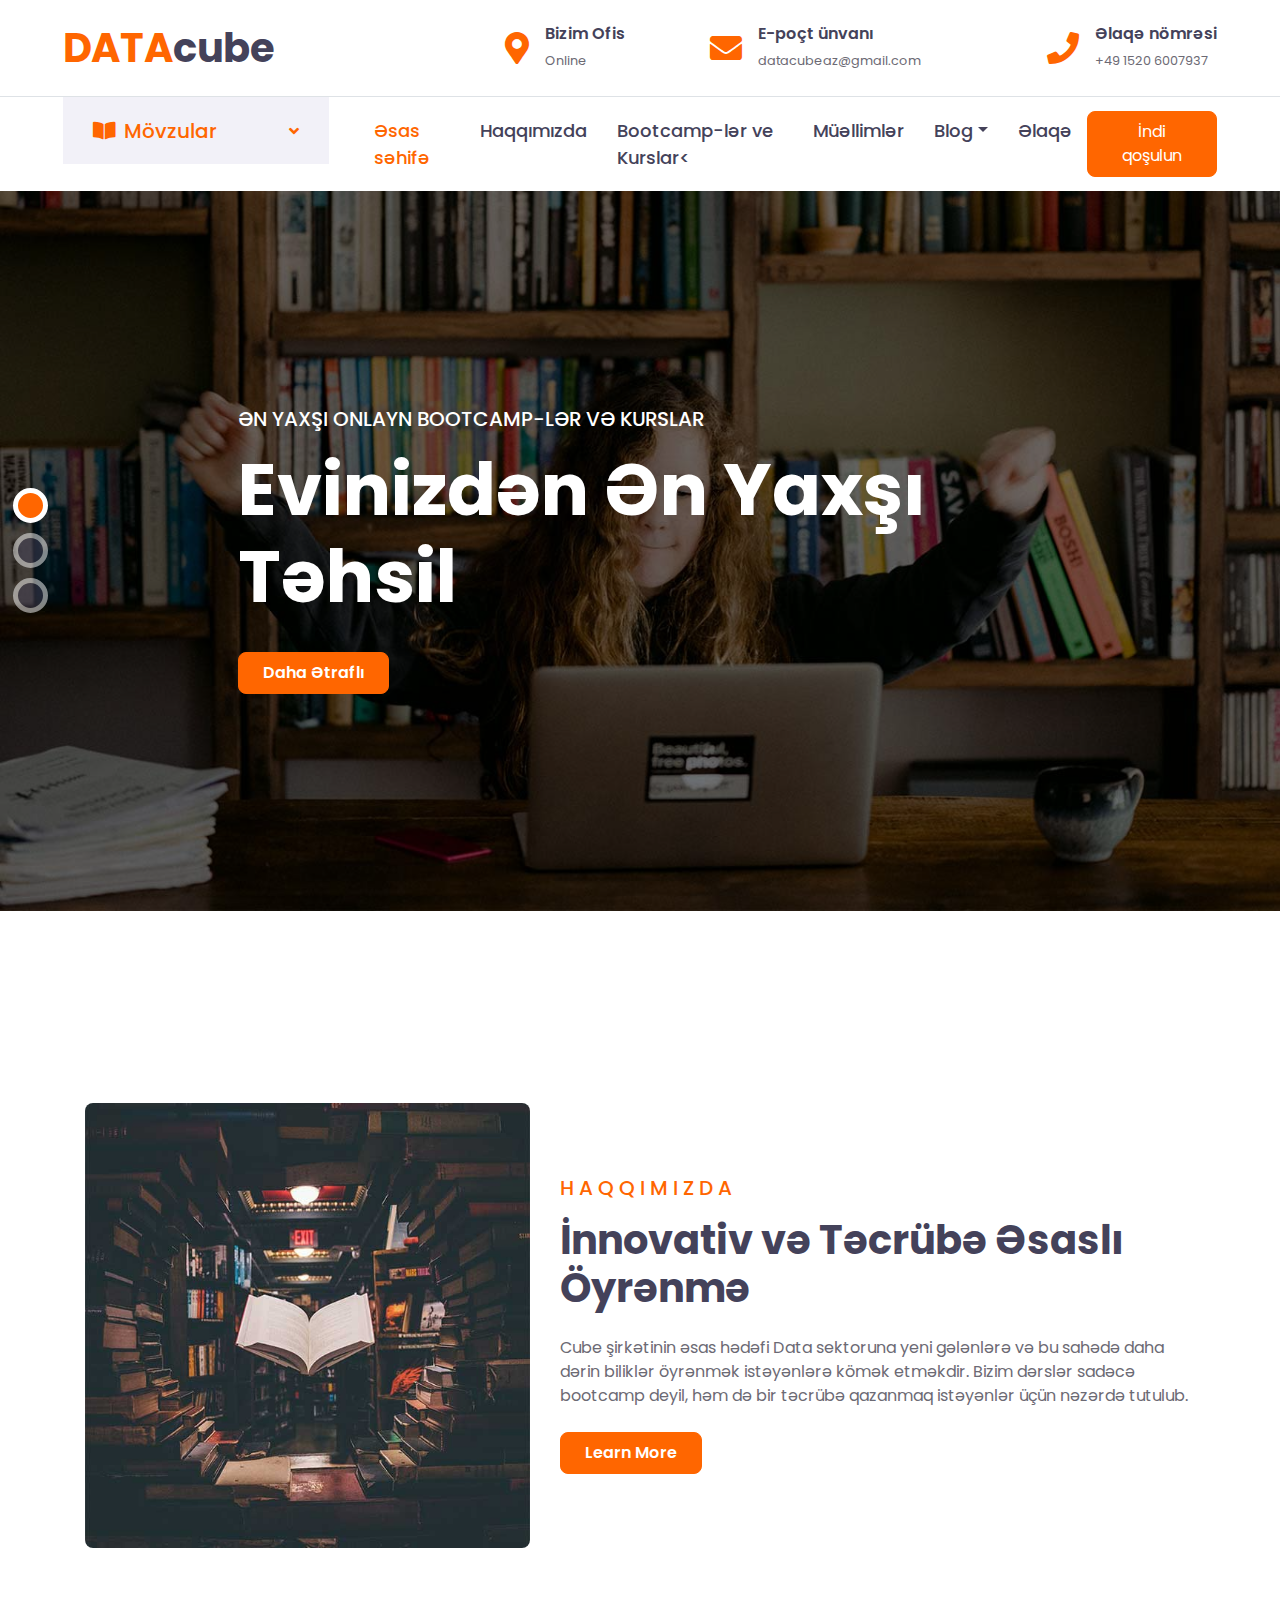
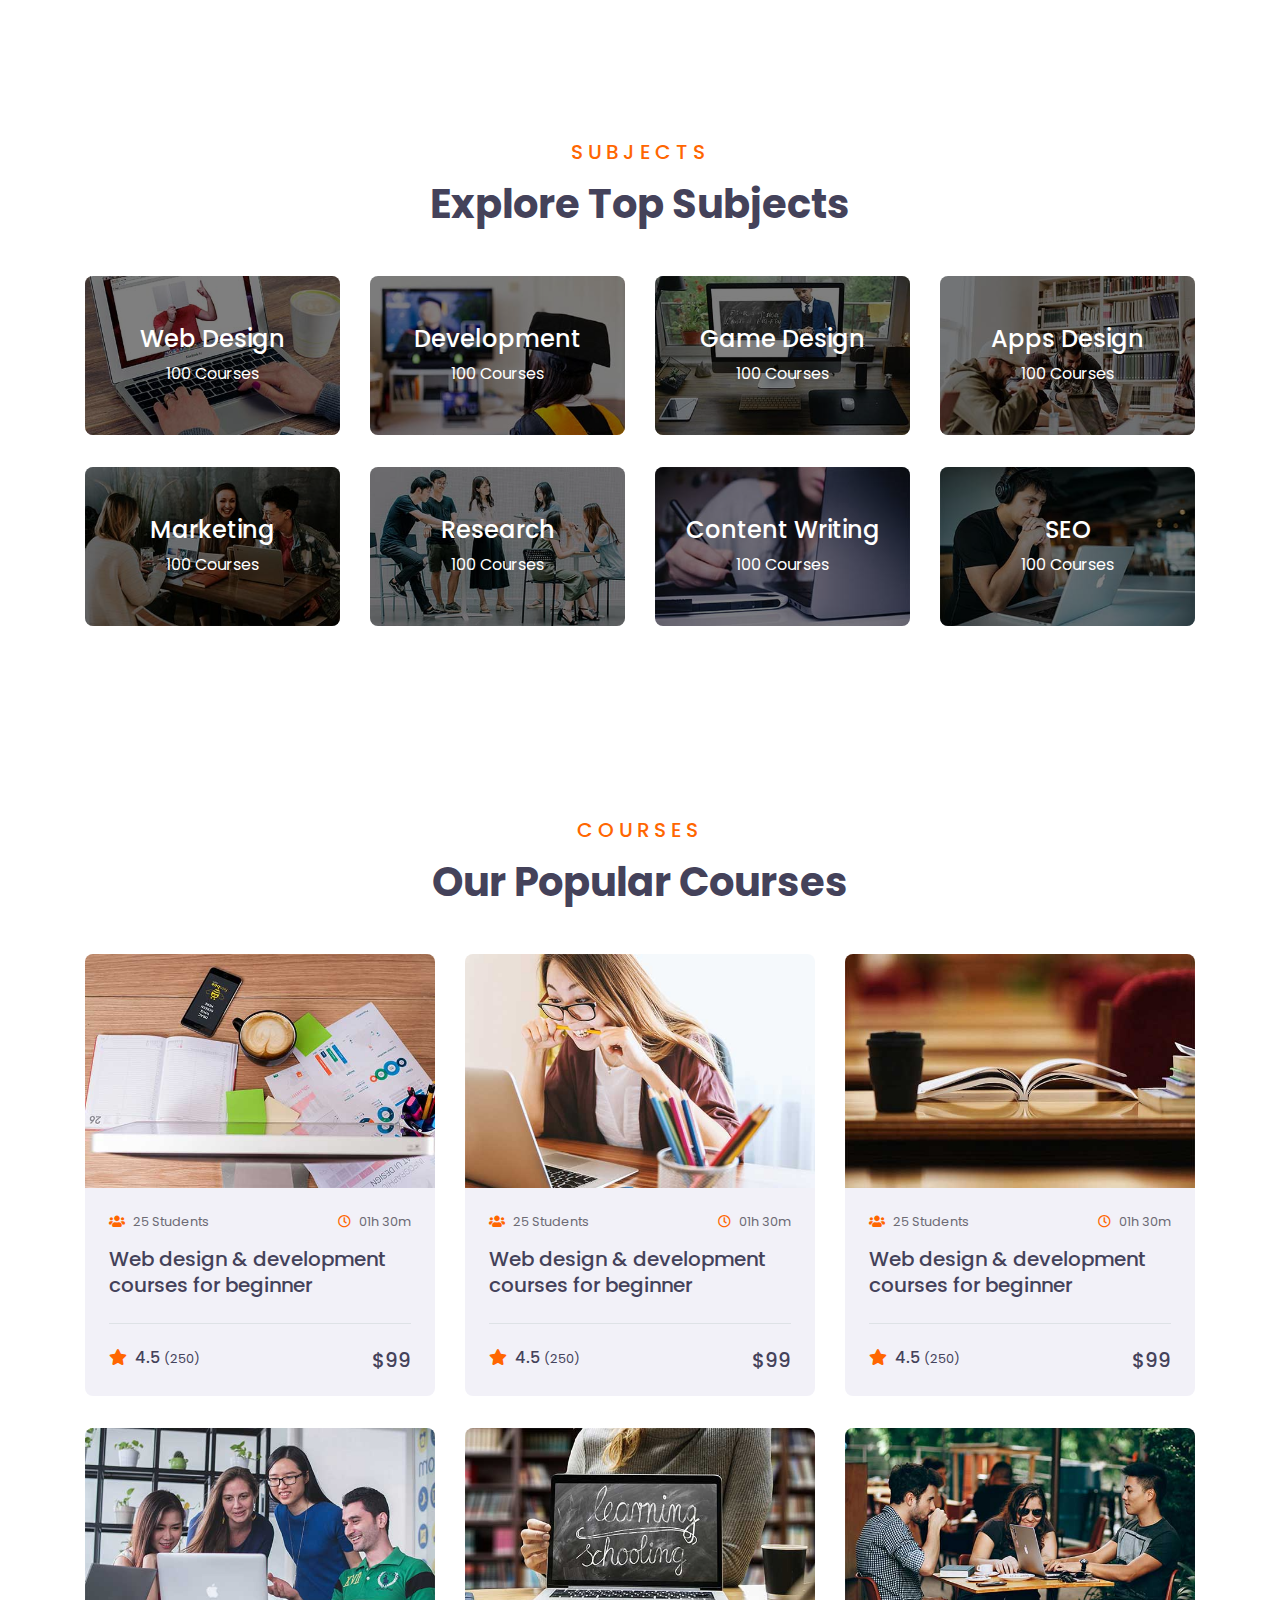
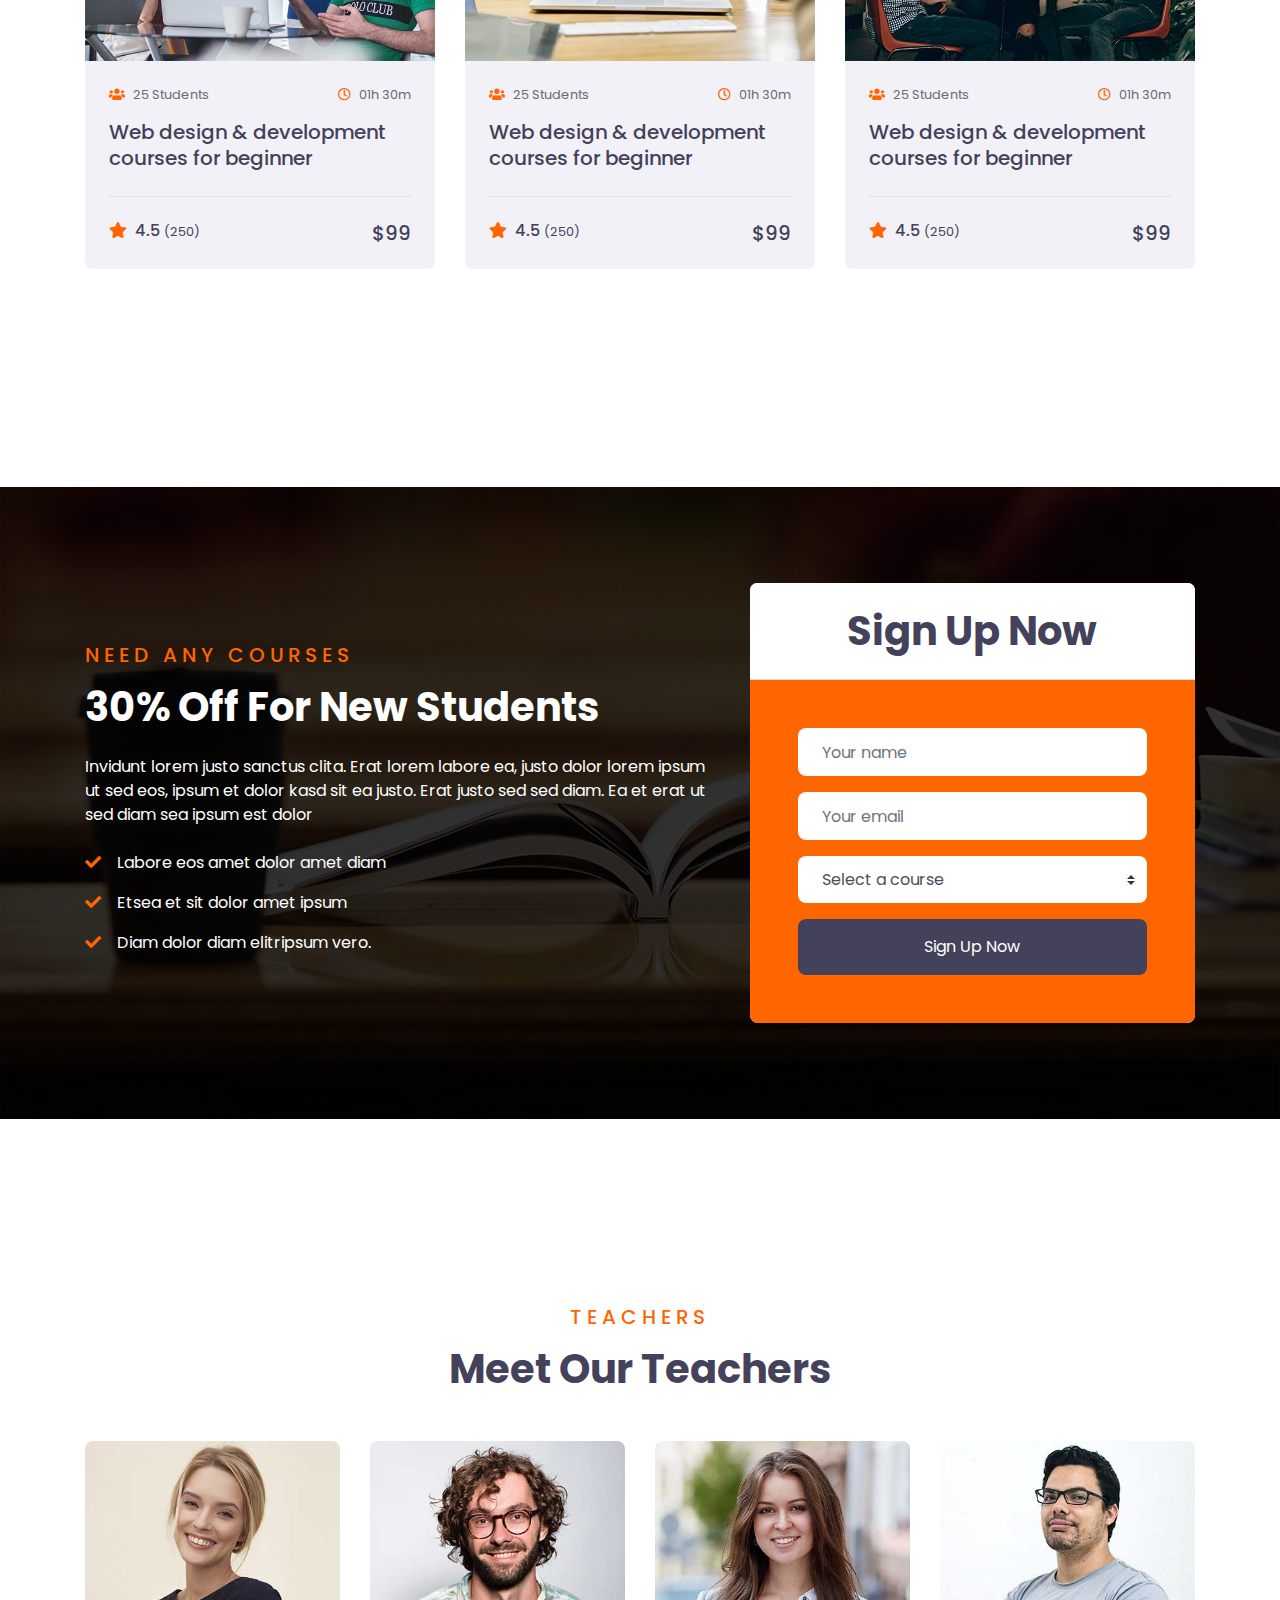
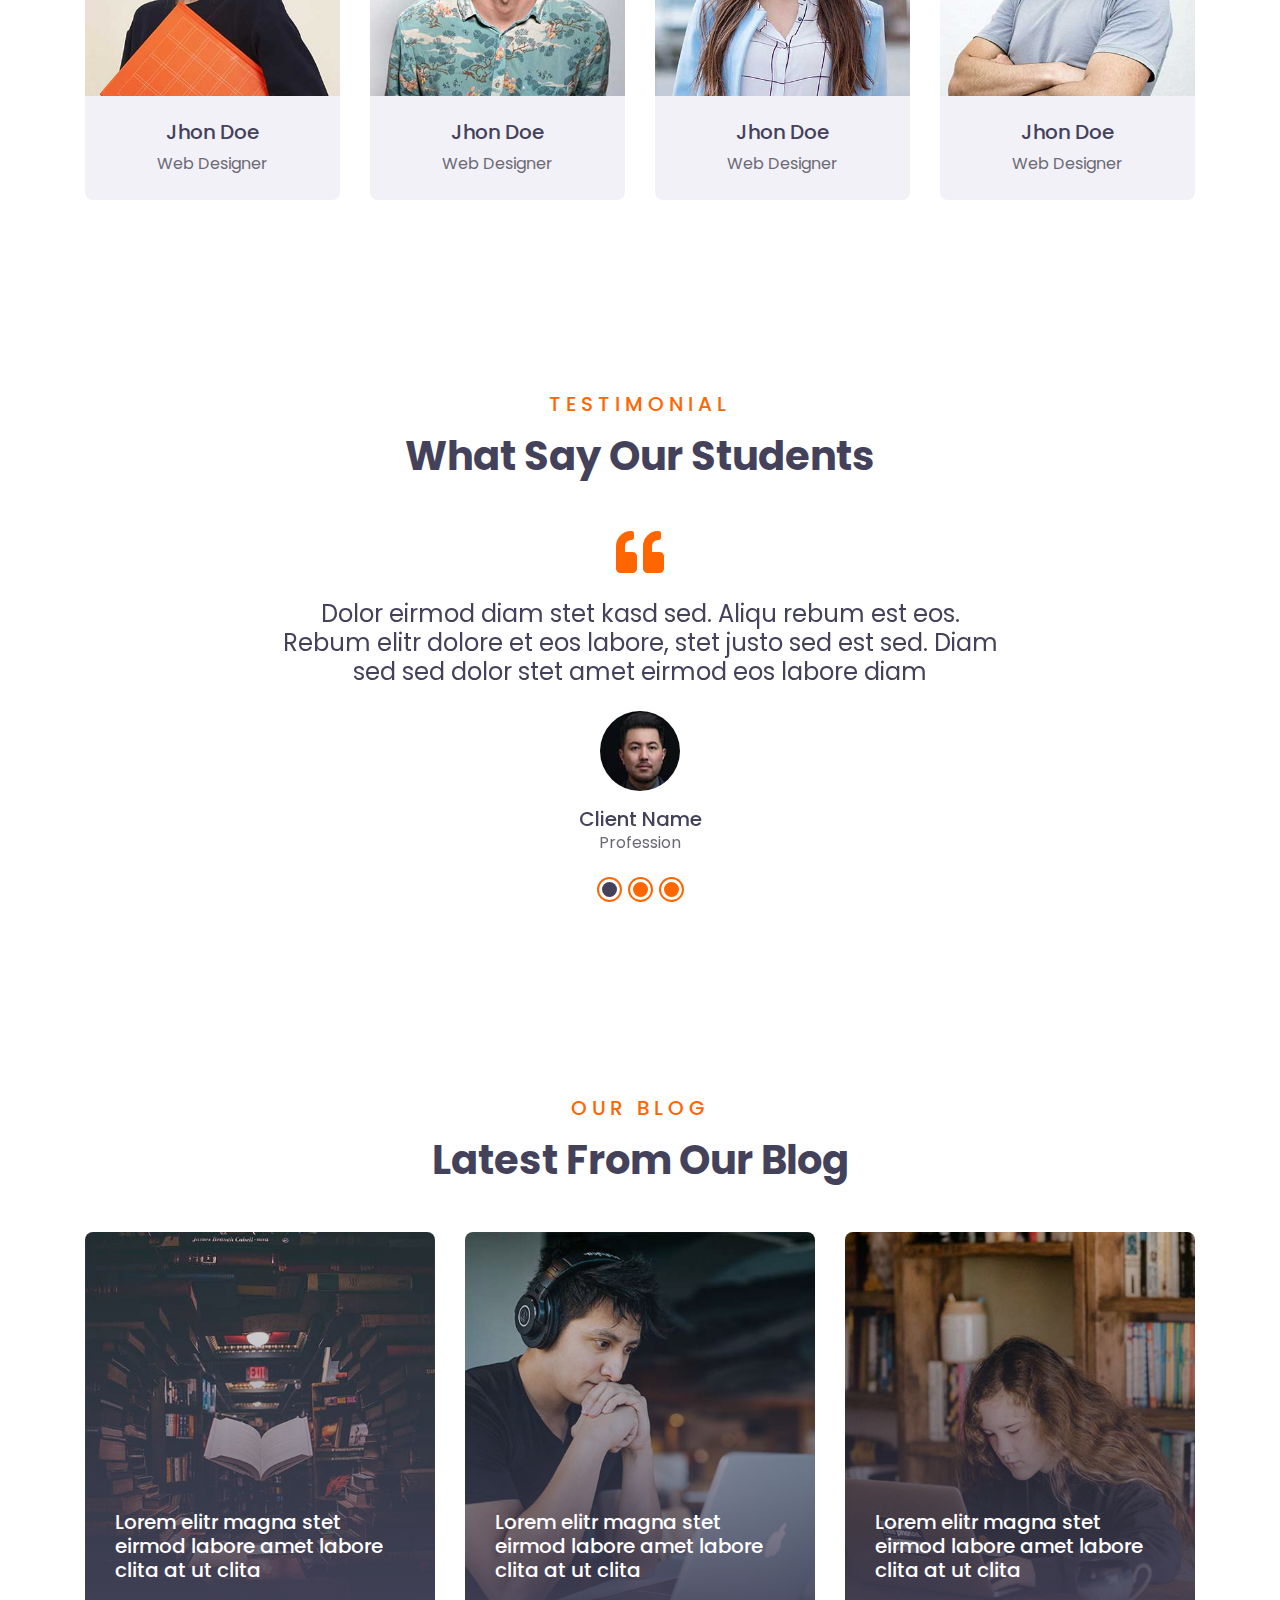
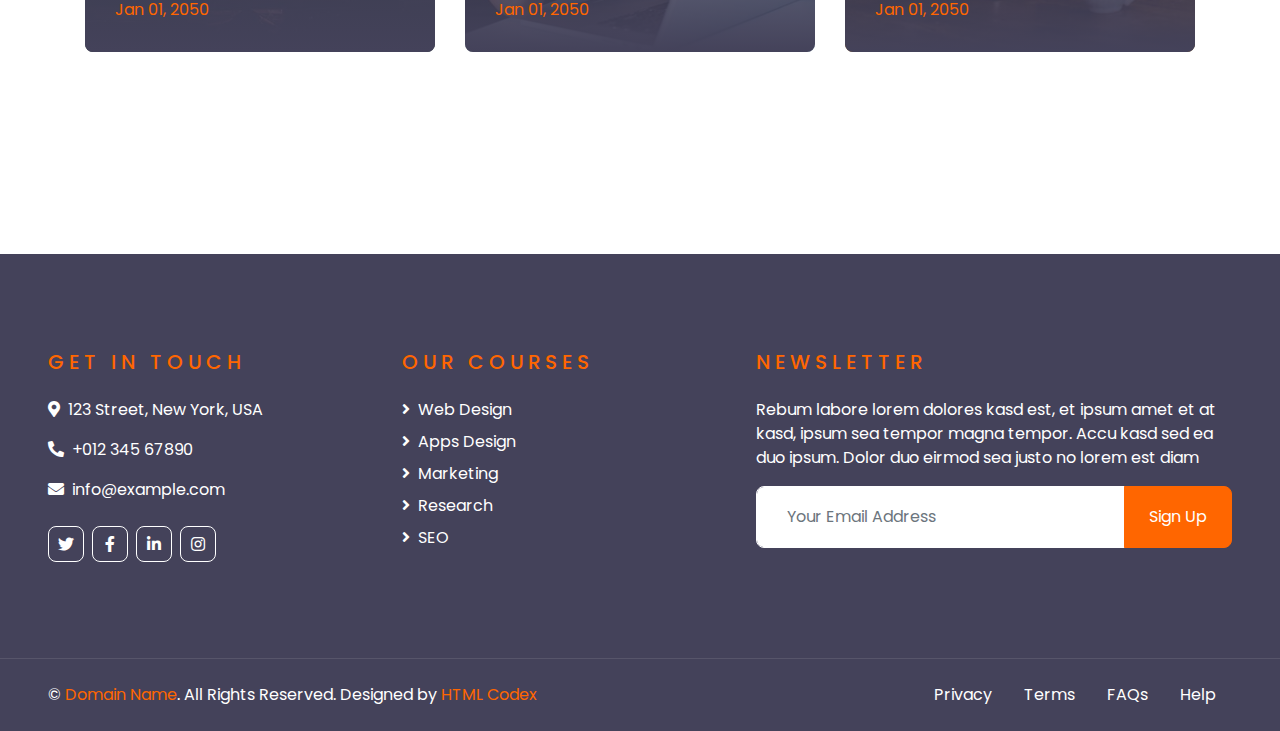
==== index.html @ 5a7bd1a6 "Updated" ====
<!DOCTYPE html>
<html lang="en">

<head>
    <meta charset="utf-8">
    <title>ECOURSES - Online Courses HTML Template</title>
    <meta content="width=device-width, initial-scale=1.0" name="viewport">
    <meta content="Free HTML Templates" name="keywords">
    <meta content="Free HTML Templates" name="description">

    <!-- Favicon -->
    <link href="img/favicon.ico" rel="icon">

    <!-- Google Web Fonts -->
    <link rel="preconnect" href="https://fonts.gstatic.com">
    <link href="https://fonts.googleapis.com/css2?family=Poppins:wght@400;500;600;700&display=swap" rel="stylesheet"> 

    <!-- Font Awesome -->
    <link href="https://cdnjs.cloudflare.com/ajax/libs/font-awesome/5.10.0/css/all.min.css" rel="stylesheet">

    <!-- Libraries Stylesheet -->
    <link href="lib/owlcarousel/assets/owl.carousel.min.css" rel="stylesheet">

    <!-- Customized Bootstrap Stylesheet -->
    <link href="css/style.css" rel="stylesheet">
</head>

<body>
    <!-- Topbar Start -->
    <div class="container-fluid d-none d-lg-block">
        <div class="row align-items-center py-4 px-xl-5">
            <div class="col-lg-3">
                <a href="" class="text-decoration-none">
                    <h1 class="m-0"><span class="text-primary">DATA</span>cube</h1>
                </a>
            </div>
            <div class="col-lg-3 text-right">
                <div class="d-inline-flex align-items-center">
                    <i class="fa fa-2x fa-map-marker-alt text-primary mr-3"></i>
                    <div class="text-left">
                        <h6 class="font-weight-semi-bold mb-1">Bizim Ofis</h6>
                        <small>Online</small>
                    </div>
                </div>
            </div>
            <div class="col-lg-3 text-right">
                <div class="d-inline-flex align-items-center">
                    <i class="fa fa-2x fa-envelope text-primary mr-3"></i>
                    <div class="text-left">
                        <h6 class="font-weight-semi-bold mb-1">E-poçt ünvanı</h6>
                        <small>datacubeaz@gmail.com  </small>
                    </div>
                </div>
            </div>
            <div class="col-lg-3 text-right">
                <div class="d-inline-flex align-items-center">
                    <i class="fa fa-2x fa-phone text-primary mr-3"></i>
                    <div class="text-left">
                        <h6 class="font-weight-semi-bold mb-1">Əlaqə nömrəsi</h6>
                        <small>+49 1520 6007937</small>
                    </div>
                </div>
            </div>
        </div>
    </div>
    <!-- Topbar End -->


    <!-- Navbar Start -->
    <div class="container-fluid">
        <div class="row border-top px-xl-5">
            <div class="col-lg-3 d-none d-lg-block">
                <a class="d-flex align-items-center justify-content-between bg-secondary w-100 text-decoration-none" data-toggle="collapse" href="#navbar-vertical" style="height: 67px; padding: 0 30px;">
                    <h5 class="text-primary m-0"><i class="fa fa-book-open mr-2"></i>Mövzular</h5>
                    <i class="fa fa-angle-down text-primary"></i>
                </a>
                <nav class="collapse position-absolute navbar navbar-vertical navbar-light align-items-start p-0 border border-top-0 border-bottom-0 bg-light" id="navbar-vertical" style="width: calc(100% - 30px); z-index: 9;">
                    <div class="navbar-nav w-100">
                        <div class="nav-item dropdown">
                            <a href="#" class="nav-link" data-toggle="dropdown">Data Analytics <i class="fa fa-angle-down float-right mt-1"></i></a>
                            <div class="dropdown-menu position-absolute bg-secondary border-0 rounded-0 w-100 m-0">
                                <a href="" class="dropdown-item">Excel</a>
                                <a href="" class="dropdown-item">Python</a>
                                <a href="" class="dropdown-item">SQL</a>
                            </div>
                        </div>
                        <a href="" class="nav-item nav-link">Data Science<</a>
                        <a href="" class="nav-item nav-link">Machine Learning</a>
                        <a href="" class="nav-item nav-link">MLOps Engineering<</a>
         
                    </div>
                </nav>
            </div>
            <div class="col-lg-9">
                <nav class="navbar navbar-expand-lg bg-light navbar-light py-3 py-lg-0 px-0">
                    <a href="" class="text-decoration-none d-block d-lg-none">
                        <h1 class="m-0"><span class="text-primary">DATA</span>cube</h1>
                    </a>
                    <button type="button" class="navbar-toggler" data-toggle="collapse" data-target="#navbarCollapse">
                        <span class="navbar-toggler-icon"></span>
                    </button>
                    <div class="collapse navbar-collapse justify-content-between" id="navbarCollapse">
                        <div class="navbar-nav py-0">
                            <a href="index.html" class="nav-item nav-link active">Əsas səhifə</a>
                            <a href="about.html" class="nav-item nav-link">Haqqımızda</a>
                            <a href="course.html" class="nav-item nav-link">Bootcamp-lər ve Kurslar<</a>
                            <a href="teacher.html" class="nav-item nav-link">Müəllimlər</a>
                            <div class="nav-item dropdown">
                                <a href="#" class="nav-link dropdown-toggle" data-toggle="dropdown">Blog</a>
                                <div class="dropdown-menu rounded-0 m-0">
                                    <a href="blog.html" class="dropdown-item">Bloq siyahısı</a>
                                    <a href="single.html" class="dropdown-item">Bloq detayı</a>
                                </div>
                            </div>
                            <a href="contact.html" class="nav-item nav-link">Əlaqə</a>
                        </div>
                        <a class="btn btn-primary py-2 px-4 ml-auto d-none d-lg-block" href="">İndi qoşulun</a>
                    </div>
                </nav>
            </div>
        </div>
    </div>
    <!-- Navbar End -->


    <!-- Carousel Start -->
    <div class="container-fluid p-0 pb-5 mb-5">
        <div id="header-carousel" class="carousel slide carousel-fade" data-ride="carousel">
            <ol class="carousel-indicators">
                <li data-target="#header-carousel" data-slide-to="0" class="active"></li>
                <li data-target="#header-carousel" data-slide-to="1"></li>
                <li data-target="#header-carousel" data-slide-to="2"></li>
            </ol>
            <div class="carousel-inner">
                <div class="carousel-item active" style="min-height: 300px;">
                    <img class="position-relative w-100" src="img/carousel-1.jpg" style="min-height: 300px; object-fit: cover;">
                    <div class="carousel-caption d-flex align-items-center justify-content-center">
                        <div class="p-5" style="width: 100%; max-width: 900px;">
                            <h5 class="text-white text-uppercase mb-md-3">Ən Yaxşı Onlayn Bootcamp-lər və Kurslar</h5>
                            <h1 class="display-3 text-white mb-md-4">Evinizdən Ən Yaxşı Təhsil</h1>
                            <a href="" class="btn btn-primary py-md-2 px-md-4 font-weight-semi-bold mt-2">Daha Ətraflı</a>
                        </div>
                    </div>
                </div>
                <div class="carousel-item" style="min-height: 300px;">
                    <img class="position-relative w-100" src="img/carousel-2.jpg" style="min-height: 300px; object-fit: cover;">
                    <div class="carousel-caption d-flex align-items-center justify-content-center">
                        <div class="p-5" style="width: 100%; max-width: 900px;">
                            <h5 class="text-white text-uppercase mb-md-3">Ən Yaxşı Onlayn Bootcamp-lər və Kurslar</h5>
                            <h1 class="display-3 text-white mb-md-4">Ən Yaxşı Onlayn Təhsil Platforması</h1>
                            <a href="" class="btn btn-primary py-md-2 px-md-4 font-weight-semi-bold mt-2">Daha Ətraflı</a>
                        </div>
                    </div>
                </div>
                <div class="carousel-item" style="min-height: 300px;">
                    <img class="position-relative w-100" src="img/carousel-3.jpg" style="min-height: 300px; object-fit: cover;">
                    <div class="carousel-caption d-flex align-items-center justify-content-center">
                        <div class="p-5" style="width: 100%; max-width: 900px;">
                            <h5 class="text-white text-uppercase mb-md-3">Ən Yaxşı Onlayn Bootcamp-lər və Kurslar</h5>
                            <h1 class="display-3 text-white mb-md-4">Evinizdən Yeni Təhsil Yolu/h1>
                            <a href="" class="btn btn-primary py-md-2 px-md-4 font-weight-semi-bold mt-2">Daha Ətraflı</a>
                        </div>
                    </div>
                </div>
            </div>
        </div>
    </div>
    <!-- Carousel End -->


    <!-- About Start -->
    <div class="container-fluid py-5">
        <div class="container py-5">
            <div class="row align-items-center">
                <div class="col-lg-5">
                    <img class="img-fluid rounded mb-4 mb-lg-0" src="img/about.jpg" alt="">
                </div>
                <div class="col-lg-7">
                    <div class="text-left mb-4">
                        <h5 class="text-primary text-uppercase mb-3" style="letter-spacing: 5px;">Haqqımızda</h5>
                        <h1>İnnovativ və Təcrübə Əsaslı Öyrənmə</h1>
                    </div>
                    <p>
                        Cube şirkətinin əsas hədəfi Data sektoruna yeni gələnlərə və bu sahədə daha dərin biliklər öyrənmək istəyənlərə kömək etməkdir.
                        Bizim dərslər sadəcə bootcamp deyil, həm də bir təcrübə qazanmaq istəyənlər üçün nəzərdə tutulub.


                    </p>
                    <a href="" class="btn btn-primary py-md-2 px-md-4 font-weight-semi-bold mt-2">Learn More</a>
                </div>
            </div>
        </div>
    </div>
    <!-- About End -->


    <!-- Category Start -->
    <div class="container-fluid py-5">
        <div class="container pt-5 pb-3">
            <div class="text-center mb-5">
                <h5 class="text-primary text-uppercase mb-3" style="letter-spacing: 5px;">Subjects</h5>
                <h1>Explore Top Subjects</h1>
            </div>
            <div class="row">
                <div class="col-lg-3 col-md-6 mb-4">
                    <div class="cat-item position-relative overflow-hidden rounded mb-2">
                        <img class="img-fluid" src="img/cat-1.jpg" alt="">
                        <a class="cat-overlay text-white text-decoration-none" href="">
                            <h4 class="text-white font-weight-medium">Web Design</h4>
                            <span>100 Courses</span>
                        </a>
                    </div>
                </div>
                <div class="col-lg-3 col-md-6 mb-4">
                    <div class="cat-item position-relative overflow-hidden rounded mb-2">
                        <img class="img-fluid" src="img/cat-2.jpg" alt="">
                        <a class="cat-overlay text-white text-decoration-none" href="">
                            <h4 class="text-white font-weight-medium">Development</h4>
                            <span>100 Courses</span>
                        </a>
                    </div>
                </div>
                <div class="col-lg-3 col-md-6 mb-4">
                    <div class="cat-item position-relative overflow-hidden rounded mb-2">
                        <img class="img-fluid" src="img/cat-3.jpg" alt="">
                        <a class="cat-overlay text-white text-decoration-none" href="">
                            <h4 class="text-white font-weight-medium">Game Design</h4>
                            <span>100 Courses</span>
                        </a>
                    </div>
                </div>
                <div class="col-lg-3 col-md-6 mb-4">
                    <div class="cat-item position-relative overflow-hidden rounded mb-2">
                        <img class="img-fluid" src="img/cat-4.jpg" alt="">
                        <a class="cat-overlay text-white text-decoration-none" href="">
                            <h4 class="text-white font-weight-medium">Apps Design</h4>
                            <span>100 Courses</span>
                        </a>
                    </div>
                </div>
                <div class="col-lg-3 col-md-6 mb-4">
                    <div class="cat-item position-relative overflow-hidden rounded mb-2">
                        <img class="img-fluid" src="img/cat-5.jpg" alt="">
                        <a class="cat-overlay text-white text-decoration-none" href="">
                            <h4 class="text-white font-weight-medium">Marketing</h4>
                            <span>100 Courses</span>
                        </a>
                    </div>
                </div>
                <div class="col-lg-3 col-md-6 mb-4">
                    <div class="cat-item position-relative overflow-hidden rounded mb-2">
                        <img class="img-fluid" src="img/cat-6.jpg" alt="">
                        <a class="cat-overlay text-white text-decoration-none" href="">
                            <h4 class="text-white font-weight-medium">Research</h4>
                            <span>100 Courses</span>
                        </a>
                    </div>
                </div>
                <div class="col-lg-3 col-md-6 mb-4">
                    <div class="cat-item position-relative overflow-hidden rounded mb-2">
                        <img class="img-fluid" src="img/cat-7.jpg" alt="">
                        <a class="cat-overlay text-white text-decoration-none" href="">
                            <h4 class="text-white font-weight-medium">Content Writing</h4>
                            <span>100 Courses</span>
                        </a>
                    </div>
                </div>
                <div class="col-lg-3 col-md-6 mb-4">
                    <div class="cat-item position-relative overflow-hidden rounded mb-2">
                        <img class="img-fluid" src="img/cat-8.jpg" alt="">
                        <a class="cat-overlay text-white text-decoration-none" href="">
                            <h4 class="text-white font-weight-medium">SEO</h4>
                            <span>100 Courses</span>
                        </a>
                    </div>
                </div>
            </div>
        </div>
    </div>
    <!-- Category Start -->


    <!-- Courses Start -->
    <div class="container-fluid py-5">
        <div class="container py-5">
            <div class="text-center mb-5">
                <h5 class="text-primary text-uppercase mb-3" style="letter-spacing: 5px;">Courses</h5>
                <h1>Our Popular Courses</h1>
            </div>
            <div class="row">
                <div class="col-lg-4 col-md-6 mb-4">
                    <div class="rounded overflow-hidden mb-2">
                        <img class="img-fluid" src="img/course-1.jpg" alt="">
                        <div class="bg-secondary p-4">
                            <div class="d-flex justify-content-between mb-3">
                                <small class="m-0"><i class="fa fa-users text-primary mr-2"></i>25 Students</small>
                                <small class="m-0"><i class="far fa-clock text-primary mr-2"></i>01h 30m</small>
                            </div>
                            <a class="h5" href="">Web design & development courses for beginner</a>
                            <div class="border-top mt-4 pt-4">
                                <div class="d-flex justify-content-between">
                                    <h6 class="m-0"><i class="fa fa-star text-primary mr-2"></i>4.5 <small>(250)</small></h6>
                                    <h5 class="m-0">$99</h5>
                                </div>
                            </div>
                        </div>
                    </div>
                </div>
                <div class="col-lg-4 col-md-6 mb-4">
                    <div class="rounded overflow-hidden mb-2">
                        <img class="img-fluid" src="img/course-2.jpg" alt="">
                        <div class="bg-secondary p-4">
                            <div class="d-flex justify-content-between mb-3">
                                <small class="m-0"><i class="fa fa-users text-primary mr-2"></i>25 Students</small>
                                <small class="m-0"><i class="far fa-clock text-primary mr-2"></i>01h 30m</small>
                            </div>
                            <a class="h5" href="">Web design & development courses for beginner</a>
                            <div class="border-top mt-4 pt-4">
                                <div class="d-flex justify-content-between">
                                    <h6 class="m-0"><i class="fa fa-star text-primary mr-2"></i>4.5 <small>(250)</small></h6>
                                    <h5 class="m-0">$99</h5>
                                </div>
                            </div>
                        </div>
                    </div>
                </div>
                <div class="col-lg-4 col-md-6 mb-4">
                    <div class="rounded overflow-hidden mb-2">
                        <img class="img-fluid" src="img/course-3.jpg" alt="">
                        <div class="bg-secondary p-4">
                            <div class="d-flex justify-content-between mb-3">
                                <small class="m-0"><i class="fa fa-users text-primary mr-2"></i>25 Students</small>
                                <small class="m-0"><i class="far fa-clock text-primary mr-2"></i>01h 30m</small>
                            </div>
                            <a class="h5" href="">Web design & development courses for beginner</a>
                            <div class="border-top mt-4 pt-4">
                                <div class="d-flex justify-content-between">
                                    <h6 class="m-0"><i class="fa fa-star text-primary mr-2"></i>4.5 <small>(250)</small></h6>
                                    <h5 class="m-0">$99</h5>
                                </div>
                            </div>
                        </div>
                    </div>
                </div>
                <div class="col-lg-4 col-md-6 mb-4">
                    <div class="rounded overflow-hidden mb-2">
                        <img class="img-fluid" src="img/course-4.jpg" alt="">
                        <div class="bg-secondary p-4">
                            <div class="d-flex justify-content-between mb-3">
                                <small class="m-0"><i class="fa fa-users text-primary mr-2"></i>25 Students</small>
                                <small class="m-0"><i class="far fa-clock text-primary mr-2"></i>01h 30m</small>
                            </div>
                            <a class="h5" href="">Web design & development courses for beginner</a>
                            <div class="border-top mt-4 pt-4">
                                <div class="d-flex justify-content-between">
                                    <h6 class="m-0"><i class="fa fa-star text-primary mr-2"></i>4.5 <small>(250)</small></h6>
                                    <h5 class="m-0">$99</h5>
                                </div>
                            </div>
                        </div>
                    </div>
                </div>
                <div class="col-lg-4 col-md-6 mb-4">
                    <div class="rounded overflow-hidden mb-2">
                        <img class="img-fluid" src="img/course-5.jpg" alt="">
                        <div class="bg-secondary p-4">
                            <div class="d-flex justify-content-between mb-3">
                                <small class="m-0"><i class="fa fa-users text-primary mr-2"></i>25 Students</small>
                                <small class="m-0"><i class="far fa-clock text-primary mr-2"></i>01h 30m</small>
                            </div>
                            <a class="h5" href="">Web design & development courses for beginner</a>
                            <div class="border-top mt-4 pt-4">
                                <div class="d-flex justify-content-between">
                                    <h6 class="m-0"><i class="fa fa-star text-primary mr-2"></i>4.5 <small>(250)</small></h6>
                                    <h5 class="m-0">$99</h5>
                                </div>
                            </div>
                        </div>
                    </div>
                </div>
                <div class="col-lg-4 col-md-6 mb-4">
                    <div class="rounded overflow-hidden mb-2">
                        <img class="img-fluid" src="img/course-6.jpg" alt="">
                        <div class="bg-secondary p-4">
                            <div class="d-flex justify-content-between mb-3">
                                <small class="m-0"><i class="fa fa-users text-primary mr-2"></i>25 Students</small>
                                <small class="m-0"><i class="far fa-clock text-primary mr-2"></i>01h 30m</small>
                            </div>
                            <a class="h5" href="">Web design & development courses for beginner</a>
                            <div class="border-top mt-4 pt-4">
                                <div class="d-flex justify-content-between">
                                    <h6 class="m-0"><i class="fa fa-star text-primary mr-2"></i>4.5 <small>(250)</small></h6>
                                    <h5 class="m-0">$99</h5>
                                </div>
                            </div>
                        </div>
                    </div>
                </div>
            </div>
        </div>
    </div>
    <!-- Courses End -->


    <!-- Registration Start -->
    <div class="container-fluid bg-registration py-5" style="margin: 90px 0;">
        <div class="container py-5">
            <div class="row align-items-center">
                <div class="col-lg-7 mb-5 mb-lg-0">
                    <div class="mb-4">
                        <h5 class="text-primary text-uppercase mb-3" style="letter-spacing: 5px;">Need Any Courses</h5>
                        <h1 class="text-white">30% Off For New Students</h1>
                    </div>
                    <p class="text-white">Invidunt lorem justo sanctus clita. Erat lorem labore ea, justo dolor lorem ipsum ut sed eos,
                        ipsum et dolor kasd sit ea justo. Erat justo sed sed diam. Ea et erat ut sed diam sea ipsum est
                        dolor</p>
                    <ul class="list-inline text-white m-0">
                        <li class="py-2"><i class="fa fa-check text-primary mr-3"></i>Labore eos amet dolor amet diam</li>
                        <li class="py-2"><i class="fa fa-check text-primary mr-3"></i>Etsea et sit dolor amet ipsum</li>
                        <li class="py-2"><i class="fa fa-check text-primary mr-3"></i>Diam dolor diam elitripsum vero.</li>
                    </ul>
                </div>
                <div class="col-lg-5">
                    <div class="card border-0">
                        <div class="card-header bg-light text-center p-4">
                            <h1 class="m-0">Sign Up Now</h1>
                        </div>
                        <div class="card-body rounded-bottom bg-primary p-5">
                            <form>
                                <div class="form-group">
                                    <input type="text" class="form-control border-0 p-4" placeholder="Your name" required="required" />
                                </div>
                                <div class="form-group">
                                    <input type="email" class="form-control border-0 p-4" placeholder="Your email" required="required" />
                                </div>
                                <div class="form-group">
                                    <select class="custom-select border-0 px-4" style="height: 47px;">
                                        <option selected>Select a course</option>
                                        <option value="1">Course 1</option>
                                        <option value="2">Course 1</option>
                                        <option value="3">Course 1</option>
                                    </select>
                                </div>
                                <div>
                                    <button class="btn btn-dark btn-block border-0 py-3" type="submit">Sign Up Now</button>
                                </div>
                            </form>
                        </div>
                    </div>
                </div>
            </div>
        </div>
    </div>
    <!-- Registration End -->


    <!-- Team Start -->
    <div class="container-fluid py-5">
        <div class="container pt-5 pb-3">
            <div class="text-center mb-5">
                <h5 class="text-primary text-uppercase mb-3" style="letter-spacing: 5px;">Teachers</h5>
                <h1>Meet Our Teachers</h1>
            </div>
            <div class="row">
                <div class="col-md-6 col-lg-3 text-center team mb-4">
                    <div class="team-item rounded overflow-hidden mb-2">
                        <div class="team-img position-relative">
                            <img class="img-fluid" src="img/team-1.jpg" alt="">
                            <div class="team-social">
                                <a class="btn btn-outline-light btn-square mx-1" href="#"><i class="fab fa-twitter"></i></a>
                                <a class="btn btn-outline-light btn-square mx-1" href="#"><i class="fab fa-facebook-f"></i></a>
                                <a class="btn btn-outline-light btn-square mx-1" href="#"><i class="fab fa-linkedin-in"></i></a>
                            </div>
                        </div>
                        <div class="bg-secondary p-4">
                            <h5>Jhon Doe</h5>
                            <p class="m-0">Web Designer</p>
                        </div>
                    </div>
                </div>
                <div class="col-md-6 col-lg-3 text-center team mb-4">
                    <div class="team-item rounded overflow-hidden mb-2">
                        <div class="team-img position-relative">
                            <img class="img-fluid" src="img/team-2.jpg" alt="">
                            <div class="team-social">
                                <a class="btn btn-outline-light btn-square mx-1" href="#"><i class="fab fa-twitter"></i></a>
                                <a class="btn btn-outline-light btn-square mx-1" href="#"><i class="fab fa-facebook-f"></i></a>
                                <a class="btn btn-outline-light btn-square mx-1" href="#"><i class="fab fa-linkedin-in"></i></a>
                            </div>
                        </div>
                        <div class="bg-secondary p-4">
                            <h5>Jhon Doe</h5>
                            <p class="m-0">Web Designer</p>
                        </div>
                    </div>
                </div>
                <div class="col-md-6 col-lg-3 text-center team mb-4">
                    <div class="team-item rounded overflow-hidden mb-2">
                        <div class="team-img position-relative">
                            <img class="img-fluid" src="img/team-3.jpg" alt="">
                            <div class="team-social">
                                <a class="btn btn-outline-light btn-square mx-1" href="#"><i class="fab fa-twitter"></i></a>
                                <a class="btn btn-outline-light btn-square mx-1" href="#"><i class="fab fa-facebook-f"></i></a>
                                <a class="btn btn-outline-light btn-square mx-1" href="#"><i class="fab fa-linkedin-in"></i></a>
                            </div>
                        </div>
                        <div class="bg-secondary p-4">
                            <h5>Jhon Doe</h5>
                            <p class="m-0">Web Designer</p>
                        </div>
                    </div>
                </div>
                <div class="col-md-6 col-lg-3 text-center team mb-4">
                    <div class="team-item rounded overflow-hidden mb-2">
                        <div class="team-img position-relative">
                            <img class="img-fluid" src="img/team-4.jpg" alt="">
                            <div class="team-social">
                                <a class="btn btn-outline-light btn-square mx-1" href="#"><i class="fab fa-twitter"></i></a>
                                <a class="btn btn-outline-light btn-square mx-1" href="#"><i class="fab fa-facebook-f"></i></a>
                                <a class="btn btn-outline-light btn-square mx-1" href="#"><i class="fab fa-linkedin-in"></i></a>
                            </div>
                        </div>
                        <div class="bg-secondary p-4">
                            <h5>Jhon Doe</h5>
                            <p class="m-0">Web Designer</p>
                        </div>
                    </div>
                </div>
            </div>
        </div>
    </div>
    <!-- Team End -->


    <!-- Testimonial Start -->
    <div class="container-fluid py-5">
        <div class="container py-5">
            <div class="text-center mb-5">
                <h5 class="text-primary text-uppercase mb-3" style="letter-spacing: 5px;">Testimonial</h5>
                <h1>What Say Our Students</h1>
            </div>
            <div class="row justify-content-center">
                <div class="col-lg-8">
                    <div class="owl-carousel testimonial-carousel">
                        <div class="text-center">
                            <i class="fa fa-3x fa-quote-left text-primary mb-4"></i>
                            <h4 class="font-weight-normal mb-4">Dolor eirmod diam stet kasd sed. Aliqu rebum est eos. Rebum elitr dolore et eos labore, stet justo sed est sed. Diam sed sed dolor stet amet eirmod eos labore diam</h4>
                            <img class="img-fluid mx-auto mb-3" src="img/testimonial-1.jpg" alt="">
                            <h5 class="m-0">Client Name</h5>
                            <span>Profession</span>
                        </div>
                        <div class="text-center">
                            <i class="fa fa-3x fa-quote-left text-primary mb-4"></i>
                            <h4 class="font-weight-normal mb-4">Dolor eirmod diam stet kasd sed. Aliqu rebum est eos. Rebum elitr dolore et eos labore, stet justo sed est sed. Diam sed sed dolor stet amet eirmod eos labore diam</h4>
                            <img class="img-fluid mx-auto mb-3" src="img/testimonial-2.jpg" alt="">
                            <h5 class="m-0">Client Name</h5>
                            <span>Profession</span>
                        </div>
                        <div class="text-center">
                            <i class="fa fa-3x fa-quote-left text-primary mb-4"></i>
                            <h4 class="font-weight-normal mb-4">Dolor eirmod diam stet kasd sed. Aliqu rebum est eos. Rebum elitr dolore et eos labore, stet justo sed est sed. Diam sed sed dolor stet amet eirmod eos labore diam</h4>
                            <img class="img-fluid mx-auto mb-3" src="img/testimonial-3.jpg" alt="">
                            <h5 class="m-0">Client Name</h5>
                            <span>Profession</span>
                        </div>
                    </div>
                </div>
            </div>
        </div>
    </div>
    <!-- Testimonial End -->


    <!-- Blog Start -->
    <div class="container-fluid py-5">
        <div class="container pt-5 pb-3">
            <div class="text-center mb-5">
                <h5 class="text-primary text-uppercase mb-3" style="letter-spacing: 5px;">Our Blog</h5>
                <h1>Latest From Our Blog</h1>
            </div>
            <div class="row pb-3">
                <div class="col-lg-4 mb-4">
                    <div class="blog-item position-relative overflow-hidden rounded mb-2">
                        <img class="img-fluid" src="img/blog-1.jpg" alt="">
                        <a class="blog-overlay text-decoration-none" href="">
                            <h5 class="text-white mb-3">Lorem elitr magna stet eirmod labore amet labore clita at ut clita</h5>
                            <p class="text-primary m-0">Jan 01, 2050</p>
                        </a>
                    </div>
                </div>
                <div class="col-lg-4 mb-4">
                    <div class="blog-item position-relative overflow-hidden rounded mb-2">
                        <img class="img-fluid" src="img/blog-2.jpg" alt="">
                        <a class="blog-overlay text-decoration-none" href="">
                            <h5 class="text-white mb-3">Lorem elitr magna stet eirmod labore amet labore clita at ut clita</h5>
                            <p class="text-primary m-0">Jan 01, 2050</p>
                        </a>
                    </div>
                </div>
                <div class="col-lg-4 mb-4">
                    <div class="blog-item position-relative overflow-hidden rounded mb-2">
                        <img class="img-fluid" src="img/blog-3.jpg" alt="">
                        <a class="blog-overlay text-decoration-none" href="">
                            <h5 class="text-white mb-3">Lorem elitr magna stet eirmod labore amet labore clita at ut clita</h5>
                            <p class="text-primary m-0">Jan 01, 2050</p>
                        </a>
                    </div>
                </div>
            </div>
        </div>
    </div>
    <!-- Blog End -->


    <!-- Footer Start -->
    <div class="container-fluid bg-dark text-white py-5 px-sm-3 px-lg-5" style="margin-top: 90px;">
        <div class="row pt-5">
            <div class="col-lg-7 col-md-12">
                <div class="row">
                    <div class="col-md-6 mb-5">
                        <h5 class="text-primary text-uppercase mb-4" style="letter-spacing: 5px;">Get In Touch</h5>
                        <p><i class="fa fa-map-marker-alt mr-2"></i>123 Street, New York, USA</p>
                        <p><i class="fa fa-phone-alt mr-2"></i>+012 345 67890</p>
                        <p><i class="fa fa-envelope mr-2"></i>info@example.com</p>
                        <div class="d-flex justify-content-start mt-4">
                            <a class="btn btn-outline-light btn-square mr-2" href="#"><i class="fab fa-twitter"></i></a>
                            <a class="btn btn-outline-light btn-square mr-2" href="#"><i class="fab fa-facebook-f"></i></a>
                            <a class="btn btn-outline-light btn-square mr-2" href="#"><i class="fab fa-linkedin-in"></i></a>
                            <a class="btn btn-outline-light btn-square" href="#"><i class="fab fa-instagram"></i></a>
                        </div>
                    </div>
                    <div class="col-md-6 mb-5">
                        <h5 class="text-primary text-uppercase mb-4" style="letter-spacing: 5px;">Our Courses</h5>
                        <div class="d-flex flex-column justify-content-start">
                            <a class="text-white mb-2" href="#"><i class="fa fa-angle-right mr-2"></i>Web Design</a>
                            <a class="text-white mb-2" href="#"><i class="fa fa-angle-right mr-2"></i>Apps Design</a>
                            <a class="text-white mb-2" href="#"><i class="fa fa-angle-right mr-2"></i>Marketing</a>
                            <a class="text-white mb-2" href="#"><i class="fa fa-angle-right mr-2"></i>Research</a>
                            <a class="text-white" href="#"><i class="fa fa-angle-right mr-2"></i>SEO</a>
                        </div>
                    </div>
                </div>
            </div>
            <div class="col-lg-5 col-md-12 mb-5">
                <h5 class="text-primary text-uppercase mb-4" style="letter-spacing: 5px;">Newsletter</h5>
                <p>Rebum labore lorem dolores kasd est, et ipsum amet et at kasd, ipsum sea tempor magna tempor. Accu kasd sed ea duo ipsum. Dolor duo eirmod sea justo no lorem est diam</p>
                <div class="w-100">
                    <div class="input-group">
                        <input type="text" class="form-control border-light" style="padding: 30px;" placeholder="Your Email Address">
                        <div class="input-group-append">
                            <button class="btn btn-primary px-4">Sign Up</button>
                        </div>
                    </div>
                </div>
            </div>
        </div>
    </div>
    <div class="container-fluid bg-dark text-white border-top py-4 px-sm-3 px-md-5" style="border-color: rgba(256, 256, 256, .1) !important;">
        <div class="row">
            <div class="col-lg-6 text-center text-md-left mb-3 mb-md-0">
                <p class="m-0 text-white">&copy; <a href="#">Domain Name</a>. All Rights Reserved. Designed by <a href="https://htmlcodex.com">HTML Codex</a>
                </p>
            </div>
            <div class="col-lg-6 text-center text-md-right">
                <ul class="nav d-inline-flex">
                    <li class="nav-item">
                        <a class="nav-link text-white py-0" href="#">Privacy</a>
                    </li>
                    <li class="nav-item">
                        <a class="nav-link text-white py-0" href="#">Terms</a>
                    </li>
                    <li class="nav-item">
                        <a class="nav-link text-white py-0" href="#">FAQs</a>
                    </li>
                    <li class="nav-item">
                        <a class="nav-link text-white py-0" href="#">Help</a>
                    </li>
                </ul>
            </div>
        </div>
    </div>
    <!-- Footer End -->


    <!-- Back to Top -->
    <a href="#" class="btn btn-lg btn-primary btn-lg-square back-to-top"><i class="fa fa-angle-double-up"></i></a>


    <!-- JavaScript Libraries -->
    <script src="https://code.jquery.com/jquery-3.4.1.min.js"></script>
    <script src="https://stackpath.bootstrapcdn.com/bootstrap/4.4.1/js/bootstrap.bundle.min.js"></script>
    <script src="lib/easing/easing.min.js"></script>
    <script src="lib/owlcarousel/owl.carousel.min.js"></script>

    <!-- Contact Javascript File -->
    <script src="mail/jqBootstrapValidation.min.js"></script>
    <script src="mail/contact.js"></script>

    <!-- Template Javascript -->
    <script src="js/main.js"></script>
</body>

</html>
---- css/style.css ----
/******* Bootstrap Theming ********/
/*!
 * Bootstrap v4.5.3 (https://getbootstrap.com/)
 * Copyright 2011-2020 The Bootstrap Authors
 * Copyright 2011-2020 Twitter, Inc.
 * Licensed under MIT (https://github.com/twbs/bootstrap/blob/main/LICENSE)
 */
:root {
  --blue: #007bff;
  --indigo: #6610f2;
  --purple: #6f42c1;
  --pink: #e83e8c;
  --red: #dc3545;
  --orange: #fd7e14;
  --yellow: #ffc107;
  --green: #28a745;
  --teal: #20c997;
  --cyan: #17a2b8;
  --white: #fff;
  --gray: #6c757d;
  --gray-dark: #343a40;
  --primary: #FF6600;
  --secondary: #F2F1F8;
  --success: #28a745;
  --info: #17a2b8;
  --warning: #ffc107;
  --danger: #dc3545;
  --light: #FFFFFF;
  --dark: #44425A;
  --breakpoint-xs: 0;
  --breakpoint-sm: 576px;
  --breakpoint-md: 768px;
  --breakpoint-lg: 992px;
  --breakpoint-xl: 1200px;
  --font-family-sans-serif: "Poppins", sans-serif;
  --font-family-monospace: SFMono-Regular, Menlo, Monaco, Consolas, "Liberation Mono", "Courier New", monospace;
}

*,
*::before,
*::after {
  box-sizing: border-box;
}

html {
  font-family: sans-serif;
  line-height: 1.15;
  -webkit-text-size-adjust: 100%;
  -webkit-tap-highlight-color: rgba(0, 0, 0, 0);
}

article, aside, figcaption, figure, footer, header, hgroup, main, nav, section {
  display: block;
}

body {
  margin: 0;
  font-family: "Poppins", sans-serif;
  font-size: 1rem;
  font-weight: 400;
  line-height: 1.5;
  color: #6C6A74;
  text-align: left;
  background-color: #fff;
}

[tabindex="-1"]:focus:not(:focus-visible) {
  outline: 0 !important;
}

hr {
  box-sizing: content-box;
  height: 0;
  overflow: visible;
}

h1, h2, h3, h4, h5, h6 {
  margin-top: 0;
  margin-bottom: 0.5rem;
}

p {
  margin-top: 0;
  margin-bottom: 1rem;
}

abbr[title],
abbr[data-original-title] {
  text-decoration: underline;
  text-decoration: underline dotted;
  cursor: help;
  border-bottom: 0;
  text-decoration-skip-ink: none;
}

address {
  margin-bottom: 1rem;
  font-style: normal;
  line-height: inherit;
}

ol,
ul,
dl {
  margin-top: 0;
  margin-bottom: 1rem;
}

ol ol,
ul ul,
ol ul,
ul ol {
  margin-bottom: 0;
}

dt {
  font-weight: 700;
}

dd {
  margin-bottom: .5rem;
  margin-left: 0;
}

blockquote {
  margin: 0 0 1rem;
}

b,
strong {
  font-weight: bolder;
}

small {
  font-size: 80%;
}

sub,
sup {
  position: relative;
  font-size: 75%;
  line-height: 0;
  vertical-align: baseline;
}

sub {
  bottom: -.25em;
}

sup {
  top: -.5em;
}

a {
  color: #FF6600;
  text-decoration: none;
  background-color: transparent;
}

a:hover {
  color: #b34700;
  text-decoration: underline;
}

a:not([href]):not([class]) {
  color: inherit;
  text-decoration: none;
}

a:not([href]):not([class]):hover {
  color: inherit;
  text-decoration: none;
}

pre,
code,
kbd,
samp {
  font-family: SFMono-Regular, Menlo, Monaco, Consolas, "Liberation Mono", "Courier New", monospace;
  font-size: 1em;
}

pre {
  margin-top: 0;
  margin-bottom: 1rem;
  overflow: auto;
  -ms-overflow-style: scrollbar;
}

figure {
  margin: 0 0 1rem;
}

img {
  vertical-align: middle;
  border-style: none;
}

svg {
  overflow: hidden;
  vertical-align: middle;
}

table {
  border-collapse: collapse;
}

caption {
  padding-top: 0.75rem;
  padding-bottom: 0.75rem;
  color: #6c757d;
  text-align: left;
  caption-side: bottom;
}

th {
  text-align: inherit;
  text-align: -webkit-match-parent;
}

label {
  display: inline-block;
  margin-bottom: 0.5rem;
}

button {
  border-radius: 0;
}

button:focus {
  outline: 1px dotted;
  outline: 5px auto -webkit-focus-ring-color;
}

input,
button,
select,
optgroup,
textarea {
  margin: 0;
  font-family: inherit;
  font-size: inherit;
  line-height: inherit;
}

button,
input {
  overflow: visible;
}

button,
select {
  text-transform: none;
}

[role="button"] {
  cursor: pointer;
}

select {
  word-wrap: normal;
}

button,
[type="button"],
[type="reset"],
[type="submit"] {
  -webkit-appearance: button;
}

button:not(:disabled),
[type="button"]:not(:disabled),
[type="reset"]:not(:disabled),
[type="submit"]:not(:disabled) {
  cursor: pointer;
}

button::-moz-focus-inner,
[type="button"]::-moz-focus-inner,
[type="reset"]::-moz-focus-inner,
[type="submit"]::-moz-focus-inner {
  padding: 0;
  border-style: none;
}

input[type="radio"],
input[type="checkbox"] {
  box-sizing: border-box;
  padding: 0;
}

textarea {
  overflow: auto;
  resize: vertical;
}

fieldset {
  min-width: 0;
  padding: 0;
  margin: 0;
  border: 0;
}

legend {
  display: block;
  width: 100%;
  max-width: 100%;
  padding: 0;
  margin-bottom: .5rem;
  font-size: 1.5rem;
  line-height: inherit;
  color: inherit;
  white-space: normal;
}

@media (max-width: 1200px) {
  legend {
    font-size: calc(1.275rem + 0.3vw) ;
  }
}

progress {
  vertical-align: baseline;
}

[type="number"]::-webkit-inner-spin-button,
[type="number"]::-webkit-outer-spin-button {
  height: auto;
}

[type="search"] {
  outline-offset: -2px;
  -webkit-appearance: none;
}

[type="search"]::-webkit-search-decoration {
  -webkit-appearance: none;
}

::-webkit-file-upload-button {
  font: inherit;
  -webkit-appearance: button;
}

output {
  display: inline-block;
}

summary {
  display: list-item;
  cursor: pointer;
}

template {
  display: none;
}

[hidden] {
  display: none !important;
}

h1, h2, h3, h4, h5, h6,
.h1, .h2, .h3, .h4, .h5, .h6 {
  margin-bottom: 0.5rem;
  font-weight: 500;
  line-height: 1.2;
  color: #44425A;
}

h1, .h1 {
  font-size: 2.5rem;
}

@media (max-width: 1200px) {
  h1, .h1 {
    font-size: calc(1.375rem + 1.5vw) ;
  }
}

h2, .h2 {
  font-size: 2rem;
}

@media (max-width: 1200px) {
  h2, .h2 {
    font-size: calc(1.325rem + 0.9vw) ;
  }
}

h3, .h3 {
  font-size: 1.75rem;
}

@media (max-width: 1200px) {
  h3, .h3 {
    font-size: calc(1.3rem + 0.6vw) ;
  }
}

h4, .h4 {
  font-size: 1.5rem;
}

@media (max-width: 1200px) {
  h4, .h4 {
    font-size: calc(1.275rem + 0.3vw) ;
  }
}

h5, .h5 {
  font-size: 1.25rem;
}

h6, .h6 {
  font-size: 1rem;
}

.lead {
  font-size: 1.25rem;
  font-weight: 300;
}

.display-1 {
  font-size: 6rem;
  font-weight: 300;
  line-height: 1.2;
}

@media (max-width: 1200px) {
  .display-1 {
    font-size: calc(1.725rem + 5.7vw) ;
  }
}

.display-2 {
  font-size: 5.5rem;
  font-weight: 300;
  line-height: 1.2;
}

@media (max-width: 1200px) {
  .display-2 {
    font-size: calc(1.675rem + 5.1vw) ;
  }
}

.display-3 {
  font-size: 4.5rem;
  font-weight: 300;
  line-height: 1.2;
}

@media (max-width: 1200px) {
  .display-3 {
    font-size: calc(1.575rem + 3.9vw) ;
  }
}

.display-4 {
  font-size: 3.5rem;
  font-weight: 300;
  line-height: 1.2;
}

@media (max-width: 1200px) {
  .display-4 {
    font-size: calc(1.475rem + 2.7vw) ;
  }
}

hr {
  margin-top: 1rem;
  margin-bottom: 1rem;
  border: 0;
  border-top: 1px solid rgba(0, 0, 0, 0.1);
}

small,
.small {
  font-size: 80%;
  font-weight: 400;
}

mark,
.mark {
  padding: 0.2em;
  background-color: #fcf8e3;
}

.list-unstyled {
  padding-left: 0;
  list-style: none;
}

.list-inline {
  padding-left: 0;
  list-style: none;
}

.list-inline-item {
  display: inline-block;
}

.list-inline-item:not(:last-child) {
  margin-right: 0.5rem;
}

.initialism {
  font-size: 90%;
  text-transform: uppercase;
}

.blockquote {
  margin-bottom: 1rem;
  font-size: 1.25rem;
}

.blockquote-footer {
  display: block;
  font-size: 80%;
  color: #6c757d;
}

.blockquote-footer::before {
  content: "\2014\00A0";
}

.img-fluid {
  max-width: 100%;
  height: auto;
}

.img-thumbnail {
  padding: 0.25rem;
  background-color: #fff;
  border: 1px solid #dee2e6;
  border-radius: 8px;
  max-width: 100%;
  height: auto;
}

.figure {
  display: inline-block;
}

.figure-img {
  margin-bottom: 0.5rem;
  line-height: 1;
}

.figure-caption {
  font-size: 90%;
  color: #6c757d;
}

code {
  font-size: 87.5%;
  color: #e83e8c;
  word-wrap: break-word;
}

a > code {
  color: inherit;
}

kbd {
  padding: 0.2rem 0.4rem;
  font-size: 87.5%;
  color: #fff;
  background-color: #212529;
  border-radius: 0.2rem;
}

kbd kbd {
  padding: 0;
  font-size: 100%;
  font-weight: 700;
}

pre {
  display: block;
  font-size: 87.5%;
  color: #212529;
}

pre code {
  font-size: inherit;
  color: inherit;
  word-break: normal;
}

.pre-scrollable {
  max-height: 340px;
  overflow-y: scroll;
}

.container,
.container-fluid,
.container-sm,
.container-md,
.container-lg,
.container-xl {
  width: 100%;
  padding-right: 15px;
  padding-left: 15px;
  margin-right: auto;
  margin-left: auto;
}

@media (min-width: 576px) {
  .container, .container-sm {
    max-width: 540px;
  }
}

@media (min-width: 768px) {
  .container, .container-sm, .container-md {
    max-width: 720px;
  }
}

@media (min-width: 992px) {
  .container, .container-sm, .container-md, .container-lg {
    max-width: 960px;
  }
}

@media (min-width: 1200px) {
  .container, .container-sm, .container-md, .container-lg, .container-xl {
    max-width: 1140px;
  }
}

.row {
  display: flex;
  flex-wrap: wrap;
  margin-right: -15px;
  margin-left: -15px;
}

.no-gutters {
  margin-right: 0;
  margin-left: 0;
}

.no-gutters > .col,
.no-gutters > [class*="col-"] {
  padding-right: 0;
  padding-left: 0;
}

.col-1, .col-2, .col-3, .col-4, .col-5, .col-6, .col-7, .col-8, .col-9, .col-10, .col-11, .col-12, .col,
.col-auto, .col-sm-1, .col-sm-2, .col-sm-3, .col-sm-4, .col-sm-5, .col-sm-6, .col-sm-7, .col-sm-8, .col-sm-9, .col-sm-10, .col-sm-11, .col-sm-12, .col-sm,
.col-sm-auto, .col-md-1, .col-md-2, .col-md-3, .col-md-4, .col-md-5, .col-md-6, .col-md-7, .col-md-8, .col-md-9, .col-md-10, .col-md-11, .col-md-12, .col-md,
.col-md-auto, .col-lg-1, .col-lg-2, .col-lg-3, .col-lg-4, .col-lg-5, .col-lg-6, .col-lg-7, .col-lg-8, .col-lg-9, .col-lg-10, .col-lg-11, .col-lg-12, .col-lg,
.col-lg-auto, .col-xl-1, .col-xl-2, .col-xl-3, .col-xl-4, .col-xl-5, .col-xl-6, .col-xl-7, .col-xl-8, .col-xl-9, .col-xl-10, .col-xl-11, .col-xl-12, .col-xl,
.col-xl-auto {
  position: relative;
  width: 100%;
  padding-right: 15px;
  padding-left: 15px;
}

.col {
  flex-basis: 0;
  flex-grow: 1;
  max-width: 100%;
}

.row-cols-1 > * {
  flex: 0 0 100%;
  max-width: 100%;
}

.row-cols-2 > * {
  flex: 0 0 50%;
  max-width: 50%;
}

.row-cols-3 > * {
  flex: 0 0 33.33333%;
  max-width: 33.33333%;
}

.row-cols-4 > * {
  flex: 0 0 25%;
  max-width: 25%;
}

.row-cols-5 > * {
  flex: 0 0 20%;
  max-width: 20%;
}

.row-cols-6 > * {
  flex: 0 0 16.66667%;
  max-width: 16.66667%;
}

.col-auto {
  flex: 0 0 auto;
  width: auto;
  max-width: 100%;
}

.col-1 {
  flex: 0 0 8.33333%;
  max-width: 8.33333%;
}

.col-2 {
  flex: 0 0 16.66667%;
  max-width: 16.66667%;
}

.col-3 {
  flex: 0 0 25%;
  max-width: 25%;
}

.col-4 {
  flex: 0 0 33.33333%;
  max-width: 33.33333%;
}

.col-5 {
  flex: 0 0 41.66667%;
  max-width: 41.66667%;
}

.col-6 {
  flex: 0 0 50%;
  max-width: 50%;
}

.col-7 {
  flex: 0 0 58.33333%;
  max-width: 58.33333%;
}

.col-8 {
  flex: 0 0 66.66667%;
  max-width: 66.66667%;
}

.col-9 {
  flex: 0 0 75%;
  max-width: 75%;
}

.col-10 {
  flex: 0 0 83.33333%;
  max-width: 83.33333%;
}

.col-11 {
  flex: 0 0 91.66667%;
  max-width: 91.66667%;
}

.col-12 {
  flex: 0 0 100%;
  max-width: 100%;
}

.order-first {
  order: -1;
}

.order-last {
  order: 13;
}

.order-0 {
  order: 0;
}

.order-1 {
  order: 1;
}

.order-2 {
  order: 2;
}

.order-3 {
  order: 3;
}

.order-4 {
  order: 4;
}

.order-5 {
  order: 5;
}

.order-6 {
  order: 6;
}

.order-7 {
  order: 7;
}

.order-8 {
  order: 8;
}

.order-9 {
  order: 9;
}

.order-10 {
  order: 10;
}

.order-11 {
  order: 11;
}

.order-12 {
  order: 12;
}

.offset-1 {
  margin-left: 8.33333%;
}

.offset-2 {
  margin-left: 16.66667%;
}

.offset-3 {
  margin-left: 25%;
}

.offset-4 {
  margin-left: 33.33333%;
}

.offset-5 {
  margin-left: 41.66667%;
}

.offset-6 {
  margin-left: 50%;
}

.offset-7 {
  margin-left: 58.33333%;
}

.offset-8 {
  margin-left: 66.66667%;
}

.offset-9 {
  margin-left: 75%;
}

.offset-10 {
  margin-left: 83.33333%;
}

.offset-11 {
  margin-left: 91.66667%;
}

@media (min-width: 576px) {
  .col-sm {
    flex-basis: 0;
    flex-grow: 1;
    max-width: 100%;
  }
  .row-cols-sm-1 > * {
    flex: 0 0 100%;
    max-width: 100%;
  }
  .row-cols-sm-2 > * {
    flex: 0 0 50%;
    max-width: 50%;
  }
  .row-cols-sm-3 > * {
    flex: 0 0 33.33333%;
    max-width: 33.33333%;
  }
  .row-cols-sm-4 > * {
    flex: 0 0 25%;
    max-width: 25%;
  }
  .row-cols-sm-5 > * {
    flex: 0 0 20%;
    max-width: 20%;
  }
  .row-cols-sm-6 > * {
    flex: 0 0 16.66667%;
    max-width: 16.66667%;
  }
  .col-sm-auto {
    flex: 0 0 auto;
    width: auto;
    max-width: 100%;
  }
  .col-sm-1 {
    flex: 0 0 8.33333%;
    max-width: 8.33333%;
  }
  .col-sm-2 {
    flex: 0 0 16.66667%;
    max-width: 16.66667%;
  }
  .col-sm-3 {
    flex: 0 0 25%;
    max-width: 25%;
  }
  .col-sm-4 {
    flex: 0 0 33.33333%;
    max-width: 33.33333%;
  }
  .col-sm-5 {
    flex: 0 0 41.66667%;
    max-width: 41.66667%;
  }
  .col-sm-6 {
    flex: 0 0 50%;
    max-width: 50%;
  }
  .col-sm-7 {
    flex: 0 0 58.33333%;
    max-width: 58.33333%;
  }
  .col-sm-8 {
    flex: 0 0 66.66667%;
    max-width: 66.66667%;
  }
  .col-sm-9 {
    flex: 0 0 75%;
    max-width: 75%;
  }
  .col-sm-10 {
    flex: 0 0 83.33333%;
    max-width: 83.33333%;
  }
  .col-sm-11 {
    flex: 0 0 91.66667%;
    max-width: 91.66667%;
  }
  .col-sm-12 {
    flex: 0 0 100%;
    max-width: 100%;
  }
  .order-sm-first {
    order: -1;
  }
  .order-sm-last {
    order: 13;
  }
  .order-sm-0 {
    order: 0;
  }
  .order-sm-1 {
    order: 1;
  }
  .order-sm-2 {
    order: 2;
  }
  .order-sm-3 {
    order: 3;
  }
  .order-sm-4 {
    order: 4;
  }
  .order-sm-5 {
    order: 5;
  }
  .order-sm-6 {
    order: 6;
  }
  .order-sm-7 {
    order: 7;
  }
  .order-sm-8 {
    order: 8;
  }
  .order-sm-9 {
    order: 9;
  }
  .order-sm-10 {
    order: 10;
  }
  .order-sm-11 {
    order: 11;
  }
  .order-sm-12 {
    order: 12;
  }
  .offset-sm-0 {
    margin-left: 0;
  }
  .offset-sm-1 {
    margin-left: 8.33333%;
  }
  .offset-sm-2 {
    margin-left: 16.66667%;
  }
  .offset-sm-3 {
    margin-left: 25%;
  }
  .offset-sm-4 {
    margin-left: 33.33333%;
  }
  .offset-sm-5 {
    margin-left: 41.66667%;
  }
  .offset-sm-6 {
    margin-left: 50%;
  }
  .offset-sm-7 {
    margin-left: 58.33333%;
  }
  .offset-sm-8 {
    margin-left: 66.66667%;
  }
  .offset-sm-9 {
    margin-left: 75%;
  }
  .offset-sm-10 {
    margin-left: 83.33333%;
  }
  .offset-sm-11 {
    margin-left: 91.66667%;
  }
}

@media (min-width: 768px) {
  .col-md {
    flex-basis: 0;
    flex-grow: 1;
    max-width: 100%;
  }
  .row-cols-md-1 > * {
    flex: 0 0 100%;
    max-width: 100%;
  }
  .row-cols-md-2 > * {
    flex: 0 0 50%;
    max-width: 50%;
  }
  .row-cols-md-3 > * {
    flex: 0 0 33.33333%;
    max-width: 33.33333%;
  }
  .row-cols-md-4 > * {
    flex: 0 0 25%;
    max-width: 25%;
  }
  .row-cols-md-5 > * {
    flex: 0 0 20%;
    max-width: 20%;
  }
  .row-cols-md-6 > * {
    flex: 0 0 16.66667%;
    max-width: 16.66667%;
  }
  .col-md-auto {
    flex: 0 0 auto;
    width: auto;
    max-width: 100%;
  }
  .col-md-1 {
    flex: 0 0 8.33333%;
    max-width: 8.33333%;
  }
  .col-md-2 {
    flex: 0 0 16.66667%;
    max-width: 16.66667%;
  }
  .col-md-3 {
    flex: 0 0 25%;
    max-width: 25%;
  }
  .col-md-4 {
    flex: 0 0 33.33333%;
    max-width: 33.33333%;
  }
  .col-md-5 {
    flex: 0 0 41.66667%;
    max-width: 41.66667%;
  }
  .col-md-6 {
    flex: 0 0 50%;
    max-width: 50%;
  }
  .col-md-7 {
    flex: 0 0 58.33333%;
    max-width: 58.33333%;
  }
  .col-md-8 {
    flex: 0 0 66.66667%;
    max-width: 66.66667%;
  }
  .col-md-9 {
    flex: 0 0 75%;
    max-width: 75%;
  }
  .col-md-10 {
    flex: 0 0 83.33333%;
    max-width: 83.33333%;
  }
  .col-md-11 {
    flex: 0 0 91.66667%;
    max-width: 91.66667%;
  }
  .col-md-12 {
    flex: 0 0 100%;
    max-width: 100%;
  }
  .order-md-first {
    order: -1;
  }
  .order-md-last {
    order: 13;
  }
  .order-md-0 {
    order: 0;
  }
  .order-md-1 {
    order: 1;
  }
  .order-md-2 {
    order: 2;
  }
  .order-md-3 {
    order: 3;
  }
  .order-md-4 {
    order: 4;
  }
  .order-md-5 {
    order: 5;
  }
  .order-md-6 {
    order: 6;
  }
  .order-md-7 {
    order: 7;
  }
  .order-md-8 {
    order: 8;
  }
  .order-md-9 {
    order: 9;
  }
  .order-md-10 {
    order: 10;
  }
  .order-md-11 {
    order: 11;
  }
  .order-md-12 {
    order: 12;
  }
  .offset-md-0 {
    margin-left: 0;
  }
  .offset-md-1 {
    margin-left: 8.33333%;
  }
  .offset-md-2 {
    margin-left: 16.66667%;
  }
  .offset-md-3 {
    margin-left: 25%;
  }
  .offset-md-4 {
    margin-left: 33.33333%;
  }
  .offset-md-5 {
    margin-left: 41.66667%;
  }
  .offset-md-6 {
    margin-left: 50%;
  }
  .offset-md-7 {
    margin-left: 58.33333%;
  }
  .offset-md-8 {
    margin-left: 66.66667%;
  }
  .offset-md-9 {
    margin-left: 75%;
  }
  .offset-md-10 {
    margin-left: 83.33333%;
  }
  .offset-md-11 {
    margin-left: 91.66667%;
  }
}

@media (min-width: 992px) {
  .col-lg {
    flex-basis: 0;
    flex-grow: 1;
    max-width: 100%;
  }
  .row-cols-lg-1 > * {
    flex: 0 0 100%;
    max-width: 100%;
  }
  .row-cols-lg-2 > * {
    flex: 0 0 50%;
    max-width: 50%;
  }
  .row-cols-lg-3 > * {
    flex: 0 0 33.33333%;
    max-width: 33.33333%;
  }
  .row-cols-lg-4 > * {
    flex: 0 0 25%;
    max-width: 25%;
  }
  .row-cols-lg-5 > * {
    flex: 0 0 20%;
    max-width: 20%;
  }
  .row-cols-lg-6 > * {
    flex: 0 0 16.66667%;
    max-width: 16.66667%;
  }
  .col-lg-auto {
    flex: 0 0 auto;
    width: auto;
    max-width: 100%;
  }
  .col-lg-1 {
    flex: 0 0 8.33333%;
    max-width: 8.33333%;
  }
  .col-lg-2 {
    flex: 0 0 16.66667%;
    max-width: 16.66667%;
  }
  .col-lg-3 {
    flex: 0 0 25%;
    max-width: 25%;
  }
  .col-lg-4 {
    flex: 0 0 33.33333%;
    max-width: 33.33333%;
  }
  .col-lg-5 {
    flex: 0 0 41.66667%;
    max-width: 41.66667%;
  }
  .col-lg-6 {
    flex: 0 0 50%;
    max-width: 50%;
  }
  .col-lg-7 {
    flex: 0 0 58.33333%;
    max-width: 58.33333%;
  }
  .col-lg-8 {
    flex: 0 0 66.66667%;
    max-width: 66.66667%;
  }
  .col-lg-9 {
    flex: 0 0 75%;
    max-width: 75%;
  }
  .col-lg-10 {
    flex: 0 0 83.33333%;
    max-width: 83.33333%;
  }
  .col-lg-11 {
    flex: 0 0 91.66667%;
    max-width: 91.66667%;
  }
  .col-lg-12 {
    flex: 0 0 100%;
    max-width: 100%;
  }
  .order-lg-first {
    order: -1;
  }
  .order-lg-last {
    order: 13;
  }
  .order-lg-0 {
    order: 0;
  }
  .order-lg-1 {
    order: 1;
  }
  .order-lg-2 {
    order: 2;
  }
  .order-lg-3 {
    order: 3;
  }
  .order-lg-4 {
    order: 4;
  }
  .order-lg-5 {
    order: 5;
  }
  .order-lg-6 {
    order: 6;
  }
  .order-lg-7 {
    order: 7;
  }
  .order-lg-8 {
    order: 8;
  }
  .order-lg-9 {
    order: 9;
  }
  .order-lg-10 {
    order: 10;
  }
  .order-lg-11 {
    order: 11;
  }
  .order-lg-12 {
    order: 12;
  }
  .offset-lg-0 {
    margin-left: 0;
  }
  .offset-lg-1 {
    margin-left: 8.33333%;
  }
  .offset-lg-2 {
    margin-left: 16.66667%;
  }
  .offset-lg-3 {
    margin-left: 25%;
  }
  .offset-lg-4 {
    margin-left: 33.33333%;
  }
  .offset-lg-5 {
    margin-left: 41.66667%;
  }
  .offset-lg-6 {
    margin-left: 50%;
  }
  .offset-lg-7 {
    margin-left: 58.33333%;
  }
  .offset-lg-8 {
    margin-left: 66.66667%;
  }
  .offset-lg-9 {
    margin-left: 75%;
  }
  .offset-lg-10 {
    margin-left: 83.33333%;
  }
  .offset-lg-11 {
    margin-left: 91.66667%;
  }
}

@media (min-width: 1200px) {
  .col-xl {
    flex-basis: 0;
    flex-grow: 1;
    max-width: 100%;
  }
  .row-cols-xl-1 > * {
    flex: 0 0 100%;
    max-width: 100%;
  }
  .row-cols-xl-2 > * {
    flex: 0 0 50%;
    max-width: 50%;
  }
  .row-cols-xl-3 > * {
    flex: 0 0 33.33333%;
    max-width: 33.33333%;
  }
  .row-cols-xl-4 > * {
    flex: 0 0 25%;
    max-width: 25%;
  }
  .row-cols-xl-5 > * {
    flex: 0 0 20%;
    max-width: 20%;
  }
  .row-cols-xl-6 > * {
    flex: 0 0 16.66667%;
    max-width: 16.66667%;
  }
  .col-xl-auto {
    flex: 0 0 auto;
    width: auto;
    max-width: 100%;
  }
  .col-xl-1 {
    flex: 0 0 8.33333%;
    max-width: 8.33333%;
  }
  .col-xl-2 {
    flex: 0 0 16.66667%;
    max-width: 16.66667%;
  }
  .col-xl-3 {
    flex: 0 0 25%;
    max-width: 25%;
  }
  .col-xl-4 {
    flex: 0 0 33.33333%;
    max-width: 33.33333%;
  }
  .col-xl-5 {
    flex: 0 0 41.66667%;
    max-width: 41.66667%;
  }
  .col-xl-6 {
    flex: 0 0 50%;
    max-width: 50%;
  }
  .col-xl-7 {
    flex: 0 0 58.33333%;
    max-width: 58.33333%;
  }
  .col-xl-8 {
    flex: 0 0 66.66667%;
    max-width: 66.66667%;
  }
  .col-xl-9 {
    flex: 0 0 75%;
    max-width: 75%;
  }
  .col-xl-10 {
    flex: 0 0 83.33333%;
    max-width: 83.33333%;
  }
  .col-xl-11 {
    flex: 0 0 91.66667%;
    max-width: 91.66667%;
  }
  .col-xl-12 {
    flex: 0 0 100%;
    max-width: 100%;
  }
  .order-xl-first {
    order: -1;
  }
  .order-xl-last {
    order: 13;
  }
  .order-xl-0 {
    order: 0;
  }
  .order-xl-1 {
    order: 1;
  }
  .order-xl-2 {
    order: 2;
  }
  .order-xl-3 {
    order: 3;
  }
  .order-xl-4 {
    order: 4;
  }
  .order-xl-5 {
    order: 5;
  }
  .order-xl-6 {
    order: 6;
  }
  .order-xl-7 {
    order: 7;
  }
  .order-xl-8 {
    order: 8;
  }
  .order-xl-9 {
    order: 9;
  }
  .order-xl-10 {
    order: 10;
  }
  .order-xl-11 {
    order: 11;
  }
  .order-xl-12 {
    order: 12;
  }
  .offset-xl-0 {
    margin-left: 0;
  }
  .offset-xl-1 {
    margin-left: 8.33333%;
  }
  .offset-xl-2 {
    margin-left: 16.66667%;
  }
  .offset-xl-3 {
    margin-left: 25%;
  }
  .offset-xl-4 {
    margin-left: 33.33333%;
  }
  .offset-xl-5 {
    margin-left: 41.66667%;
  }
  .offset-xl-6 {
    margin-left: 50%;
  }
  .offset-xl-7 {
    margin-left: 58.33333%;
  }
  .offset-xl-8 {
    margin-left: 66.66667%;
  }
  .offset-xl-9 {
    margin-left: 75%;
  }
  .offset-xl-10 {
    margin-left: 83.33333%;
  }
  .offset-xl-11 {
    margin-left: 91.66667%;
  }
}

.table {
  width: 100%;
  margin-bottom: 1rem;
  color: #6C6A74;
}

.table th,
.table td {
  padding: 0.75rem;
  vertical-align: top;
  border-top: 1px solid #dee2e6;
}

.table thead th {
  vertical-align: bottom;
  border-bottom: 2px solid #dee2e6;
}

.table tbody + tbody {
  border-top: 2px solid #dee2e6;
}

.table-sm th,
.table-sm td {
  padding: 0.3rem;
}

.table-bordered {
  border: 1px solid #dee2e6;
}

.table-bordered th,
.table-bordered td {
  border: 1px solid #dee2e6;
}

.table-bordered thead th,
.table-bordered thead td {
  border-bottom-width: 2px;
}

.table-borderless th,
.table-borderless td,
.table-borderless thead th,
.table-borderless tbody + tbody {
  border: 0;
}

.table-striped tbody tr:nth-of-type(odd) {
  background-color: rgba(0, 0, 0, 0.05);
}

.table-hover tbody tr:hover {
  color: #6C6A74;
  background-color: rgba(0, 0, 0, 0.075);
}

.table-primary,
.table-primary > th,
.table-primary > td {
  background-color: #ffd4b8;
}

.table-primary th,
.table-primary td,
.table-primary thead th,
.table-primary tbody + tbody {
  border-color: #ffaf7a;
}

.table-hover .table-primary:hover {
  background-color: #ffc59f;
}

.table-hover .table-primary:hover > td,
.table-hover .table-primary:hover > th {
  background-color: #ffc59f;
}

.table-secondary,
.table-secondary > th,
.table-secondary > td {
  background-color: #fbfbfd;
}

.table-secondary th,
.table-secondary td,
.table-secondary thead th,
.table-secondary tbody + tbody {
  border-color: #f8f8fb;
}

.table-hover .table-secondary:hover {
  background-color: #eaeaf5;
}

.table-hover .table-secondary:hover > td,
.table-hover .table-secondary:hover > th {
  background-color: #eaeaf5;
}

.table-success,
.table-success > th,
.table-success > td {
  background-color: #c3e6cb;
}

.table-success th,
.table-success td,
.table-success thead th,
.table-success tbody + tbody {
  border-color: #8fd19e;
}

.table-hover .table-success:hover {
  background-color: #b1dfbb;
}

.table-hover .table-success:hover > td,
.table-hover .table-success:hover > th {
  background-color: #b1dfbb;
}

.table-info,
.table-info > th,
.table-info > td {
  background-color: #bee5eb;
}

.table-info th,
.table-info td,
.table-info thead th,
.table-info tbody + tbody {
  border-color: #86cfda;
}

.table-hover .table-info:hover {
  background-color: #abdde5;
}

.table-hover .table-info:hover > td,
.table-hover .table-info:hover > th {
  background-color: #abdde5;
}

.table-warning,
.table-warning > th,
.table-warning > td {
  background-color: #ffeeba;
}

.table-warning th,
.table-warning td,
.table-warning thead th,
.table-warning tbody + tbody {
  border-color: #ffdf7e;
}

.table-hover .table-warning:hover {
  background-color: #ffe8a1;
}

.table-hover .table-warning:hover > td,
.table-hover .table-warning:hover > th {
  background-color: #ffe8a1;
}

.table-danger,
.table-danger > th,
.table-danger > td {
  background-color: #f5c6cb;
}

.table-danger th,
.table-danger td,
.table-danger thead th,
.table-danger tbody + tbody {
  border-color: #ed969e;
}

.table-hover .table-danger:hover {
  background-color: #f1b0b7;
}

.table-hover .table-danger:hover > td,
.table-hover .table-danger:hover > th {
  background-color: #f1b0b7;
}

.table-light,
.table-light > th,
.table-light > td {
  background-color: white;
}

.table-light th,
.table-light td,
.table-light thead th,
.table-light tbody + tbody {
  border-color: white;
}

.table-hover .table-light:hover {
  background-color: #f2f2f2;
}

.table-hover .table-light:hover > td,
.table-hover .table-light:hover > th {
  background-color: #f2f2f2;
}

.table-dark,
.table-dark > th,
.table-dark > td {
  background-color: #cbcad1;
}

.table-dark th,
.table-dark td,
.table-dark thead th,
.table-dark tbody + tbody {
  border-color: #9e9da9;
}

.table-hover .table-dark:hover {
  background-color: #bebcc5;
}

.table-hover .table-dark:hover > td,
.table-hover .table-dark:hover > th {
  background-color: #bebcc5;
}

.table-active,
.table-active > th,
.table-active > td {
  background-color: rgba(0, 0, 0, 0.075);
}

.table-hover .table-active:hover {
  background-color: rgba(0, 0, 0, 0.075);
}

.table-hover .table-active:hover > td,
.table-hover .table-active:hover > th {
  background-color: rgba(0, 0, 0, 0.075);
}

.table .thead-dark th {
  color: #fff;
  background-color: #343a40;
  border-color: #454d55;
}

.table .thead-light th {
  color: #495057;
  background-color: #e9ecef;
  border-color: #dee2e6;
}

.table-dark {
  color: #fff;
  background-color: #343a40;
}

.table-dark th,
.table-dark td,
.table-dark thead th {
  border-color: #454d55;
}

.table-dark.table-bordered {
  border: 0;
}

.table-dark.table-striped tbody tr:nth-of-type(odd) {
  background-color: rgba(255, 255, 255, 0.05);
}

.table-dark.table-hover tbody tr:hover {
  color: #fff;
  background-color: rgba(255, 255, 255, 0.075);
}

@media (max-width: 575.98px) {
  .table-responsive-sm {
    display: block;
    width: 100%;
    overflow-x: auto;
    -webkit-overflow-scrolling: touch;
  }
  .table-responsive-sm > .table-bordered {
    border: 0;
  }
}

@media (max-width: 767.98px) {
  .table-responsive-md {
    display: block;
    width: 100%;
    overflow-x: auto;
    -webkit-overflow-scrolling: touch;
  }
  .table-responsive-md > .table-bordered {
    border: 0;
  }
}

@media (max-width: 991.98px) {
  .table-responsive-lg {
    display: block;
    width: 100%;
    overflow-x: auto;
    -webkit-overflow-scrolling: touch;
  }
  .table-responsive-lg > .table-bordered {
    border: 0;
  }
}

@media (max-width: 1199.98px) {
  .table-responsive-xl {
    display: block;
    width: 100%;
    overflow-x: auto;
    -webkit-overflow-scrolling: touch;
  }
  .table-responsive-xl > .table-bordered {
    border: 0;
  }
}

.table-responsive {
  display: block;
  width: 100%;
  overflow-x: auto;
  -webkit-overflow-scrolling: touch;
}

.table-responsive > .table-bordered {
  border: 0;
}

.form-control {
  display: block;
  width: 100%;
  height: calc(1.5em + 0.75rem + 2px);
  padding: 0.375rem 0.75rem;
  font-size: 1rem;
  font-weight: 400;
  line-height: 1.5;
  color: #495057;
  background-color: #fff;
  background-clip: padding-box;
  border: 1px solid #ced4da;
  border-radius: 8px;
  transition: border-color 0.15s ease-in-out, box-shadow 0.15s ease-in-out;
}

@media (prefers-reduced-motion: reduce) {
  .form-control {
    transition: none;
  }
}

.form-control::-ms-expand {
  background-color: transparent;
  border: 0;
}

.form-control:-moz-focusring {
  color: transparent;
  text-shadow: 0 0 0 #495057;
}

.form-control:focus {
  color: #495057;
  background-color: #fff;
  border-color: #ffb380;
  outline: 0;
  box-shadow: 0 0 0 0.2rem rgba(255, 102, 0, 0.25);
}

.form-control::placeholder {
  color: #6c757d;
  opacity: 1;
}

.form-control:disabled, .form-control[readonly] {
  background-color: #e9ecef;
  opacity: 1;
}

input[type="date"].form-control,
input[type="time"].form-control,
input[type="datetime-local"].form-control,
input[type="month"].form-control {
  appearance: none;
}

select.form-control:focus::-ms-value {
  color: #495057;
  background-color: #fff;
}

.form-control-file,
.form-control-range {
  display: block;
  width: 100%;
}

.col-form-label {
  padding-top: calc(0.375rem + 1px);
  padding-bottom: calc(0.375rem + 1px);
  margin-bottom: 0;
  font-size: inherit;
  line-height: 1.5;
}

.col-form-label-lg {
  padding-top: calc(0.5rem + 1px);
  padding-bottom: calc(0.5rem + 1px);
  font-size: 1.25rem;
  line-height: 1.5;
}

.col-form-label-sm {
  padding-top: calc(0.25rem + 1px);
  padding-bottom: calc(0.25rem + 1px);
  font-size: 0.875rem;
  line-height: 1.5;
}

.form-control-plaintext {
  display: block;
  width: 100%;
  padding: 0.375rem 0;
  margin-bottom: 0;
  font-size: 1rem;
  line-height: 1.5;
  color: #6C6A74;
  background-color: transparent;
  border: solid transparent;
  border-width: 1px 0;
}

.form-control-plaintext.form-control-sm, .form-control-plaintext.form-control-lg {
  padding-right: 0;
  padding-left: 0;
}

.form-control-sm {
  height: calc(1.5em + 0.5rem + 2px);
  padding: 0.25rem 0.5rem;
  font-size: 0.875rem;
  line-height: 1.5;
  border-radius: 0.2rem;
}

.form-control-lg {
  height: calc(1.5em + 1rem + 2px);
  padding: 0.5rem 1rem;
  font-size: 1.25rem;
  line-height: 1.5;
  border-radius: 0.3rem;
}

select.form-control[size], select.form-control[multiple] {
  height: auto;
}

textarea.form-control {
  height: auto;
}

.form-group {
  margin-bottom: 1rem;
}

.form-text {
  display: block;
  margin-top: 0.25rem;
}

.form-row {
  display: flex;
  flex-wrap: wrap;
  margin-right: -5px;
  margin-left: -5px;
}

.form-row > .col,
.form-row > [class*="col-"] {
  padding-right: 5px;
  padding-left: 5px;
}

.form-check {
  position: relative;
  display: block;
  padding-left: 1.25rem;
}

.form-check-input {
  position: absolute;
  margin-top: 0.3rem;
  margin-left: -1.25rem;
}

.form-check-input[disabled] ~ .form-check-label,
.form-check-input:disabled ~ .form-check-label {
  color: #6c757d;
}

.form-check-label {
  margin-bottom: 0;
}

.form-check-inline {
  display: inline-flex;
  align-items: center;
  padding-left: 0;
  margin-right: 0.75rem;
}

.form-check-inline .form-check-input {
  position: static;
  margin-top: 0;
  margin-right: 0.3125rem;
  margin-left: 0;
}

.valid-feedback {
  display: none;
  width: 100%;
  margin-top: 0.25rem;
  font-size: 80%;
  color: #28a745;
}

.valid-tooltip {
  position: absolute;
  top: 100%;
  left: 0;
  z-index: 5;
  display: none;
  max-width: 100%;
  padding: 0.25rem 0.5rem;
  margin-top: .1rem;
  font-size: 0.875rem;
  line-height: 1.5;
  color: #fff;
  background-color: rgba(40, 167, 69, 0.9);
  border-radius: 8px;
}

.was-validated :valid ~ .valid-feedback,
.was-validated :valid ~ .valid-tooltip,
.is-valid ~ .valid-feedback,
.is-valid ~ .valid-tooltip {
  display: block;
}

.was-validated .form-control:valid, .form-control.is-valid {
  border-color: #28a745;
  padding-right: calc(1.5em + 0.75rem);
  background-image: url("data:image/svg+xml,%3csvg xmlns='http://www.w3.org/2000/svg' width='8' height='8' viewBox='0 0 8 8'%3e%3cpath fill='%2328a745' d='M2.3 6.73L.6 4.53c-.4-1.04.46-1.4 1.1-.8l1.1 1.4 3.4-3.8c.6-.63 1.6-.27 1.2.7l-4 4.6c-.43.5-.8.4-1.1.1z'/%3e%3c/svg%3e");
  background-repeat: no-repeat;
  background-position: right calc(0.375em + 0.1875rem) center;
  background-size: calc(0.75em + 0.375rem) calc(0.75em + 0.375rem);
}

.was-validated .form-control:valid:focus, .form-control.is-valid:focus {
  border-color: #28a745;
  box-shadow: 0 0 0 0.2rem rgba(40, 167, 69, 0.25);
}

.was-validated textarea.form-control:valid, textarea.form-control.is-valid {
  padding-right: calc(1.5em + 0.75rem);
  background-position: top calc(0.375em + 0.1875rem) right calc(0.375em + 0.1875rem);
}

.was-validated .custom-select:valid, .custom-select.is-valid {
  border-color: #28a745;
  padding-right: calc(0.75em + 2.3125rem);
  background: url("data:image/svg+xml,%3csvg xmlns='http://www.w3.org/2000/svg' width='4' height='5' viewBox='0 0 4 5'%3e%3cpath fill='%23343a40' d='M2 0L0 2h4zm0 5L0 3h4z'/%3e%3c/svg%3e") no-repeat right 0.75rem center/8px 10px, url("data:image/svg+xml,%3csvg xmlns='http://www.w3.org/2000/svg' width='8' height='8' viewBox='0 0 8 8'%3e%3cpath fill='%2328a745' d='M2.3 6.73L.6 4.53c-.4-1.04.46-1.4 1.1-.8l1.1 1.4 3.4-3.8c.6-.63 1.6-.27 1.2.7l-4 4.6c-.43.5-.8.4-1.1.1z'/%3e%3c/svg%3e") #fff no-repeat center right 1.75rem/calc(0.75em + 0.375rem) calc(0.75em + 0.375rem);
}

.was-validated .custom-select:valid:focus, .custom-select.is-valid:focus {
  border-color: #28a745;
  box-shadow: 0 0 0 0.2rem rgba(40, 167, 69, 0.25);
}

.was-validated .form-check-input:valid ~ .form-check-label, .form-check-input.is-valid ~ .form-check-label {
  color: #28a745;
}

.was-validated .form-check-input:valid ~ .valid-feedback,
.was-validated .form-check-input:valid ~ .valid-tooltip, .form-check-input.is-valid ~ .valid-feedback,
.form-check-input.is-valid ~ .valid-tooltip {
  display: block;
}

.was-validated .custom-control-input:valid ~ .custom-control-label, .custom-control-input.is-valid ~ .custom-control-label {
  color: #28a745;
}

.was-validated .custom-control-input:valid ~ .custom-control-label::before, .custom-control-input.is-valid ~ .custom-control-label::before {
  border-color: #28a745;
}

.was-validated .custom-control-input:valid:checked ~ .custom-control-label::before, .custom-control-input.is-valid:checked ~ .custom-control-label::before {
  border-color: #34ce57;
  background-color: #34ce57;
}

.was-validated .custom-control-input:valid:focus ~ .custom-control-label::before, .custom-control-input.is-valid:focus ~ .custom-control-label::before {
  box-shadow: 0 0 0 0.2rem rgba(40, 167, 69, 0.25);
}

.was-validated .custom-control-input:valid:focus:not(:checked) ~ .custom-control-label::before, .custom-control-input.is-valid:focus:not(:checked) ~ .custom-control-label::before {
  border-color: #28a745;
}

.was-validated .custom-file-input:valid ~ .custom-file-label, .custom-file-input.is-valid ~ .custom-file-label {
  border-color: #28a745;
}

.was-validated .custom-file-input:valid:focus ~ .custom-file-label, .custom-file-input.is-valid:focus ~ .custom-file-label {
  border-color: #28a745;
  box-shadow: 0 0 0 0.2rem rgba(40, 167, 69, 0.25);
}

.invalid-feedback {
  display: none;
  width: 100%;
  margin-top: 0.25rem;
  font-size: 80%;
  color: #dc3545;
}

.invalid-tooltip {
  position: absolute;
  top: 100%;
  left: 0;
  z-index: 5;
  display: none;
  max-width: 100%;
  padding: 0.25rem 0.5rem;
  margin-top: .1rem;
  font-size: 0.875rem;
  line-height: 1.5;
  color: #fff;
  background-color: rgba(220, 53, 69, 0.9);
  border-radius: 8px;
}

.was-validated :invalid ~ .invalid-feedback,
.was-validated :invalid ~ .invalid-tooltip,
.is-invalid ~ .invalid-feedback,
.is-invalid ~ .invalid-tooltip {
  display: block;
}

.was-validated .form-control:invalid, .form-control.is-invalid {
  border-color: #dc3545;
  padding-right: calc(1.5em + 0.75rem);
  background-image: url("data:image/svg+xml,%3csvg xmlns='http://www.w3.org/2000/svg' width='12' height='12' fill='none' stroke='%23dc3545' viewBox='0 0 12 12'%3e%3ccircle cx='6' cy='6' r='4.5'/%3e%3cpath stroke-linejoin='round' d='M5.8 3.6h.4L6 6.5z'/%3e%3ccircle cx='6' cy='8.2' r='.6' fill='%23dc3545' stroke='none'/%3e%3c/svg%3e");
  background-repeat: no-repeat;
  background-position: right calc(0.375em + 0.1875rem) center;
  background-size: calc(0.75em + 0.375rem) calc(0.75em + 0.375rem);
}

.was-validated .form-control:invalid:focus, .form-control.is-invalid:focus {
  border-color: #dc3545;
  box-shadow: 0 0 0 0.2rem rgba(220, 53, 69, 0.25);
}

.was-validated textarea.form-control:invalid, textarea.form-control.is-invalid {
  padding-right: calc(1.5em + 0.75rem);
  background-position: top calc(0.375em + 0.1875rem) right calc(0.375em + 0.1875rem);
}

.was-validated .custom-select:invalid, .custom-select.is-invalid {
  border-color: #dc3545;
  padding-right: calc(0.75em + 2.3125rem);
  background: url("data:image/svg+xml,%3csvg xmlns='http://www.w3.org/2000/svg' width='4' height='5' viewBox='0 0 4 5'%3e%3cpath fill='%23343a40' d='M2 0L0 2h4zm0 5L0 3h4z'/%3e%3c/svg%3e") no-repeat right 0.75rem center/8px 10px, url("data:image/svg+xml,%3csvg xmlns='http://www.w3.org/2000/svg' width='12' height='12' fill='none' stroke='%23dc3545' viewBox='0 0 12 12'%3e%3ccircle cx='6' cy='6' r='4.5'/%3e%3cpath stroke-linejoin='round' d='M5.8 3.6h.4L6 6.5z'/%3e%3ccircle cx='6' cy='8.2' r='.6' fill='%23dc3545' stroke='none'/%3e%3c/svg%3e") #fff no-repeat center right 1.75rem/calc(0.75em + 0.375rem) calc(0.75em + 0.375rem);
}

.was-validated .custom-select:invalid:focus, .custom-select.is-invalid:focus {
  border-color: #dc3545;
  box-shadow: 0 0 0 0.2rem rgba(220, 53, 69, 0.25);
}

.was-validated .form-check-input:invalid ~ .form-check-label, .form-check-input.is-invalid ~ .form-check-label {
  color: #dc3545;
}

.was-validated .form-check-input:invalid ~ .invalid-feedback,
.was-validated .form-check-input:invalid ~ .invalid-tooltip, .form-check-input.is-invalid ~ .invalid-feedback,
.form-check-input.is-invalid ~ .invalid-tooltip {
  display: block;
}

.was-validated .custom-control-input:invalid ~ .custom-control-label, .custom-control-input.is-invalid ~ .custom-control-label {
  color: #dc3545;
}

.was-validated .custom-control-input:invalid ~ .custom-control-label::before, .custom-control-input.is-invalid ~ .custom-control-label::before {
  border-color: #dc3545;
}

.was-validated .custom-control-input:invalid:checked ~ .custom-control-label::before, .custom-control-input.is-invalid:checked ~ .custom-control-label::before {
  border-color: #e4606d;
  background-color: #e4606d;
}

.was-validated .custom-control-input:invalid:focus ~ .custom-control-label::before, .custom-control-input.is-invalid:focus ~ .custom-control-label::before {
  box-shadow: 0 0 0 0.2rem rgba(220, 53, 69, 0.25);
}

.was-validated .custom-control-input:invalid:focus:not(:checked) ~ .custom-control-label::before, .custom-control-input.is-invalid:focus:not(:checked) ~ .custom-control-label::before {
  border-color: #dc3545;
}

.was-validated .custom-file-input:invalid ~ .custom-file-label, .custom-file-input.is-invalid ~ .custom-file-label {
  border-color: #dc3545;
}

.was-validated .custom-file-input:invalid:focus ~ .custom-file-label, .custom-file-input.is-invalid:focus ~ .custom-file-label {
  border-color: #dc3545;
  box-shadow: 0 0 0 0.2rem rgba(220, 53, 69, 0.25);
}

.form-inline {
  display: flex;
  flex-flow: row wrap;
  align-items: center;
}

.form-inline .form-check {
  width: 100%;
}

@media (min-width: 576px) {
  .form-inline label {
    display: flex;
    align-items: center;
    justify-content: center;
    margin-bottom: 0;
  }
  .form-inline .form-group {
    display: flex;
    flex: 0 0 auto;
    flex-flow: row wrap;
    align-items: center;
    margin-bottom: 0;
  }
  .form-inline .form-control {
    display: inline-block;
    width: auto;
    vertical-align: middle;
  }
  .form-inline .form-control-plaintext {
    display: inline-block;
  }
  .form-inline .input-group,
  .form-inline .custom-select {
    width: auto;
  }
  .form-inline .form-check {
    display: flex;
    align-items: center;
    justify-content: center;
    width: auto;
    padding-left: 0;
  }
  .form-inline .form-check-input {
    position: relative;
    flex-shrink: 0;
    margin-top: 0;
    margin-right: 0.25rem;
    margin-left: 0;
  }
  .form-inline .custom-control {
    align-items: center;
    justify-content: center;
  }
  .form-inline .custom-control-label {
    margin-bottom: 0;
  }
}

.btn {
  display: inline-block;
  font-weight: 400;
  color: #6C6A74;
  text-align: center;
  vertical-align: middle;
  user-select: none;
  background-color: transparent;
  border: 1px solid transparent;
  padding: 0.375rem 0.75rem;
  font-size: 1rem;
  line-height: 1.5;
  border-radius: 8px;
  transition: color 0.15s ease-in-out, background-color 0.15s ease-in-out, border-color 0.15s ease-in-out, box-shadow 0.15s ease-in-out;
}

@media (prefers-reduced-motion: reduce) {
  .btn {
    transition: none;
  }
}

.btn:hover {
  color: #6C6A74;
  text-decoration: none;
}

.btn:focus, .btn.focus {
  outline: 0;
  box-shadow: 0 0 0 0.2rem rgba(255, 102, 0, 0.25);
}

.btn.disabled, .btn:disabled {
  opacity: 0.65;
}

.btn:not(:disabled):not(.disabled) {
  cursor: pointer;
}

a.btn.disabled,
fieldset:disabled a.btn {
  pointer-events: none;
}

.btn-primary {
  color: #fff;
  background-color: #FF6600;
  border-color: #FF6600;
}

.btn-primary:hover {
  color: #fff;
  background-color: #d95700;
  border-color: #cc5200;
}

.btn-primary:focus, .btn-primary.focus {
  color: #fff;
  background-color: #d95700;
  border-color: #cc5200;
  box-shadow: 0 0 0 0.2rem rgba(255, 125, 38, 0.5);
}

.btn-primary.disabled, .btn-primary:disabled {
  color: #fff;
  background-color: #FF6600;
  border-color: #FF6600;
}

.btn-primary:not(:disabled):not(.disabled):active, .btn-primary:not(:disabled):not(.disabled).active,
.show > .btn-primary.dropdown-toggle {
  color: #fff;
  background-color: #cc5200;
  border-color: #bf4d00;
}

.btn-primary:not(:disabled):not(.disabled):active:focus, .btn-primary:not(:disabled):not(.disabled).active:focus,
.show > .btn-primary.dropdown-toggle:focus {
  box-shadow: 0 0 0 0.2rem rgba(255, 125, 38, 0.5);
}

.btn-secondary {
  color: #212529;
  background-color: #F2F1F8;
  border-color: #F2F1F8;
}

.btn-secondary:hover {
  color: #212529;
  background-color: #dad8eb;
  border-color: #d2cfe7;
}

.btn-secondary:focus, .btn-secondary.focus {
  color: #212529;
  background-color: #dad8eb;
  border-color: #d2cfe7;
  box-shadow: 0 0 0 0.2rem rgba(211, 210, 217, 0.5);
}

.btn-secondary.disabled, .btn-secondary:disabled {
  color: #212529;
  background-color: #F2F1F8;
  border-color: #F2F1F8;
}

.btn-secondary:not(:disabled):not(.disabled):active, .btn-secondary:not(:disabled):not(.disabled).active,
.show > .btn-secondary.dropdown-toggle {
  color: #212529;
  background-color: #d2cfe7;
  border-color: #cbc7e3;
}

.btn-secondary:not(:disabled):not(.disabled):active:focus, .btn-secondary:not(:disabled):not(.disabled).active:focus,
.show > .btn-secondary.dropdown-toggle:focus {
  box-shadow: 0 0 0 0.2rem rgba(211, 210, 217, 0.5);
}

.btn-success {
  color: #fff;
  background-color: #28a745;
  border-color: #28a745;
}

.btn-success:hover {
  color: #fff;
  background-color: #218838;
  border-color: #1e7e34;
}

.btn-success:focus, .btn-success.focus {
  color: #fff;
  background-color: #218838;
  border-color: #1e7e34;
  box-shadow: 0 0 0 0.2rem rgba(72, 180, 97, 0.5);
}

.btn-success.disabled, .btn-success:disabled {
  color: #fff;
  background-color: #28a745;
  border-color: #28a745;
}

.btn-success:not(:disabled):not(.disabled):active, .btn-success:not(:disabled):not(.disabled).active,
.show > .btn-success.dropdown-toggle {
  color: #fff;
  background-color: #1e7e34;
  border-color: #1c7430;
}

.btn-success:not(:disabled):not(.disabled):active:focus, .btn-success:not(:disabled):not(.disabled).active:focus,
.show > .btn-success.dropdown-toggle:focus {
  box-shadow: 0 0 0 0.2rem rgba(72, 180, 97, 0.5);
}

.btn-info {
  color: #fff;
  background-color: #17a2b8;
  border-color: #17a2b8;
}

.btn-info:hover {
  color: #fff;
  background-color: #138496;
  border-color: #117a8b;
}

.btn-info:focus, .btn-info.focus {
  color: #fff;
  background-color: #138496;
  border-color: #117a8b;
  box-shadow: 0 0 0 0.2rem rgba(58, 176, 195, 0.5);
}

.btn-info.disabled, .btn-info:disabled {
  color: #fff;
  background-color: #17a2b8;
  border-color: #17a2b8;
}

.btn-info:not(:disabled):not(.disabled):active, .btn-info:not(:disabled):not(.disabled).active,
.show > .btn-info.dropdown-toggle {
  color: #fff;
  background-color: #117a8b;
  border-color: #10707f;
}

.btn-info:not(:disabled):not(.disabled):active:focus, .btn-info:not(:disabled):not(.disabled).active:focus,
.show > .btn-info.dropdown-toggle:focus {
  box-shadow: 0 0 0 0.2rem rgba(58, 176, 195, 0.5);
}

.btn-warning {
  color: #212529;
  background-color: #ffc107;
  border-color: #ffc107;
}

.btn-warning:hover {
  color: #212529;
  background-color: #e0a800;
  border-color: #d39e00;
}

.btn-warning:focus, .btn-warning.focus {
  color: #212529;
  background-color: #e0a800;
  border-color: #d39e00;
  box-shadow: 0 0 0 0.2rem rgba(222, 170, 12, 0.5);
}

.btn-warning.disabled, .btn-warning:disabled {
  color: #212529;
  background-color: #ffc107;
  border-color: #ffc107;
}

.btn-warning:not(:disabled):not(.disabled):active, .btn-warning:not(:disabled):not(.disabled).active,
.show > .btn-warning.dropdown-toggle {
  color: #212529;
  background-color: #d39e00;
  border-color: #c69500;
}

.btn-warning:not(:disabled):not(.disabled):active:focus, .btn-warning:not(:disabled):not(.disabled).active:focus,
.show > .btn-warning.dropdown-toggle:focus {
  box-shadow: 0 0 0 0.2rem rgba(222, 170, 12, 0.5);
}

.btn-danger {
  color: #fff;
  background-color: #dc3545;
  border-color: #dc3545;
}

.btn-danger:hover {
  color: #fff;
  background-color: #c82333;
  border-color: #bd2130;
}

.btn-danger:focus, .btn-danger.focus {
  color: #fff;
  background-color: #c82333;
  border-color: #bd2130;
  box-shadow: 0 0 0 0.2rem rgba(225, 83, 97, 0.5);
}

.btn-danger.disabled, .btn-danger:disabled {
  color: #fff;
  background-color: #dc3545;
  border-color: #dc3545;
}

.btn-danger:not(:disabled):not(.disabled):active, .btn-danger:not(:disabled):not(.disabled).active,
.show > .btn-danger.dropdown-toggle {
  color: #fff;
  background-color: #bd2130;
  border-color: #b21f2d;
}

.btn-danger:not(:disabled):not(.disabled):active:focus, .btn-danger:not(:disabled):not(.disabled).active:focus,
.show > .btn-danger.dropdown-toggle:focus {
  box-shadow: 0 0 0 0.2rem rgba(225, 83, 97, 0.5);
}

.btn-light {
  color: #212529;
  background-color: #FFFFFF;
  border-color: #FFFFFF;
}

.btn-light:hover {
  color: #212529;
  background-color: #ececec;
  border-color: #e6e6e6;
}

.btn-light:focus, .btn-light.focus {
  color: #212529;
  background-color: #ececec;
  border-color: #e6e6e6;
  box-shadow: 0 0 0 0.2rem rgba(222, 222, 223, 0.5);
}

.btn-light.disabled, .btn-light:disabled {
  color: #212529;
  background-color: #FFFFFF;
  border-color: #FFFFFF;
}

.btn-light:not(:disabled):not(.disabled):active, .btn-light:not(:disabled):not(.disabled).active,
.show > .btn-light.dropdown-toggle {
  color: #212529;
  background-color: #e6e6e6;
  border-color: #dfdfdf;
}

.btn-light:not(:disabled):not(.disabled):active:focus, .btn-light:not(:disabled):not(.disabled).active:focus,
.show > .btn-light.dropdown-toggle:focus {
  box-shadow: 0 0 0 0.2rem rgba(222, 222, 223, 0.5);
}

.btn-dark {
  color: #fff;
  background-color: #44425A;
  border-color: #44425A;
}

.btn-dark:hover {
  color: #fff;
  background-color: #333244;
  border-color: #2e2c3d;
}

.btn-dark:focus, .btn-dark.focus {
  color: #fff;
  background-color: #333244;
  border-color: #2e2c3d;
  box-shadow: 0 0 0 0.2rem rgba(96, 94, 115, 0.5);
}

.btn-dark.disabled, .btn-dark:disabled {
  color: #fff;
  background-color: #44425A;
  border-color: #44425A;
}

.btn-dark:not(:disabled):not(.disabled):active, .btn-dark:not(:disabled):not(.disabled).active,
.show > .btn-dark.dropdown-toggle {
  color: #fff;
  background-color: #2e2c3d;
  border-color: #282735;
}

.btn-dark:not(:disabled):not(.disabled):active:focus, .btn-dark:not(:disabled):not(.disabled).active:focus,
.show > .btn-dark.dropdown-toggle:focus {
  box-shadow: 0 0 0 0.2rem rgba(96, 94, 115, 0.5);
}

.btn-outline-primary {
  color: #FF6600;
  border-color: #FF6600;
}

.btn-outline-primary:hover {
  color: #fff;
  background-color: #FF6600;
  border-color: #FF6600;
}

.btn-outline-primary:focus, .btn-outline-primary.focus {
  box-shadow: 0 0 0 0.2rem rgba(255, 102, 0, 0.5);
}

.btn-outline-primary.disabled, .btn-outline-primary:disabled {
  color: #FF6600;
  background-color: transparent;
}

.btn-outline-primary:not(:disabled):not(.disabled):active, .btn-outline-primary:not(:disabled):not(.disabled).active,
.show > .btn-outline-primary.dropdown-toggle {
  color: #fff;
  background-color: #FF6600;
  border-color: #FF6600;
}

.btn-outline-primary:not(:disabled):not(.disabled):active:focus, .btn-outline-primary:not(:disabled):not(.disabled).active:focus,
.show > .btn-outline-primary.dropdown-toggle:focus {
  box-shadow: 0 0 0 0.2rem rgba(255, 102, 0, 0.5);
}

.btn-outline-secondary {
  color: #F2F1F8;
  border-color: #F2F1F8;
}

.btn-outline-secondary:hover {
  color: #212529;
  background-color: #F2F1F8;
  border-color: #F2F1F8;
}

.btn-outline-secondary:focus, .btn-outline-secondary.focus {
  box-shadow: 0 0 0 0.2rem rgba(242, 241, 248, 0.5);
}

.btn-outline-secondary.disabled, .btn-outline-secondary:disabled {
  color: #F2F1F8;
  background-color: transparent;
}

.btn-outline-secondary:not(:disabled):not(.disabled):active, .btn-outline-secondary:not(:disabled):not(.disabled).active,
.show > .btn-outline-secondary.dropdown-toggle {
  color: #212529;
  background-color: #F2F1F8;
  border-color: #F2F1F8;
}

.btn-outline-secondary:not(:disabled):not(.disabled):active:focus, .btn-outline-secondary:not(:disabled):not(.disabled).active:focus,
.show > .btn-outline-secondary.dropdown-toggle:focus {
  box-shadow: 0 0 0 0.2rem rgba(242, 241, 248, 0.5);
}

.btn-outline-success {
  color: #28a745;
  border-color: #28a745;
}

.btn-outline-success:hover {
  color: #fff;
  background-color: #28a745;
  border-color: #28a745;
}

.btn-outline-success:focus, .btn-outline-success.focus {
  box-shadow: 0 0 0 0.2rem rgba(40, 167, 69, 0.5);
}

.btn-outline-success.disabled, .btn-outline-success:disabled {
  color: #28a745;
  background-color: transparent;
}

.btn-outline-success:not(:disabled):not(.disabled):active, .btn-outline-success:not(:disabled):not(.disabled).active,
.show > .btn-outline-success.dropdown-toggle {
  color: #fff;
  background-color: #28a745;
  border-color: #28a745;
}

.btn-outline-success:not(:disabled):not(.disabled):active:focus, .btn-outline-success:not(:disabled):not(.disabled).active:focus,
.show > .btn-outline-success.dropdown-toggle:focus {
  box-shadow: 0 0 0 0.2rem rgba(40, 167, 69, 0.5);
}

.btn-outline-info {
  color: #17a2b8;
  border-color: #17a2b8;
}

.btn-outline-info:hover {
  color: #fff;
  background-color: #17a2b8;
  border-color: #17a2b8;
}

.btn-outline-info:focus, .btn-outline-info.focus {
  box-shadow: 0 0 0 0.2rem rgba(23, 162, 184, 0.5);
}

.btn-outline-info.disabled, .btn-outline-info:disabled {
  color: #17a2b8;
  background-color: transparent;
}

.btn-outline-info:not(:disabled):not(.disabled):active, .btn-outline-info:not(:disabled):not(.disabled).active,
.show > .btn-outline-info.dropdown-toggle {
  color: #fff;
  background-color: #17a2b8;
  border-color: #17a2b8;
}

.btn-outline-info:not(:disabled):not(.disabled):active:focus, .btn-outline-info:not(:disabled):not(.disabled).active:focus,
.show > .btn-outline-info.dropdown-toggle:focus {
  box-shadow: 0 0 0 0.2rem rgba(23, 162, 184, 0.5);
}

.btn-outline-warning {
  color: #ffc107;
  border-color: #ffc107;
}

.btn-outline-warning:hover {
  color: #212529;
  background-color: #ffc107;
  border-color: #ffc107;
}

.btn-outline-warning:focus, .btn-outline-warning.focus {
  box-shadow: 0 0 0 0.2rem rgba(255, 193, 7, 0.5);
}

.btn-outline-warning.disabled, .btn-outline-warning:disabled {
  color: #ffc107;
  background-color: transparent;
}

.btn-outline-warning:not(:disabled):not(.disabled):active, .btn-outline-warning:not(:disabled):not(.disabled).active,
.show > .btn-outline-warning.dropdown-toggle {
  color: #212529;
  background-color: #ffc107;
  border-color: #ffc107;
}

.btn-outline-warning:not(:disabled):not(.disabled):active:focus, .btn-outline-warning:not(:disabled):not(.disabled).active:focus,
.show > .btn-outline-warning.dropdown-toggle:focus {
  box-shadow: 0 0 0 0.2rem rgba(255, 193, 7, 0.5);
}

.btn-outline-danger {
  color: #dc3545;
  border-color: #dc3545;
}

.btn-outline-danger:hover {
  color: #fff;
  background-color: #dc3545;
  border-color: #dc3545;
}

.btn-outline-danger:focus, .btn-outline-danger.focus {
  box-shadow: 0 0 0 0.2rem rgba(220, 53, 69, 0.5);
}

.btn-outline-danger.disabled, .btn-outline-danger:disabled {
  color: #dc3545;
  background-color: transparent;
}

.btn-outline-danger:not(:disabled):not(.disabled):active, .btn-outline-danger:not(:disabled):not(.disabled).active,
.show > .btn-outline-danger.dropdown-toggle {
  color: #fff;
  background-color: #dc3545;
  border-color: #dc3545;
}

.btn-outline-danger:not(:disabled):not(.disabled):active:focus, .btn-outline-danger:not(:disabled):not(.disabled).active:focus,
.show > .btn-outline-danger.dropdown-toggle:focus {
  box-shadow: 0 0 0 0.2rem rgba(220, 53, 69, 0.5);
}

.btn-outline-light {
  color: #FFFFFF;
  border-color: #FFFFFF;
}

.btn-outline-light:hover {
  color: #212529;
  background-color: #FFFFFF;
  border-color: #FFFFFF;
}

.btn-outline-light:focus, .btn-outline-light.focus {
  box-shadow: 0 0 0 0.2rem rgba(255, 255, 255, 0.5);
}

.btn-outline-light.disabled, .btn-outline-light:disabled {
  color: #FFFFFF;
  background-color: transparent;
}

.btn-outline-light:not(:disabled):not(.disabled):active, .btn-outline-light:not(:disabled):not(.disabled).active,
.show > .btn-outline-light.dropdown-toggle {
  color: #212529;
  background-color: #FFFFFF;
  border-color: #FFFFFF;
}

.btn-outline-light:not(:disabled):not(.disabled):active:focus, .btn-outline-light:not(:disabled):not(.disabled).active:focus,
.show > .btn-outline-light.dropdown-toggle:focus {
  box-shadow: 0 0 0 0.2rem rgba(255, 255, 255, 0.5);
}

.btn-outline-dark {
  color: #44425A;
  border-color: #44425A;
}

.btn-outline-dark:hover {
  color: #fff;
  background-color: #44425A;
  border-color: #44425A;
}

.btn-outline-dark:focus, .btn-outline-dark.focus {
  box-shadow: 0 0 0 0.2rem rgba(68, 66, 90, 0.5);
}

.btn-outline-dark.disabled, .btn-outline-dark:disabled {
  color: #44425A;
  background-color: transparent;
}

.btn-outline-dark:not(:disabled):not(.disabled):active, .btn-outline-dark:not(:disabled):not(.disabled).active,
.show > .btn-outline-dark.dropdown-toggle {
  color: #fff;
  background-color: #44425A;
  border-color: #44425A;
}

.btn-outline-dark:not(:disabled):not(.disabled):active:focus, .btn-outline-dark:not(:disabled):not(.disabled).active:focus,
.show > .btn-outline-dark.dropdown-toggle:focus {
  box-shadow: 0 0 0 0.2rem rgba(68, 66, 90, 0.5);
}

.btn-link {
  font-weight: 400;
  color: #FF6600;
  text-decoration: none;
}

.btn-link:hover {
  color: #b34700;
  text-decoration: underline;
}

.btn-link:focus, .btn-link.focus {
  text-decoration: underline;
}

.btn-link:disabled, .btn-link.disabled {
  color: #6c757d;
  pointer-events: none;
}

.btn-lg, .btn-group-lg > .btn {
  padding: 0.5rem 1rem;
  font-size: 1.25rem;
  line-height: 1.5;
  border-radius: 0.3rem;
}

.btn-sm, .btn-group-sm > .btn {
  padding: 0.25rem 0.5rem;
  font-size: 0.875rem;
  line-height: 1.5;
  border-radius: 0.2rem;
}

.btn-block {
  display: block;
  width: 100%;
}

.btn-block + .btn-block {
  margin-top: 0.5rem;
}

input[type="submit"].btn-block,
input[type="reset"].btn-block,
input[type="button"].btn-block {
  width: 100%;
}

.fade {
  transition: opacity 0.15s linear;
}

@media (prefers-reduced-motion: reduce) {
  .fade {
    transition: none;
  }
}

.fade:not(.show) {
  opacity: 0;
}

.collapse:not(.show) {
  display: none;
}

.collapsing {
  position: relative;
  height: 0;
  overflow: hidden;
  transition: height 0.35s ease;
}

@media (prefers-reduced-motion: reduce) {
  .collapsing {
    transition: none;
  }
}

.dropup,
.dropright,
.dropdown,
.dropleft {
  position: relative;
}

.dropdown-toggle {
  white-space: nowrap;
}

.dropdown-toggle::after {
  display: inline-block;
  margin-left: 0.255em;
  vertical-align: 0.255em;
  content: "";
  border-top: 0.3em solid;
  border-right: 0.3em solid transparent;
  border-bottom: 0;
  border-left: 0.3em solid transparent;
}

.dropdown-toggle:empty::after {
  margin-left: 0;
}

.dropdown-menu {
  position: absolute;
  top: 100%;
  left: 0;
  z-index: 1000;
  display: none;
  float: left;
  min-width: 10rem;
  padding: 0.5rem 0;
  margin: 0.125rem 0 0;
  font-size: 1rem;
  color: #6C6A74;
  text-align: left;
  list-style: none;
  background-color: #fff;
  background-clip: padding-box;
  border: 1px solid rgba(0, 0, 0, 0.15);
  border-radius: 8px;
}

.dropdown-menu-left {
  right: auto;
  left: 0;
}

.dropdown-menu-right {
  right: 0;
  left: auto;
}

@media (min-width: 576px) {
  .dropdown-menu-sm-left {
    right: auto;
    left: 0;
  }
  .dropdown-menu-sm-right {
    right: 0;
    left: auto;
  }
}

@media (min-width: 768px) {
  .dropdown-menu-md-left {
    right: auto;
    left: 0;
  }
  .dropdown-menu-md-right {
    right: 0;
    left: auto;
  }
}

@media (min-width: 992px) {
  .dropdown-menu-lg-left {
    right: auto;
    left: 0;
  }
  .dropdown-menu-lg-right {
    right: 0;
    left: auto;
  }
}

@media (min-width: 1200px) {
  .dropdown-menu-xl-left {
    right: auto;
    left: 0;
  }
  .dropdown-menu-xl-right {
    right: 0;
    left: auto;
  }
}

.dropup .dropdown-menu {
  top: auto;
  bottom: 100%;
  margin-top: 0;
  margin-bottom: 0.125rem;
}

.dropup .dropdown-toggle::after {
  display: inline-block;
  margin-left: 0.255em;
  vertical-align: 0.255em;
  content: "";
  border-top: 0;
  border-right: 0.3em solid transparent;
  border-bottom: 0.3em solid;
  border-left: 0.3em solid transparent;
}

.dropup .dropdown-toggle:empty::after {
  margin-left: 0;
}

.dropright .dropdown-menu {
  top: 0;
  right: auto;
  left: 100%;
  margin-top: 0;
  margin-left: 0.125rem;
}

.dropright .dropdown-toggle::after {
  display: inline-block;
  margin-left: 0.255em;
  vertical-align: 0.255em;
  content: "";
  border-top: 0.3em solid transparent;
  border-right: 0;
  border-bottom: 0.3em solid transparent;
  border-left: 0.3em solid;
}

.dropright .dropdown-toggle:empty::after {
  margin-left: 0;
}

.dropright .dropdown-toggle::after {
  vertical-align: 0;
}

.dropleft .dropdown-menu {
  top: 0;
  right: 100%;
  left: auto;
  margin-top: 0;
  margin-right: 0.125rem;
}

.dropleft .dropdown-toggle::after {
  display: inline-block;
  margin-left: 0.255em;
  vertical-align: 0.255em;
  content: "";
}

.dropleft .dropdown-toggle::after {
  display: none;
}

.dropleft .dropdown-toggle::before {
  display: inline-block;
  margin-right: 0.255em;
  vertical-align: 0.255em;
  content: "";
  border-top: 0.3em solid transparent;
  border-right: 0.3em solid;
  border-bottom: 0.3em solid transparent;
}

.dropleft .dropdown-toggle:empty::after {
  margin-left: 0;
}

.dropleft .dropdown-toggle::before {
  vertical-align: 0;
}

.dropdown-menu[x-placement^="top"], .dropdown-menu[x-placement^="right"], .dropdown-menu[x-placement^="bottom"], .dropdown-menu[x-placement^="left"] {
  right: auto;
  bottom: auto;
}

.dropdown-divider {
  height: 0;
  margin: 0.5rem 0;
  overflow: hidden;
  border-top: 1px solid #e9ecef;
}

.dropdown-item {
  display: block;
  width: 100%;
  padding: 0.25rem 1.5rem;
  clear: both;
  font-weight: 400;
  color: #212529;
  text-align: inherit;
  white-space: nowrap;
  background-color: transparent;
  border: 0;
}

.dropdown-item:hover, .dropdown-item:focus {
  color: #16181b;
  text-decoration: none;
  background-color: #f8f9fa;
}

.dropdown-item.active, .dropdown-item:active {
  color: #fff;
  text-decoration: none;
  background-color: #FF6600;
}

.dropdown-item.disabled, .dropdown-item:disabled {
  color: #6c757d;
  pointer-events: none;
  background-color: transparent;
}

.dropdown-menu.show {
  display: block;
}

.dropdown-header {
  display: block;
  padding: 0.5rem 1.5rem;
  margin-bottom: 0;
  font-size: 0.875rem;
  color: #6c757d;
  white-space: nowrap;
}

.dropdown-item-text {
  display: block;
  padding: 0.25rem 1.5rem;
  color: #212529;
}

.btn-group,
.btn-group-vertical {
  position: relative;
  display: inline-flex;
  vertical-align: middle;
}

.btn-group > .btn,
.btn-group-vertical > .btn {
  position: relative;
  flex: 1 1 auto;
}

.btn-group > .btn:hover,
.btn-group-vertical > .btn:hover {
  z-index: 1;
}

.btn-group > .btn:focus, .btn-group > .btn:active, .btn-group > .btn.active,
.btn-group-vertical > .btn:focus,
.btn-group-vertical > .btn:active,
.btn-group-vertical > .btn.active {
  z-index: 1;
}

.btn-toolbar {
  display: flex;
  flex-wrap: wrap;
  justify-content: flex-start;
}

.btn-toolbar .input-group {
  width: auto;
}

.btn-group > .btn:not(:first-child),
.btn-group > .btn-group:not(:first-child) {
  margin-left: -1px;
}

.btn-group > .btn:not(:last-child):not(.dropdown-toggle),
.btn-group > .btn-group:not(:last-child) > .btn {
  border-top-right-radius: 0;
  border-bottom-right-radius: 0;
}

.btn-group > .btn:not(:first-child),
.btn-group > .btn-group:not(:first-child) > .btn {
  border-top-left-radius: 0;
  border-bottom-left-radius: 0;
}

.dropdown-toggle-split {
  padding-right: 0.5625rem;
  padding-left: 0.5625rem;
}

.dropdown-toggle-split::after,
.dropup .dropdown-toggle-split::after,
.dropright .dropdown-toggle-split::after {
  margin-left: 0;
}

.dropleft .dropdown-toggle-split::before {
  margin-right: 0;
}

.btn-sm + .dropdown-toggle-split, .btn-group-sm > .btn + .dropdown-toggle-split {
  padding-right: 0.375rem;
  padding-left: 0.375rem;
}

.btn-lg + .dropdown-toggle-split, .btn-group-lg > .btn + .dropdown-toggle-split {
  padding-right: 0.75rem;
  padding-left: 0.75rem;
}

.btn-group-vertical {
  flex-direction: column;
  align-items: flex-start;
  justify-content: center;
}

.btn-group-vertical > .btn,
.btn-group-vertical > .btn-group {
  width: 100%;
}

.btn-group-vertical > .btn:not(:first-child),
.btn-group-vertical > .btn-group:not(:first-child) {
  margin-top: -1px;
}

.btn-group-vertical > .btn:not(:last-child):not(.dropdown-toggle),
.btn-group-vertical > .btn-group:not(:last-child) > .btn {
  border-bottom-right-radius: 0;
  border-bottom-left-radius: 0;
}

.btn-group-vertical > .btn:not(:first-child),
.btn-group-vertical > .btn-group:not(:first-child) > .btn {
  border-top-left-radius: 0;
  border-top-right-radius: 0;
}

.btn-group-toggle > .btn,
.btn-group-toggle > .btn-group > .btn {
  margin-bottom: 0;
}

.btn-group-toggle > .btn input[type="radio"],
.btn-group-toggle > .btn input[type="checkbox"],
.btn-group-toggle > .btn-group > .btn input[type="radio"],
.btn-group-toggle > .btn-group > .btn input[type="checkbox"] {
  position: absolute;
  clip: rect(0, 0, 0, 0);
  pointer-events: none;
}

.input-group {
  position: relative;
  display: flex;
  flex-wrap: wrap;
  align-items: stretch;
  width: 100%;
}

.input-group > .form-control,
.input-group > .form-control-plaintext,
.input-group > .custom-select,
.input-group > .custom-file {
  position: relative;
  flex: 1 1 auto;
  width: 1%;
  min-width: 0;
  margin-bottom: 0;
}

.input-group > .form-control + .form-control,
.input-group > .form-control + .custom-select,
.input-group > .form-control + .custom-file,
.input-group > .form-control-plaintext + .form-control,
.input-group > .form-control-plaintext + .custom-select,
.input-group > .form-control-plaintext + .custom-file,
.input-group > .custom-select + .form-control,
.input-group > .custom-select + .custom-select,
.input-group > .custom-select + .custom-file,
.input-group > .custom-file + .form-control,
.input-group > .custom-file + .custom-select,
.input-group > .custom-file + .custom-file {
  margin-left: -1px;
}

.input-group > .form-control:focus,
.input-group > .custom-select:focus,
.input-group > .custom-file .custom-file-input:focus ~ .custom-file-label {
  z-index: 3;
}

.input-group > .custom-file .custom-file-input:focus {
  z-index: 4;
}

.input-group > .form-control:not(:last-child),
.input-group > .custom-select:not(:last-child) {
  border-top-right-radius: 0;
  border-bottom-right-radius: 0;
}

.input-group > .form-control:not(:first-child),
.input-group > .custom-select:not(:first-child) {
  border-top-left-radius: 0;
  border-bottom-left-radius: 0;
}

.input-group > .custom-file {
  display: flex;
  align-items: center;
}

.input-group > .custom-file:not(:last-child) .custom-file-label,
.input-group > .custom-file:not(:last-child) .custom-file-label::after {
  border-top-right-radius: 0;
  border-bottom-right-radius: 0;
}

.input-group > .custom-file:not(:first-child) .custom-file-label {
  border-top-left-radius: 0;
  border-bottom-left-radius: 0;
}

.input-group-prepend,
.input-group-append {
  display: flex;
}

.input-group-prepend .btn,
.input-group-append .btn {
  position: relative;
  z-index: 2;
}

.input-group-prepend .btn:focus,
.input-group-append .btn:focus {
  z-index: 3;
}

.input-group-prepend .btn + .btn,
.input-group-prepend .btn + .input-group-text,
.input-group-prepend .input-group-text + .input-group-text,
.input-group-prepend .input-group-text + .btn,
.input-group-append .btn + .btn,
.input-group-append .btn + .input-group-text,
.input-group-append .input-group-text + .input-group-text,
.input-group-append .input-group-text + .btn {
  margin-left: -1px;
}

.input-group-prepend {
  margin-right: -1px;
}

.input-group-append {
  margin-left: -1px;
}

.input-group-text {
  display: flex;
  align-items: center;
  padding: 0.375rem 0.75rem;
  margin-bottom: 0;
  font-size: 1rem;
  font-weight: 400;
  line-height: 1.5;
  color: #495057;
  text-align: center;
  white-space: nowrap;
  background-color: #e9ecef;
  border: 1px solid #ced4da;
  border-radius: 8px;
}

.input-group-text input[type="radio"],
.input-group-text input[type="checkbox"] {
  margin-top: 0;
}

.input-group-lg > .form-control:not(textarea),
.input-group-lg > .custom-select {
  height: calc(1.5em + 1rem + 2px);
}

.input-group-lg > .form-control,
.input-group-lg > .custom-select,
.input-group-lg > .input-group-prepend > .input-group-text,
.input-group-lg > .input-group-append > .input-group-text,
.input-group-lg > .input-group-prepend > .btn,
.input-group-lg > .input-group-append > .btn {
  padding: 0.5rem 1rem;
  font-size: 1.25rem;
  line-height: 1.5;
  border-radius: 0.3rem;
}

.input-group-sm > .form-control:not(textarea),
.input-group-sm > .custom-select {
  height: calc(1.5em + 0.5rem + 2px);
}

.input-group-sm > .form-control,
.input-group-sm > .custom-select,
.input-group-sm > .input-group-prepend > .input-group-text,
.input-group-sm > .input-group-append > .input-group-text,
.input-group-sm > .input-group-prepend > .btn,
.input-group-sm > .input-group-append > .btn {
  padding: 0.25rem 0.5rem;
  font-size: 0.875rem;
  line-height: 1.5;
  border-radius: 0.2rem;
}

.input-group-lg > .custom-select,
.input-group-sm > .custom-select {
  padding-right: 1.75rem;
}

.input-group > .input-group-prepend > .btn,
.input-group > .input-group-prepend > .input-group-text,
.input-group > .input-group-append:not(:last-child) > .btn,
.input-group > .input-group-append:not(:last-child) > .input-group-text,
.input-group > .input-group-append:last-child > .btn:not(:last-child):not(.dropdown-toggle),
.input-group > .input-group-append:last-child > .input-group-text:not(:last-child) {
  border-top-right-radius: 0;
  border-bottom-right-radius: 0;
}

.input-group > .input-group-append > .btn,
.input-group > .input-group-append > .input-group-text,
.input-group > .input-group-prepend:not(:first-child) > .btn,
.input-group > .input-group-prepend:not(:first-child) > .input-group-text,
.input-group > .input-group-prepend:first-child > .btn:not(:first-child),
.input-group > .input-group-prepend:first-child > .input-group-text:not(:first-child) {
  border-top-left-radius: 0;
  border-bottom-left-radius: 0;
}

.custom-control {
  position: relative;
  z-index: 1;
  display: block;
  min-height: 1.5rem;
  padding-left: 1.5rem;
  color-adjust: exact;
}

.custom-control-inline {
  display: inline-flex;
  margin-right: 1rem;
}

.custom-control-input {
  position: absolute;
  left: 0;
  z-index: -1;
  width: 1rem;
  height: 1.25rem;
  opacity: 0;
}

.custom-control-input:checked ~ .custom-control-label::before {
  color: #fff;
  border-color: #FF6600;
  background-color: #FF6600;
}

.custom-control-input:focus ~ .custom-control-label::before {
  box-shadow: 0 0 0 0.2rem rgba(255, 102, 0, 0.25);
}

.custom-control-input:focus:not(:checked) ~ .custom-control-label::before {
  border-color: #ffb380;
}

.custom-control-input:not(:disabled):active ~ .custom-control-label::before {
  color: #fff;
  background-color: #ffd1b3;
  border-color: #ffd1b3;
}

.custom-control-input[disabled] ~ .custom-control-label, .custom-control-input:disabled ~ .custom-control-label {
  color: #6c757d;
}

.custom-control-input[disabled] ~ .custom-control-label::before, .custom-control-input:disabled ~ .custom-control-label::before {
  background-color: #e9ecef;
}

.custom-control-label {
  position: relative;
  margin-bottom: 0;
  vertical-align: top;
}

.custom-control-label::before {
  position: absolute;
  top: 0.25rem;
  left: -1.5rem;
  display: block;
  width: 1rem;
  height: 1rem;
  pointer-events: none;
  content: "";
  background-color: #fff;
  border: #adb5bd solid 1px;
}

.custom-control-label::after {
  position: absolute;
  top: 0.25rem;
  left: -1.5rem;
  display: block;
  width: 1rem;
  height: 1rem;
  content: "";
  background: no-repeat 50% / 50% 50%;
}

.custom-checkbox .custom-control-label::before {
  border-radius: 8px;
}

.custom-checkbox .custom-control-input:checked ~ .custom-control-label::after {
  background-image: url("data:image/svg+xml,%3csvg xmlns='http://www.w3.org/2000/svg' width='8' height='8' viewBox='0 0 8 8'%3e%3cpath fill='%23fff' d='M6.564.75l-3.59 3.612-1.538-1.55L0 4.26l2.974 2.99L8 2.193z'/%3e%3c/svg%3e");
}

.custom-checkbox .custom-control-input:indeterminate ~ .custom-control-label::before {
  border-color: #FF6600;
  background-color: #FF6600;
}

.custom-checkbox .custom-control-input:indeterminate ~ .custom-control-label::after {
  background-image: url("data:image/svg+xml,%3csvg xmlns='http://www.w3.org/2000/svg' width='4' height='4' viewBox='0 0 4 4'%3e%3cpath stroke='%23fff' d='M0 2h4'/%3e%3c/svg%3e");
}

.custom-checkbox .custom-control-input:disabled:checked ~ .custom-control-label::before {
  background-color: rgba(255, 102, 0, 0.5);
}

.custom-checkbox .custom-control-input:disabled:indeterminate ~ .custom-control-label::before {
  background-color: rgba(255, 102, 0, 0.5);
}

.custom-radio .custom-control-label::before {
  border-radius: 50%;
}

.custom-radio .custom-control-input:checked ~ .custom-control-label::after {
  background-image: url("data:image/svg+xml,%3csvg xmlns='http://www.w3.org/2000/svg' width='12' height='12' viewBox='-4 -4 8 8'%3e%3ccircle r='3' fill='%23fff'/%3e%3c/svg%3e");
}

.custom-radio .custom-control-input:disabled:checked ~ .custom-control-label::before {
  background-color: rgba(255, 102, 0, 0.5);
}

.custom-switch {
  padding-left: 2.25rem;
}

.custom-switch .custom-control-label::before {
  left: -2.25rem;
  width: 1.75rem;
  pointer-events: all;
  border-radius: 0.5rem;
}

.custom-switch .custom-control-label::after {
  top: calc(0.25rem + 2px);
  left: calc(-2.25rem + 2px);
  width: calc(1rem - 4px);
  height: calc(1rem - 4px);
  background-color: #adb5bd;
  border-radius: 0.5rem;
  transition: transform 0.15s ease-in-out, background-color 0.15s ease-in-out, border-color 0.15s ease-in-out, box-shadow 0.15s ease-in-out;
}

@media (prefers-reduced-motion: reduce) {
  .custom-switch .custom-control-label::after {
    transition: none;
  }
}

.custom-switch .custom-control-input:checked ~ .custom-control-label::after {
  background-color: #fff;
  transform: translateX(0.75rem);
}

.custom-switch .custom-control-input:disabled:checked ~ .custom-control-label::before {
  background-color: rgba(255, 102, 0, 0.5);
}

.custom-select {
  display: inline-block;
  width: 100%;
  height: calc(1.5em + 0.75rem + 2px);
  padding: 0.375rem 1.75rem 0.375rem 0.75rem;
  font-size: 1rem;
  font-weight: 400;
  line-height: 1.5;
  color: #495057;
  vertical-align: middle;
  background: #fff url("data:image/svg+xml,%3csvg xmlns='http://www.w3.org/2000/svg' width='4' height='5' viewBox='0 0 4 5'%3e%3cpath fill='%23343a40' d='M2 0L0 2h4zm0 5L0 3h4z'/%3e%3c/svg%3e") no-repeat right 0.75rem center/8px 10px;
  border: 1px solid #ced4da;
  border-radius: 8px;
  appearance: none;
}

.custom-select:focus {
  border-color: #ffb380;
  outline: 0;
  box-shadow: 0 0 0 0.2rem rgba(255, 102, 0, 0.25);
}

.custom-select:focus::-ms-value {
  color: #495057;
  background-color: #fff;
}

.custom-select[multiple], .custom-select[size]:not([size="1"]) {
  height: auto;
  padding-right: 0.75rem;
  background-image: none;
}

.custom-select:disabled {
  color: #6c757d;
  background-color: #e9ecef;
}

.custom-select::-ms-expand {
  display: none;
}

.custom-select:-moz-focusring {
  color: transparent;
  text-shadow: 0 0 0 #495057;
}

.custom-select-sm {
  height: calc(1.5em + 0.5rem + 2px);
  padding-top: 0.25rem;
  padding-bottom: 0.25rem;
  padding-left: 0.5rem;
  font-size: 0.875rem;
}

.custom-select-lg {
  height: calc(1.5em + 1rem + 2px);
  padding-top: 0.5rem;
  padding-bottom: 0.5rem;
  padding-left: 1rem;
  font-size: 1.25rem;
}

.custom-file {
  position: relative;
  display: inline-block;
  width: 100%;
  height: calc(1.5em + 0.75rem + 2px);
  margin-bottom: 0;
}

.custom-file-input {
  position: relative;
  z-index: 2;
  width: 100%;
  height: calc(1.5em + 0.75rem + 2px);
  margin: 0;
  opacity: 0;
}

.custom-file-input:focus ~ .custom-file-label {
  border-color: #ffb380;
  box-shadow: 0 0 0 0.2rem rgba(255, 102, 0, 0.25);
}

.custom-file-input[disabled] ~ .custom-file-label,
.custom-file-input:disabled ~ .custom-file-label {
  background-color: #e9ecef;
}

.custom-file-input:lang(en) ~ .custom-file-label::after {
  content: "Browse";
}

.custom-file-input ~ .custom-file-label[data-browse]::after {
  content: attr(data-browse);
}

.custom-file-label {
  position: absolute;
  top: 0;
  right: 0;
  left: 0;
  z-index: 1;
  height: calc(1.5em + 0.75rem + 2px);
  padding: 0.375rem 0.75rem;
  font-weight: 400;
  line-height: 1.5;
  color: #495057;
  background-color: #fff;
  border: 1px solid #ced4da;
  border-radius: 8px;
}

.custom-file-label::after {
  position: absolute;
  top: 0;
  right: 0;
  bottom: 0;
  z-index: 3;
  display: block;
  height: calc(1.5em + 0.75rem);
  padding: 0.375rem 0.75rem;
  line-height: 1.5;
  color: #495057;
  content: "Browse";
  background-color: #e9ecef;
  border-left: inherit;
  border-radius: 0 8px 8px 0;
}

.custom-range {
  width: 100%;
  height: 1.4rem;
  padding: 0;
  background-color: transparent;
  appearance: none;
}

.custom-range:focus {
  outline: none;
}

.custom-range:focus::-webkit-slider-thumb {
  box-shadow: 0 0 0 1px #fff, 0 0 0 0.2rem rgba(255, 102, 0, 0.25);
}

.custom-range:focus::-moz-range-thumb {
  box-shadow: 0 0 0 1px #fff, 0 0 0 0.2rem rgba(255, 102, 0, 0.25);
}

.custom-range:focus::-ms-thumb {
  box-shadow: 0 0 0 1px #fff, 0 0 0 0.2rem rgba(255, 102, 0, 0.25);
}

.custom-range::-moz-focus-outer {
  border: 0;
}

.custom-range::-webkit-slider-thumb {
  width: 1rem;
  height: 1rem;
  margin-top: -0.25rem;
  background-color: #FF6600;
  border: 0;
  border-radius: 1rem;
  transition: background-color 0.15s ease-in-out, border-color 0.15s ease-in-out, box-shadow 0.15s ease-in-out;
  appearance: none;
}

@media (prefers-reduced-motion: reduce) {
  .custom-range::-webkit-slider-thumb {
    transition: none;
  }
}

.custom-range::-webkit-slider-thumb:active {
  background-color: #ffd1b3;
}

.custom-range::-webkit-slider-runnable-track {
  width: 100%;
  height: 0.5rem;
  color: transparent;
  cursor: pointer;
  background-color: #dee2e6;
  border-color: transparent;
  border-radius: 1rem;
}

.custom-range::-moz-range-thumb {
  width: 1rem;
  height: 1rem;
  background-color: #FF6600;
  border: 0;
  border-radius: 1rem;
  transition: background-color 0.15s ease-in-out, border-color 0.15s ease-in-out, box-shadow 0.15s ease-in-out;
  appearance: none;
}

@media (prefers-reduced-motion: reduce) {
  .custom-range::-moz-range-thumb {
    transition: none;
  }
}

.custom-range::-moz-range-thumb:active {
  background-color: #ffd1b3;
}

.custom-range::-moz-range-track {
  width: 100%;
  height: 0.5rem;
  color: transparent;
  cursor: pointer;
  background-color: #dee2e6;
  border-color: transparent;
  border-radius: 1rem;
}

.custom-range::-ms-thumb {
  width: 1rem;
  height: 1rem;
  margin-top: 0;
  margin-right: 0.2rem;
  margin-left: 0.2rem;
  background-color: #FF6600;
  border: 0;
  border-radius: 1rem;
  transition: background-color 0.15s ease-in-out, border-color 0.15s ease-in-out, box-shadow 0.15s ease-in-out;
  appearance: none;
}

@media (prefers-reduced-motion: reduce) {
  .custom-range::-ms-thumb {
    transition: none;
  }
}

.custom-range::-ms-thumb:active {
  background-color: #ffd1b3;
}

.custom-range::-ms-track {
  width: 100%;
  height: 0.5rem;
  color: transparent;
  cursor: pointer;
  background-color: transparent;
  border-color: transparent;
  border-width: 0.5rem;
}

.custom-range::-ms-fill-lower {
  background-color: #dee2e6;
  border-radius: 1rem;
}

.custom-range::-ms-fill-upper {
  margin-right: 15px;
  background-color: #dee2e6;
  border-radius: 1rem;
}

.custom-range:disabled::-webkit-slider-thumb {
  background-color: #adb5bd;
}

.custom-range:disabled::-webkit-slider-runnable-track {
  cursor: default;
}

.custom-range:disabled::-moz-range-thumb {
  background-color: #adb5bd;
}

.custom-range:disabled::-moz-range-track {
  cursor: default;
}

.custom-range:disabled::-ms-thumb {
  background-color: #adb5bd;
}

.custom-control-label::before,
.custom-file-label,
.custom-select {
  transition: background-color 0.15s ease-in-out, border-color 0.15s ease-in-out, box-shadow 0.15s ease-in-out;
}

@media (prefers-reduced-motion: reduce) {
  .custom-control-label::before,
  .custom-file-label,
  .custom-select {
    transition: none;
  }
}

.nav {
  display: flex;
  flex-wrap: wrap;
  padding-left: 0;
  margin-bottom: 0;
  list-style: none;
}

.nav-link {
  display: block;
  padding: 0.5rem 1rem;
}

.nav-link:hover, .nav-link:focus {
  text-decoration: none;
}

.nav-link.disabled {
  color: #6c757d;
  pointer-events: none;
  cursor: default;
}

.nav-tabs {
  border-bottom: 1px solid #dee2e6;
}

.nav-tabs .nav-item {
  margin-bottom: -1px;
}

.nav-tabs .nav-link {
  border: 1px solid transparent;
  border-top-left-radius: 8px;
  border-top-right-radius: 8px;
}

.nav-tabs .nav-link:hover, .nav-tabs .nav-link:focus {
  border-color: #e9ecef #e9ecef #dee2e6;
}

.nav-tabs .nav-link.disabled {
  color: #6c757d;
  background-color: transparent;
  border-color: transparent;
}

.nav-tabs .nav-link.active,
.nav-tabs .nav-item.show .nav-link {
  color: #495057;
  background-color: #fff;
  border-color: #dee2e6 #dee2e6 #fff;
}

.nav-tabs .dropdown-menu {
  margin-top: -1px;
  border-top-left-radius: 0;
  border-top-right-radius: 0;
}

.nav-pills .nav-link {
  border-radius: 8px;
}

.nav-pills .nav-link.active,
.nav-pills .show > .nav-link {
  color: #fff;
  background-color: #FF6600;
}

.nav-fill > .nav-link,
.nav-fill .nav-item {
  flex: 1 1 auto;
  text-align: center;
}

.nav-justified > .nav-link,
.nav-justified .nav-item {
  flex-basis: 0;
  flex-grow: 1;
  text-align: center;
}

.tab-content > .tab-pane {
  display: none;
}

.tab-content > .active {
  display: block;
}

.navbar {
  position: relative;
  display: flex;
  flex-wrap: wrap;
  align-items: center;
  justify-content: space-between;
  padding: 0.5rem 1rem;
}

.navbar .container,
.navbar .container-fluid, .navbar .container-sm, .navbar .container-md, .navbar .container-lg, .navbar .container-xl {
  display: flex;
  flex-wrap: wrap;
  align-items: center;
  justify-content: space-between;
}

.navbar-brand {
  display: inline-block;
  padding-top: 0.3125rem;
  padding-bottom: 0.3125rem;
  margin-right: 1rem;
  font-size: 1.25rem;
  line-height: inherit;
  white-space: nowrap;
}

.navbar-brand:hover, .navbar-brand:focus {
  text-decoration: none;
}

.navbar-nav {
  display: flex;
  flex-direction: column;
  padding-left: 0;
  margin-bottom: 0;
  list-style: none;
}

.navbar-nav .nav-link {
  padding-right: 0;
  padding-left: 0;
}

.navbar-nav .dropdown-menu {
  position: static;
  float: none;
}

.navbar-text {
  display: inline-block;
  padding-top: 0.5rem;
  padding-bottom: 0.5rem;
}

.navbar-collapse {
  flex-basis: 100%;
  flex-grow: 1;
  align-items: center;
}

.navbar-toggler {
  padding: 0.25rem 0.75rem;
  font-size: 1.25rem;
  line-height: 1;
  background-color: transparent;
  border: 1px solid transparent;
  border-radius: 8px;
}

.navbar-toggler:hover, .navbar-toggler:focus {
  text-decoration: none;
}

.navbar-toggler-icon {
  display: inline-block;
  width: 1.5em;
  height: 1.5em;
  vertical-align: middle;
  content: "";
  background: no-repeat center center;
  background-size: 100% 100%;
}

@media (max-width: 575.98px) {
  .navbar-expand-sm > .container,
  .navbar-expand-sm > .container-fluid, .navbar-expand-sm > .container-sm, .navbar-expand-sm > .container-md, .navbar-expand-sm > .container-lg, .navbar-expand-sm > .container-xl {
    padding-right: 0;
    padding-left: 0;
  }
}

@media (min-width: 576px) {
  .navbar-expand-sm {
    flex-flow: row nowrap;
    justify-content: flex-start;
  }
  .navbar-expand-sm .navbar-nav {
    flex-direction: row;
  }
  .navbar-expand-sm .navbar-nav .dropdown-menu {
    position: absolute;
  }
  .navbar-expand-sm .navbar-nav .nav-link {
    padding-right: 0.5rem;
    padding-left: 0.5rem;
  }
  .navbar-expand-sm > .container,
  .navbar-expand-sm > .container-fluid, .navbar-expand-sm > .container-sm, .navbar-expand-sm > .container-md, .navbar-expand-sm > .container-lg, .navbar-expand-sm > .container-xl {
    flex-wrap: nowrap;
  }
  .navbar-expand-sm .navbar-collapse {
    display: flex !important;
    flex-basis: auto;
  }
  .navbar-expand-sm .navbar-toggler {
    display: none;
  }
}

@media (max-width: 767.98px) {
  .navbar-expand-md > .container,
  .navbar-expand-md > .container-fluid, .navbar-expand-md > .container-sm, .navbar-expand-md > .container-md, .navbar-expand-md > .container-lg, .navbar-expand-md > .container-xl {
    padding-right: 0;
    padding-left: 0;
  }
}

@media (min-width: 768px) {
  .navbar-expand-md {
    flex-flow: row nowrap;
    justify-content: flex-start;
  }
  .navbar-expand-md .navbar-nav {
    flex-direction: row;
  }
  .navbar-expand-md .navbar-nav .dropdown-menu {
    position: absolute;
  }
  .navbar-expand-md .navbar-nav .nav-link {
    padding-right: 0.5rem;
    padding-left: 0.5rem;
  }
  .navbar-expand-md > .container,
  .navbar-expand-md > .container-fluid, .navbar-expand-md > .container-sm, .navbar-expand-md > .container-md, .navbar-expand-md > .container-lg, .navbar-expand-md > .container-xl {
    flex-wrap: nowrap;
  }
  .navbar-expand-md .navbar-collapse {
    display: flex !important;
    flex-basis: auto;
  }
  .navbar-expand-md .navbar-toggler {
    display: none;
  }
}

@media (max-width: 991.98px) {
  .navbar-expand-lg > .container,
  .navbar-expand-lg > .container-fluid, .navbar-expand-lg > .container-sm, .navbar-expand-lg > .container-md, .navbar-expand-lg > .container-lg, .navbar-expand-lg > .container-xl {
    padding-right: 0;
    padding-left: 0;
  }
}

@media (min-width: 992px) {
  .navbar-expand-lg {
    flex-flow: row nowrap;
    justify-content: flex-start;
  }
  .navbar-expand-lg .navbar-nav {
    flex-direction: row;
  }
  .navbar-expand-lg .navbar-nav .dropdown-menu {
    position: absolute;
  }
  .navbar-expand-lg .navbar-nav .nav-link {
    padding-right: 0.5rem;
    padding-left: 0.5rem;
  }
  .navbar-expand-lg > .container,
  .navbar-expand-lg > .container-fluid, .navbar-expand-lg > .container-sm, .navbar-expand-lg > .container-md, .navbar-expand-lg > .container-lg, .navbar-expand-lg > .container-xl {
    flex-wrap: nowrap;
  }
  .navbar-expand-lg .navbar-collapse {
    display: flex !important;
    flex-basis: auto;
  }
  .navbar-expand-lg .navbar-toggler {
    display: none;
  }
}

@media (max-width: 1199.98px) {
  .navbar-expand-xl > .container,
  .navbar-expand-xl > .container-fluid, .navbar-expand-xl > .container-sm, .navbar-expand-xl > .container-md, .navbar-expand-xl > .container-lg, .navbar-expand-xl > .container-xl {
    padding-right: 0;
    padding-left: 0;
  }
}

@media (min-width: 1200px) {
  .navbar-expand-xl {
    flex-flow: row nowrap;
    justify-content: flex-start;
  }
  .navbar-expand-xl .navbar-nav {
    flex-direction: row;
  }
  .navbar-expand-xl .navbar-nav .dropdown-menu {
    position: absolute;
  }
  .navbar-expand-xl .navbar-nav .nav-link {
    padding-right: 0.5rem;
    padding-left: 0.5rem;
  }
  .navbar-expand-xl > .container,
  .navbar-expand-xl > .container-fluid, .navbar-expand-xl > .container-sm, .navbar-expand-xl > .container-md, .navbar-expand-xl > .container-lg, .navbar-expand-xl > .container-xl {
    flex-wrap: nowrap;
  }
  .navbar-expand-xl .navbar-collapse {
    display: flex !important;
    flex-basis: auto;
  }
  .navbar-expand-xl .navbar-toggler {
    display: none;
  }
}

.navbar-expand {
  flex-flow: row nowrap;
  justify-content: flex-start;
}

.navbar-expand > .container,
.navbar-expand > .container-fluid, .navbar-expand > .container-sm, .navbar-expand > .container-md, .navbar-expand > .container-lg, .navbar-expand > .container-xl {
  padding-right: 0;
  padding-left: 0;
}

.navbar-expand .navbar-nav {
  flex-direction: row;
}

.navbar-expand .navbar-nav .dropdown-menu {
  position: absolute;
}

.navbar-expand .navbar-nav .nav-link {
  padding-right: 0.5rem;
  padding-left: 0.5rem;
}

.navbar-expand > .container,
.navbar-expand > .container-fluid, .navbar-expand > .container-sm, .navbar-expand > .container-md, .navbar-expand > .container-lg, .navbar-expand > .container-xl {
  flex-wrap: nowrap;
}

.navbar-expand .navbar-collapse {
  display: flex !important;
  flex-basis: auto;
}

.navbar-expand .navbar-toggler {
  display: none;
}

.navbar-light .navbar-brand {
  color: rgba(0, 0, 0, 0.9);
}

.navbar-light .navbar-brand:hover, .navbar-light .navbar-brand:focus {
  color: rgba(0, 0, 0, 0.9);
}

.navbar-light .navbar-nav .nav-link {
  color: rgba(0, 0, 0, 0.5);
}

.navbar-light .navbar-nav .nav-link:hover, .navbar-light .navbar-nav .nav-link:focus {
  color: rgba(0, 0, 0, 0.7);
}

.navbar-light .navbar-nav .nav-link.disabled {
  color: rgba(0, 0, 0, 0.3);
}

.navbar-light .navbar-nav .show > .nav-link,
.navbar-light .navbar-nav .active > .nav-link,
.navbar-light .navbar-nav .nav-link.show,
.navbar-light .navbar-nav .nav-link.active {
  color: rgba(0, 0, 0, 0.9);
}

.navbar-light .navbar-toggler {
  color: rgba(0, 0, 0, 0.5);
  border-color: rgba(0, 0, 0, 0.1);
}

.navbar-light .navbar-toggler-icon {
  background-image: url("data:image/svg+xml,%3csvg xmlns='http://www.w3.org/2000/svg' width='30' height='30' viewBox='0 0 30 30'%3e%3cpath stroke='rgba%280, 0, 0, 0.5%29' stroke-linecap='round' stroke-miterlimit='10' stroke-width='2' d='M4 7h22M4 15h22M4 23h22'/%3e%3c/svg%3e");
}

.navbar-light .navbar-text {
  color: rgba(0, 0, 0, 0.5);
}

.navbar-light .navbar-text a {
  color: rgba(0, 0, 0, 0.9);
}

.navbar-light .navbar-text a:hover, .navbar-light .navbar-text a:focus {
  color: rgba(0, 0, 0, 0.9);
}

.navbar-dark .navbar-brand {
  color: #fff;
}

.navbar-dark .navbar-brand:hover, .navbar-dark .navbar-brand:focus {
  color: #fff;
}

.navbar-dark .navbar-nav .nav-link {
  color: rgba(255, 255, 255, 0.5);
}

.navbar-dark .navbar-nav .nav-link:hover, .navbar-dark .navbar-nav .nav-link:focus {
  color: rgba(255, 255, 255, 0.75);
}

.navbar-dark .navbar-nav .nav-link.disabled {
  color: rgba(255, 255, 255, 0.25);
}

.navbar-dark .navbar-nav .show > .nav-link,
.navbar-dark .navbar-nav .active > .nav-link,
.navbar-dark .navbar-nav .nav-link.show,
.navbar-dark .navbar-nav .nav-link.active {
  color: #fff;
}

.navbar-dark .navbar-toggler {
  color: rgba(255, 255, 255, 0.5);
  border-color: rgba(255, 255, 255, 0.1);
}

.navbar-dark .navbar-toggler-icon {
  background-image: url("data:image/svg+xml,%3csvg xmlns='http://www.w3.org/2000/svg' width='30' height='30' viewBox='0 0 30 30'%3e%3cpath stroke='rgba%28255, 255, 255, 0.5%29' stroke-linecap='round' stroke-miterlimit='10' stroke-width='2' d='M4 7h22M4 15h22M4 23h22'/%3e%3c/svg%3e");
}

.navbar-dark .navbar-text {
  color: rgba(255, 255, 255, 0.5);
}

.navbar-dark .navbar-text a {
  color: #fff;
}

.navbar-dark .navbar-text a:hover, .navbar-dark .navbar-text a:focus {
  color: #fff;
}

.card {
  position: relative;
  display: flex;
  flex-direction: column;
  min-width: 0;
  word-wrap: break-word;
  background-color: #fff;
  background-clip: border-box;
  border: 1px solid rgba(0, 0, 0, 0.125);
  border-radius: 8px;
}

.card > hr {
  margin-right: 0;
  margin-left: 0;
}

.card > .list-group {
  border-top: inherit;
  border-bottom: inherit;
}

.card > .list-group:first-child {
  border-top-width: 0;
  border-top-left-radius: 7px;
  border-top-right-radius: 7px;
}

.card > .list-group:last-child {
  border-bottom-width: 0;
  border-bottom-right-radius: 7px;
  border-bottom-left-radius: 7px;
}

.card > .card-header + .list-group,
.card > .list-group + .card-footer {
  border-top: 0;
}

.card-body {
  flex: 1 1 auto;
  min-height: 1px;
  padding: 1.25rem;
}

.card-title {
  margin-bottom: 0.75rem;
}

.card-subtitle {
  margin-top: -0.375rem;
  margin-bottom: 0;
}

.card-text:last-child {
  margin-bottom: 0;
}

.card-link:hover {
  text-decoration: none;
}

.card-link + .card-link {
  margin-left: 1.25rem;
}

.card-header {
  padding: 0.75rem 1.25rem;
  margin-bottom: 0;
  background-color: rgba(0, 0, 0, 0.03);
  border-bottom: 1px solid rgba(0, 0, 0, 0.125);
}

.card-header:first-child {
  border-radius: 7px 7px 0 0;
}

.card-footer {
  padding: 0.75rem 1.25rem;
  background-color: rgba(0, 0, 0, 0.03);
  border-top: 1px solid rgba(0, 0, 0, 0.125);
}

.card-footer:last-child {
  border-radius: 0 0 7px 7px;
}

.card-header-tabs {
  margin-right: -0.625rem;
  margin-bottom: -0.75rem;
  margin-left: -0.625rem;
  border-bottom: 0;
}

.card-header-pills {
  margin-right: -0.625rem;
  margin-left: -0.625rem;
}

.card-img-overlay {
  position: absolute;
  top: 0;
  right: 0;
  bottom: 0;
  left: 0;
  padding: 1.25rem;
  border-radius: 7px;
}

.card-img,
.card-img-top,
.card-img-bottom {
  flex-shrink: 0;
  width: 100%;
}

.card-img,
.card-img-top {
  border-top-left-radius: 7px;
  border-top-right-radius: 7px;
}

.card-img,
.card-img-bottom {
  border-bottom-right-radius: 7px;
  border-bottom-left-radius: 7px;
}

.card-deck .card {
  margin-bottom: 15px;
}

@media (min-width: 576px) {
  .card-deck {
    display: flex;
    flex-flow: row wrap;
    margin-right: -15px;
    margin-left: -15px;
  }
  .card-deck .card {
    flex: 1 0 0%;
    margin-right: 15px;
    margin-bottom: 0;
    margin-left: 15px;
  }
}

.card-group > .card {
  margin-bottom: 15px;
}

@media (min-width: 576px) {
  .card-group {
    display: flex;
    flex-flow: row wrap;
  }
  .card-group > .card {
    flex: 1 0 0%;
    margin-bottom: 0;
  }
  .card-group > .card + .card {
    margin-left: 0;
    border-left: 0;
  }
  .card-group > .card:not(:last-child) {
    border-top-right-radius: 0;
    border-bottom-right-radius: 0;
  }
  .card-group > .card:not(:last-child) .card-img-top,
  .card-group > .card:not(:last-child) .card-header {
    border-top-right-radius: 0;
  }
  .card-group > .card:not(:last-child) .card-img-bottom,
  .card-group > .card:not(:last-child) .card-footer {
    border-bottom-right-radius: 0;
  }
  .card-group > .card:not(:first-child) {
    border-top-left-radius: 0;
    border-bottom-left-radius: 0;
  }
  .card-group > .card:not(:first-child) .card-img-top,
  .card-group > .card:not(:first-child) .card-header {
    border-top-left-radius: 0;
  }
  .card-group > .card:not(:first-child) .card-img-bottom,
  .card-group > .card:not(:first-child) .card-footer {
    border-bottom-left-radius: 0;
  }
}

.card-columns .card {
  margin-bottom: 0.75rem;
}

@media (min-width: 576px) {
  .card-columns {
    column-count: 3;
    column-gap: 1.25rem;
    orphans: 1;
    widows: 1;
  }
  .card-columns .card {
    display: inline-block;
    width: 100%;
  }
}

.accordion {
  overflow-anchor: none;
}

.accordion > .card {
  overflow: hidden;
}

.accordion > .card:not(:last-of-type) {
  border-bottom: 0;
  border-bottom-right-radius: 0;
  border-bottom-left-radius: 0;
}

.accordion > .card:not(:first-of-type) {
  border-top-left-radius: 0;
  border-top-right-radius: 0;
}

.accordion > .card > .card-header {
  border-radius: 0;
  margin-bottom: -1px;
}

.breadcrumb {
  display: flex;
  flex-wrap: wrap;
  padding: 0.75rem 1rem;
  margin-bottom: 1rem;
  list-style: none;
  background-color: #e9ecef;
  border-radius: 8px;
}

.breadcrumb-item {
  display: flex;
}

.breadcrumb-item + .breadcrumb-item {
  padding-left: 0.5rem;
}

.breadcrumb-item + .breadcrumb-item::before {
  display: inline-block;
  padding-right: 0.5rem;
  color: #6c757d;
  content: "/";
}

.breadcrumb-item + .breadcrumb-item:hover::before {
  text-decoration: underline;
}

.breadcrumb-item + .breadcrumb-item:hover::before {
  text-decoration: none;
}

.breadcrumb-item.active {
  color: #6c757d;
}

.pagination {
  display: flex;
  padding-left: 0;
  list-style: none;
  border-radius: 8px;
}

.page-link {
  position: relative;
  display: block;
  padding: 0.5rem 0.75rem;
  margin-left: -1px;
  line-height: 1.25;
  color: #FF6600;
  background-color: #fff;
  border: 1px solid #dee2e6;
}

.page-link:hover {
  z-index: 2;
  color: #b34700;
  text-decoration: none;
  background-color: #e9ecef;
  border-color: #dee2e6;
}

.page-link:focus {
  z-index: 3;
  outline: 0;
  box-shadow: 0 0 0 0.2rem rgba(255, 102, 0, 0.25);
}

.page-item:first-child .page-link {
  margin-left: 0;
  border-top-left-radius: 8px;
  border-bottom-left-radius: 8px;
}

.page-item:last-child .page-link {
  border-top-right-radius: 8px;
  border-bottom-right-radius: 8px;
}

.page-item.active .page-link {
  z-index: 3;
  color: #fff;
  background-color: #FF6600;
  border-color: #FF6600;
}

.page-item.disabled .page-link {
  color: #6c757d;
  pointer-events: none;
  cursor: auto;
  background-color: #fff;
  border-color: #dee2e6;
}

.pagination-lg .page-link {
  padding: 0.75rem 1.5rem;
  font-size: 1.25rem;
  line-height: 1.5;
}

.pagination-lg .page-item:first-child .page-link {
  border-top-left-radius: 0.3rem;
  border-bottom-left-radius: 0.3rem;
}

.pagination-lg .page-item:last-child .page-link {
  border-top-right-radius: 0.3rem;
  border-bottom-right-radius: 0.3rem;
}

.pagination-sm .page-link {
  padding: 0.25rem 0.5rem;
  font-size: 0.875rem;
  line-height: 1.5;
}

.pagination-sm .page-item:first-child .page-link {
  border-top-left-radius: 0.2rem;
  border-bottom-left-radius: 0.2rem;
}

.pagination-sm .page-item:last-child .page-link {
  border-top-right-radius: 0.2rem;
  border-bottom-right-radius: 0.2rem;
}

.badge {
  display: inline-block;
  padding: 0.25em 0.4em;
  font-size: 75%;
  font-weight: 700;
  line-height: 1;
  text-align: center;
  white-space: nowrap;
  vertical-align: baseline;
  border-radius: 8px;
  transition: color 0.15s ease-in-out, background-color 0.15s ease-in-out, border-color 0.15s ease-in-out, box-shadow 0.15s ease-in-out;
}

@media (prefers-reduced-motion: reduce) {
  .badge {
    transition: none;
  }
}

a.badge:hover, a.badge:focus {
  text-decoration: none;
}

.badge:empty {
  display: none;
}

.btn .badge {
  position: relative;
  top: -1px;
}

.badge-pill {
  padding-right: 0.6em;
  padding-left: 0.6em;
  border-radius: 10rem;
}

.badge-primary {
  color: #fff;
  background-color: #FF6600;
}

a.badge-primary:hover, a.badge-primary:focus {
  color: #fff;
  background-color: #cc5200;
}

a.badge-primary:focus, a.badge-primary.focus {
  outline: 0;
  box-shadow: 0 0 0 0.2rem rgba(255, 102, 0, 0.5);
}

.badge-secondary {
  color: #212529;
  background-color: #F2F1F8;
}

a.badge-secondary:hover, a.badge-secondary:focus {
  color: #212529;
  background-color: #d2cfe7;
}

a.badge-secondary:focus, a.badge-secondary.focus {
  outline: 0;
  box-shadow: 0 0 0 0.2rem rgba(242, 241, 248, 0.5);
}

.badge-success {
  color: #fff;
  background-color: #28a745;
}

a.badge-success:hover, a.badge-success:focus {
  color: #fff;
  background-color: #1e7e34;
}

a.badge-success:focus, a.badge-success.focus {
  outline: 0;
  box-shadow: 0 0 0 0.2rem rgba(40, 167, 69, 0.5);
}

.badge-info {
  color: #fff;
  background-color: #17a2b8;
}

a.badge-info:hover, a.badge-info:focus {
  color: #fff;
  background-color: #117a8b;
}

a.badge-info:focus, a.badge-info.focus {
  outline: 0;
  box-shadow: 0 0 0 0.2rem rgba(23, 162, 184, 0.5);
}

.badge-warning {
  color: #212529;
  background-color: #ffc107;
}

a.badge-warning:hover, a.badge-warning:focus {
  color: #212529;
  background-color: #d39e00;
}

a.badge-warning:focus, a.badge-warning.focus {
  outline: 0;
  box-shadow: 0 0 0 0.2rem rgba(255, 193, 7, 0.5);
}

.badge-danger {
  color: #fff;
  background-color: #dc3545;
}

a.badge-danger:hover, a.badge-danger:focus {
  color: #fff;
  background-color: #bd2130;
}

a.badge-danger:focus, a.badge-danger.focus {
  outline: 0;
  box-shadow: 0 0 0 0.2rem rgba(220, 53, 69, 0.5);
}

.badge-light {
  color: #212529;
  background-color: #FFFFFF;
}

a.badge-light:hover, a.badge-light:focus {
  color: #212529;
  background-color: #e6e6e6;
}

a.badge-light:focus, a.badge-light.focus {
  outline: 0;
  box-shadow: 0 0 0 0.2rem rgba(255, 255, 255, 0.5);
}

.badge-dark {
  color: #fff;
  background-color: #44425A;
}

a.badge-dark:hover, a.badge-dark:focus {
  color: #fff;
  background-color: #2e2c3d;
}

a.badge-dark:focus, a.badge-dark.focus {
  outline: 0;
  box-shadow: 0 0 0 0.2rem rgba(68, 66, 90, 0.5);
}

.jumbotron {
  padding: 2rem 1rem;
  margin-bottom: 2rem;
  background-color: #e9ecef;
  border-radius: 0.3rem;
}

@media (min-width: 576px) {
  .jumbotron {
    padding: 4rem 2rem;
  }
}

.jumbotron-fluid {
  padding-right: 0;
  padding-left: 0;
  border-radius: 0;
}

.alert {
  position: relative;
  padding: 0.75rem 1.25rem;
  margin-bottom: 1rem;
  border: 1px solid transparent;
  border-radius: 8px;
}

.alert-heading {
  color: inherit;
}

.alert-link {
  font-weight: 700;
}

.alert-dismissible {
  padding-right: 4rem;
}

.alert-dismissible .close {
  position: absolute;
  top: 0;
  right: 0;
  z-index: 2;
  padding: 0.75rem 1.25rem;
  color: inherit;
}

.alert-primary {
  color: #853500;
  background-color: #ffe0cc;
  border-color: #ffd4b8;
}

.alert-primary hr {
  border-top-color: #ffc59f;
}

.alert-primary .alert-link {
  color: #522100;
}

.alert-secondary {
  color: #7e7d81;
  background-color: #fcfcfe;
  border-color: #fbfbfd;
}

.alert-secondary hr {
  border-top-color: #eaeaf5;
}

.alert-secondary .alert-link {
  color: #656467;
}

.alert-success {
  color: #155724;
  background-color: #d4edda;
  border-color: #c3e6cb;
}

.alert-success hr {
  border-top-color: #b1dfbb;
}

.alert-success .alert-link {
  color: #0b2e13;
}

.alert-info {
  color: #0c5460;
  background-color: #d1ecf1;
  border-color: #bee5eb;
}

.alert-info hr {
  border-top-color: #abdde5;
}

.alert-info .alert-link {
  color: #062c33;
}

.alert-warning {
  color: #856404;
  background-color: #fff3cd;
  border-color: #ffeeba;
}

.alert-warning hr {
  border-top-color: #ffe8a1;
}

.alert-warning .alert-link {
  color: #533f03;
}

.alert-danger {
  color: #721c24;
  background-color: #f8d7da;
  border-color: #f5c6cb;
}

.alert-danger hr {
  border-top-color: #f1b0b7;
}

.alert-danger .alert-link {
  color: #491217;
}

.alert-light {
  color: #858585;
  background-color: white;
  border-color: white;
}

.alert-light hr {
  border-top-color: #f2f2f2;
}

.alert-light .alert-link {
  color: #6c6c6c;
}

.alert-dark {
  color: #23222f;
  background-color: #dad9de;
  border-color: #cbcad1;
}

.alert-dark hr {
  border-top-color: #bebcc5;
}

.alert-dark .alert-link {
  color: #0d0d11;
}

@keyframes progress-bar-stripes {
  from {
    background-position: 1rem 0;
  }
  to {
    background-position: 0 0;
  }
}

.progress {
  display: flex;
  height: 1rem;
  overflow: hidden;
  line-height: 0;
  font-size: 0.75rem;
  background-color: #e9ecef;
  border-radius: 8px;
}

.progress-bar {
  display: flex;
  flex-direction: column;
  justify-content: center;
  overflow: hidden;
  color: #fff;
  text-align: center;
  white-space: nowrap;
  background-color: #FF6600;
  transition: width 0.6s ease;
}

@media (prefers-reduced-motion: reduce) {
  .progress-bar {
    transition: none;
  }
}

.progress-bar-striped {
  background-image: linear-gradient(45deg, rgba(255, 255, 255, 0.15) 25%, transparent 25%, transparent 50%, rgba(255, 255, 255, 0.15) 50%, rgba(255, 255, 255, 0.15) 75%, transparent 75%, transparent);
  background-size: 1rem 1rem;
}

.progress-bar-animated {
  animation: progress-bar-stripes 1s linear infinite;
}

@media (prefers-reduced-motion: reduce) {
  .progress-bar-animated {
    animation: none;
  }
}

.media {
  display: flex;
  align-items: flex-start;
}

.media-body {
  flex: 1;
}

.list-group {
  display: flex;
  flex-direction: column;
  padding-left: 0;
  margin-bottom: 0;
  border-radius: 8px;
}

.list-group-item-action {
  width: 100%;
  color: #495057;
  text-align: inherit;
}

.list-group-item-action:hover, .list-group-item-action:focus {
  z-index: 1;
  color: #495057;
  text-decoration: none;
  background-color: #f8f9fa;
}

.list-group-item-action:active {
  color: #6C6A74;
  background-color: #e9ecef;
}

.list-group-item {
  position: relative;
  display: block;
  padding: 0.75rem 1.25rem;
  background-color: #fff;
  border: 1px solid rgba(0, 0, 0, 0.125);
}

.list-group-item:first-child {
  border-top-left-radius: inherit;
  border-top-right-radius: inherit;
}

.list-group-item:last-child {
  border-bottom-right-radius: inherit;
  border-bottom-left-radius: inherit;
}

.list-group-item.disabled, .list-group-item:disabled {
  color: #6c757d;
  pointer-events: none;
  background-color: #fff;
}

.list-group-item.active {
  z-index: 2;
  color: #fff;
  background-color: #FF6600;
  border-color: #FF6600;
}

.list-group-item + .list-group-item {
  border-top-width: 0;
}

.list-group-item + .list-group-item.active {
  margin-top: -1px;
  border-top-width: 1px;
}

.list-group-horizontal {
  flex-direction: row;
}

.list-group-horizontal > .list-group-item:first-child {
  border-bottom-left-radius: 8px;
  border-top-right-radius: 0;
}

.list-group-horizontal > .list-group-item:last-child {
  border-top-right-radius: 8px;
  border-bottom-left-radius: 0;
}

.list-group-horizontal > .list-group-item.active {
  margin-top: 0;
}

.list-group-horizontal > .list-group-item + .list-group-item {
  border-top-width: 1px;
  border-left-width: 0;
}

.list-group-horizontal > .list-group-item + .list-group-item.active {
  margin-left: -1px;
  border-left-width: 1px;
}

@media (min-width: 576px) {
  .list-group-horizontal-sm {
    flex-direction: row;
  }
  .list-group-horizontal-sm > .list-group-item:first-child {
    border-bottom-left-radius: 8px;
    border-top-right-radius: 0;
  }
  .list-group-horizontal-sm > .list-group-item:last-child {
    border-top-right-radius: 8px;
    border-bottom-left-radius: 0;
  }
  .list-group-horizontal-sm > .list-group-item.active {
    margin-top: 0;
  }
  .list-group-horizontal-sm > .list-group-item + .list-group-item {
    border-top-width: 1px;
    border-left-width: 0;
  }
  .list-group-horizontal-sm > .list-group-item + .list-group-item.active {
    margin-left: -1px;
    border-left-width: 1px;
  }
}

@media (min-width: 768px) {
  .list-group-horizontal-md {
    flex-direction: row;
  }
  .list-group-horizontal-md > .list-group-item:first-child {
    border-bottom-left-radius: 8px;
    border-top-right-radius: 0;
  }
  .list-group-horizontal-md > .list-group-item:last-child {
    border-top-right-radius: 8px;
    border-bottom-left-radius: 0;
  }
  .list-group-horizontal-md > .list-group-item.active {
    margin-top: 0;
  }
  .list-group-horizontal-md > .list-group-item + .list-group-item {
    border-top-width: 1px;
    border-left-width: 0;
  }
  .list-group-horizontal-md > .list-group-item + .list-group-item.active {
    margin-left: -1px;
    border-left-width: 1px;
  }
}

@media (min-width: 992px) {
  .list-group-horizontal-lg {
    flex-direction: row;
  }
  .list-group-horizontal-lg > .list-group-item:first-child {
    border-bottom-left-radius: 8px;
    border-top-right-radius: 0;
  }
  .list-group-horizontal-lg > .list-group-item:last-child {
    border-top-right-radius: 8px;
    border-bottom-left-radius: 0;
  }
  .list-group-horizontal-lg > .list-group-item.active {
    margin-top: 0;
  }
  .list-group-horizontal-lg > .list-group-item + .list-group-item {
    border-top-width: 1px;
    border-left-width: 0;
  }
  .list-group-horizontal-lg > .list-group-item + .list-group-item.active {
    margin-left: -1px;
    border-left-width: 1px;
  }
}

@media (min-width: 1200px) {
  .list-group-horizontal-xl {
    flex-direction: row;
  }
  .list-group-horizontal-xl > .list-group-item:first-child {
    border-bottom-left-radius: 8px;
    border-top-right-radius: 0;
  }
  .list-group-horizontal-xl > .list-group-item:last-child {
    border-top-right-radius: 8px;
    border-bottom-left-radius: 0;
  }
  .list-group-horizontal-xl > .list-group-item.active {
    margin-top: 0;
  }
  .list-group-horizontal-xl > .list-group-item + .list-group-item {
    border-top-width: 1px;
    border-left-width: 0;
  }
  .list-group-horizontal-xl > .list-group-item + .list-group-item.active {
    margin-left: -1px;
    border-left-width: 1px;
  }
}

.list-group-flush {
  border-radius: 0;
}

.list-group-flush > .list-group-item {
  border-width: 0 0 1px;
}

.list-group-flush > .list-group-item:last-child {
  border-bottom-width: 0;
}

.list-group-item-primary {
  color: #853500;
  background-color: #ffd4b8;
}

.list-group-item-primary.list-group-item-action:hover, .list-group-item-primary.list-group-item-action:focus {
  color: #853500;
  background-color: #ffc59f;
}

.list-group-item-primary.list-group-item-action.active {
  color: #fff;
  background-color: #853500;
  border-color: #853500;
}

.list-group-item-secondary {
  color: #7e7d81;
  background-color: #fbfbfd;
}

.list-group-item-secondary.list-group-item-action:hover, .list-group-item-secondary.list-group-item-action:focus {
  color: #7e7d81;
  background-color: #eaeaf5;
}

.list-group-item-secondary.list-group-item-action.active {
  color: #fff;
  background-color: #7e7d81;
  border-color: #7e7d81;
}

.list-group-item-success {
  color: #155724;
  background-color: #c3e6cb;
}

.list-group-item-success.list-group-item-action:hover, .list-group-item-success.list-group-item-action:focus {
  color: #155724;
  background-color: #b1dfbb;
}

.list-group-item-success.list-group-item-action.active {
  color: #fff;
  background-color: #155724;
  border-color: #155724;
}

.list-group-item-info {
  color: #0c5460;
  background-color: #bee5eb;
}

.list-group-item-info.list-group-item-action:hover, .list-group-item-info.list-group-item-action:focus {
  color: #0c5460;
  background-color: #abdde5;
}

.list-group-item-info.list-group-item-action.active {
  color: #fff;
  background-color: #0c5460;
  border-color: #0c5460;
}

.list-group-item-warning {
  color: #856404;
  background-color: #ffeeba;
}

.list-group-item-warning.list-group-item-action:hover, .list-group-item-warning.list-group-item-action:focus {
  color: #856404;
  background-color: #ffe8a1;
}

.list-group-item-warning.list-group-item-action.active {
  color: #fff;
  background-color: #856404;
  border-color: #856404;
}

.list-group-item-danger {
  color: #721c24;
  background-color: #f5c6cb;
}

.list-group-item-danger.list-group-item-action:hover, .list-group-item-danger.list-group-item-action:focus {
  color: #721c24;
  background-color: #f1b0b7;
}

.list-group-item-danger.list-group-item-action.active {
  color: #fff;
  background-color: #721c24;
  border-color: #721c24;
}

.list-group-item-light {
  color: #858585;
  background-color: white;
}

.list-group-item-light.list-group-item-action:hover, .list-group-item-light.list-group-item-action:focus {
  color: #858585;
  background-color: #f2f2f2;
}

.list-group-item-light.list-group-item-action.active {
  color: #fff;
  background-color: #858585;
  border-color: #858585;
}

.list-group-item-dark {
  color: #23222f;
  background-color: #cbcad1;
}

.list-group-item-dark.list-group-item-action:hover, .list-group-item-dark.list-group-item-action:focus {
  color: #23222f;
  background-color: #bebcc5;
}

.list-group-item-dark.list-group-item-action.active {
  color: #fff;
  background-color: #23222f;
  border-color: #23222f;
}

.close {
  float: right;
  font-size: 1.5rem;
  font-weight: 700;
  line-height: 1;
  color: #000;
  text-shadow: 0 1px 0 #fff;
  opacity: .5;
}

@media (max-width: 1200px) {
  .close {
    font-size: calc(1.275rem + 0.3vw) ;
  }
}

.close:hover {
  color: #000;
  text-decoration: none;
}

.close:not(:disabled):not(.disabled):hover, .close:not(:disabled):not(.disabled):focus {
  opacity: .75;
}

button.close {
  padding: 0;
  background-color: transparent;
  border: 0;
}

a.close.disabled {
  pointer-events: none;
}

.toast {
  flex-basis: 350px;
  max-width: 350px;
  font-size: 0.875rem;
  background-color: rgba(255, 255, 255, 0.85);
  background-clip: padding-box;
  border: 1px solid rgba(0, 0, 0, 0.1);
  box-shadow: 0 0.25rem 0.75rem rgba(0, 0, 0, 0.1);
  opacity: 0;
  border-radius: 0.25rem;
}

.toast:not(:last-child) {
  margin-bottom: 0.75rem;
}

.toast.showing {
  opacity: 1;
}

.toast.show {
  display: block;
  opacity: 1;
}

.toast.hide {
  display: none;
}

.toast-header {
  display: flex;
  align-items: center;
  padding: 0.25rem 0.75rem;
  color: #6c757d;
  background-color: rgba(255, 255, 255, 0.85);
  background-clip: padding-box;
  border-bottom: 1px solid rgba(0, 0, 0, 0.05);
  border-top-left-radius: calc(0.25rem - 1px);
  border-top-right-radius: calc(0.25rem - 1px);
}

.toast-body {
  padding: 0.75rem;
}

.modal-open {
  overflow: hidden;
}

.modal-open .modal {
  overflow-x: hidden;
  overflow-y: auto;
}

.modal {
  position: fixed;
  top: 0;
  left: 0;
  z-index: 1050;
  display: none;
  width: 100%;
  height: 100%;
  overflow: hidden;
  outline: 0;
}

.modal-dialog {
  position: relative;
  width: auto;
  margin: 0.5rem;
  pointer-events: none;
}

.modal.fade .modal-dialog {
  transition: transform 0.3s ease-out;
  transform: translate(0, -50px);
}

@media (prefers-reduced-motion: reduce) {
  .modal.fade .modal-dialog {
    transition: none;
  }
}

.modal.show .modal-dialog {
  transform: none;
}

.modal.modal-static .modal-dialog {
  transform: scale(1.02);
}

.modal-dialog-scrollable {
  display: flex;
  max-height: calc(100% - 1rem);
}

.modal-dialog-scrollable .modal-content {
  max-height: calc(100vh - 1rem);
  overflow: hidden;
}

.modal-dialog-scrollable .modal-header,
.modal-dialog-scrollable .modal-footer {
  flex-shrink: 0;
}

.modal-dialog-scrollable .modal-body {
  overflow-y: auto;
}

.modal-dialog-centered {
  display: flex;
  align-items: center;
  min-height: calc(100% - 1rem);
}

.modal-dialog-centered::before {
  display: block;
  height: calc(100vh - 1rem);
  height: min-content;
  content: "";
}

.modal-dialog-centered.modal-dialog-scrollable {
  flex-direction: column;
  justify-content: center;
  height: 100%;
}

.modal-dialog-centered.modal-dialog-scrollable .modal-content {
  max-height: none;
}

.modal-dialog-centered.modal-dialog-scrollable::before {
  content: none;
}

.modal-content {
  position: relative;
  display: flex;
  flex-direction: column;
  width: 100%;
  pointer-events: auto;
  background-color: #fff;
  background-clip: padding-box;
  border: 1px solid rgba(0, 0, 0, 0.2);
  border-radius: 0.3rem;
  outline: 0;
}

.modal-backdrop {
  position: fixed;
  top: 0;
  left: 0;
  z-index: 1040;
  width: 100vw;
  height: 100vh;
  background-color: #000;
}

.modal-backdrop.fade {
  opacity: 0;
}

.modal-backdrop.show {
  opacity: 0.5;
}

.modal-header {
  display: flex;
  align-items: flex-start;
  justify-content: space-between;
  padding: 1rem 1rem;
  border-bottom: 1px solid #dee2e6;
  border-top-left-radius: calc(0.3rem - 1px);
  border-top-right-radius: calc(0.3rem - 1px);
}

.modal-header .close {
  padding: 1rem 1rem;
  margin: -1rem -1rem -1rem auto;
}

.modal-title {
  margin-bottom: 0;
  line-height: 1.5;
}

.modal-body {
  position: relative;
  flex: 1 1 auto;
  padding: 1rem;
}

.modal-footer {
  display: flex;
  flex-wrap: wrap;
  align-items: center;
  justify-content: flex-end;
  padding: 0.75rem;
  border-top: 1px solid #dee2e6;
  border-bottom-right-radius: calc(0.3rem - 1px);
  border-bottom-left-radius: calc(0.3rem - 1px);
}

.modal-footer > * {
  margin: 0.25rem;
}

.modal-scrollbar-measure {
  position: absolute;
  top: -9999px;
  width: 50px;
  height: 50px;
  overflow: scroll;
}

@media (min-width: 576px) {
  .modal-dialog {
    max-width: 500px;
    margin: 1.75rem auto;
  }
  .modal-dialog-scrollable {
    max-height: calc(100% - 3.5rem);
  }
  .modal-dialog-scrollable .modal-content {
    max-height: calc(100vh - 3.5rem);
  }
  .modal-dialog-centered {
    min-height: calc(100% - 3.5rem);
  }
  .modal-dialog-centered::before {
    height: calc(100vh - 3.5rem);
    height: min-content;
  }
  .modal-sm {
    max-width: 300px;
  }
}

@media (min-width: 992px) {
  .modal-lg,
  .modal-xl {
    max-width: 800px;
  }
}

@media (min-width: 1200px) {
  .modal-xl {
    max-width: 1140px;
  }
}

.tooltip {
  position: absolute;
  z-index: 1070;
  display: block;
  margin: 0;
  font-family: "Poppins", sans-serif;
  font-style: normal;
  font-weight: 400;
  line-height: 1.5;
  text-align: left;
  text-align: start;
  text-decoration: none;
  text-shadow: none;
  text-transform: none;
  letter-spacing: normal;
  word-break: normal;
  word-spacing: normal;
  white-space: normal;
  line-break: auto;
  font-size: 0.875rem;
  word-wrap: break-word;
  opacity: 0;
}

.tooltip.show {
  opacity: 0.9;
}

.tooltip .arrow {
  position: absolute;
  display: block;
  width: 0.8rem;
  height: 0.4rem;
}

.tooltip .arrow::before {
  position: absolute;
  content: "";
  border-color: transparent;
  border-style: solid;
}

.bs-tooltip-top, .bs-tooltip-auto[x-placement^="top"] {
  padding: 0.4rem 0;
}

.bs-tooltip-top .arrow, .bs-tooltip-auto[x-placement^="top"] .arrow {
  bottom: 0;
}

.bs-tooltip-top .arrow::before, .bs-tooltip-auto[x-placement^="top"] .arrow::before {
  top: 0;
  border-width: 0.4rem 0.4rem 0;
  border-top-color: #000;
}

.bs-tooltip-right, .bs-tooltip-auto[x-placement^="right"] {
  padding: 0 0.4rem;
}

.bs-tooltip-right .arrow, .bs-tooltip-auto[x-placement^="right"] .arrow {
  left: 0;
  width: 0.4rem;
  height: 0.8rem;
}

.bs-tooltip-right .arrow::before, .bs-tooltip-auto[x-placement^="right"] .arrow::before {
  right: 0;
  border-width: 0.4rem 0.4rem 0.4rem 0;
  border-right-color: #000;
}

.bs-tooltip-bottom, .bs-tooltip-auto[x-placement^="bottom"] {
  padding: 0.4rem 0;
}

.bs-tooltip-bottom .arrow, .bs-tooltip-auto[x-placement^="bottom"] .arrow {
  top: 0;
}

.bs-tooltip-bottom .arrow::before, .bs-tooltip-auto[x-placement^="bottom"] .arrow::before {
  bottom: 0;
  border-width: 0 0.4rem 0.4rem;
  border-bottom-color: #000;
}

.bs-tooltip-left, .bs-tooltip-auto[x-placement^="left"] {
  padding: 0 0.4rem;
}

.bs-tooltip-left .arrow, .bs-tooltip-auto[x-placement^="left"] .arrow {
  right: 0;
  width: 0.4rem;
  height: 0.8rem;
}

.bs-tooltip-left .arrow::before, .bs-tooltip-auto[x-placement^="left"] .arrow::before {
  left: 0;
  border-width: 0.4rem 0 0.4rem 0.4rem;
  border-left-color: #000;
}

.tooltip-inner {
  max-width: 200px;
  padding: 0.25rem 0.5rem;
  color: #fff;
  text-align: center;
  background-color: #000;
  border-radius: 8px;
}

.popover {
  position: absolute;
  top: 0;
  left: 0;
  z-index: 1060;
  display: block;
  max-width: 276px;
  font-family: "Poppins", sans-serif;
  font-style: normal;
  font-weight: 400;
  line-height: 1.5;
  text-align: left;
  text-align: start;
  text-decoration: none;
  text-shadow: none;
  text-transform: none;
  letter-spacing: normal;
  word-break: normal;
  word-spacing: normal;
  white-space: normal;
  line-break: auto;
  font-size: 0.875rem;
  word-wrap: break-word;
  background-color: #fff;
  background-clip: padding-box;
  border: 1px solid rgba(0, 0, 0, 0.2);
  border-radius: 0.3rem;
}

.popover .arrow {
  position: absolute;
  display: block;
  width: 1rem;
  height: 0.5rem;
  margin: 0 0.3rem;
}

.popover .arrow::before, .popover .arrow::after {
  position: absolute;
  display: block;
  content: "";
  border-color: transparent;
  border-style: solid;
}

.bs-popover-top, .bs-popover-auto[x-placement^="top"] {
  margin-bottom: 0.5rem;
}

.bs-popover-top > .arrow, .bs-popover-auto[x-placement^="top"] > .arrow {
  bottom: calc(-0.5rem - 1px);
}

.bs-popover-top > .arrow::before, .bs-popover-auto[x-placement^="top"] > .arrow::before {
  bottom: 0;
  border-width: 0.5rem 0.5rem 0;
  border-top-color: rgba(0, 0, 0, 0.25);
}

.bs-popover-top > .arrow::after, .bs-popover-auto[x-placement^="top"] > .arrow::after {
  bottom: 1px;
  border-width: 0.5rem 0.5rem 0;
  border-top-color: #fff;
}

.bs-popover-right, .bs-popover-auto[x-placement^="right"] {
  margin-left: 0.5rem;
}

.bs-popover-right > .arrow, .bs-popover-auto[x-placement^="right"] > .arrow {
  left: calc(-0.5rem - 1px);
  width: 0.5rem;
  height: 1rem;
  margin: 0.3rem 0;
}

.bs-popover-right > .arrow::before, .bs-popover-auto[x-placement^="right"] > .arrow::before {
  left: 0;
  border-width: 0.5rem 0.5rem 0.5rem 0;
  border-right-color: rgba(0, 0, 0, 0.25);
}

.bs-popover-right > .arrow::after, .bs-popover-auto[x-placement^="right"] > .arrow::after {
  left: 1px;
  border-width: 0.5rem 0.5rem 0.5rem 0;
  border-right-color: #fff;
}

.bs-popover-bottom, .bs-popover-auto[x-placement^="bottom"] {
  margin-top: 0.5rem;
}

.bs-popover-bottom > .arrow, .bs-popover-auto[x-placement^="bottom"] > .arrow {
  top: calc(-0.5rem - 1px);
}

.bs-popover-bottom > .arrow::before, .bs-popover-auto[x-placement^="bottom"] > .arrow::before {
  top: 0;
  border-width: 0 0.5rem 0.5rem 0.5rem;
  border-bottom-color: rgba(0, 0, 0, 0.25);
}

.bs-popover-bottom > .arrow::after, .bs-popover-auto[x-placement^="bottom"] > .arrow::after {
  top: 1px;
  border-width: 0 0.5rem 0.5rem 0.5rem;
  border-bottom-color: #fff;
}

.bs-popover-bottom .popover-header::before, .bs-popover-auto[x-placement^="bottom"] .popover-header::before {
  position: absolute;
  top: 0;
  left: 50%;
  display: block;
  width: 1rem;
  margin-left: -0.5rem;
  content: "";
  border-bottom: 1px solid #f7f7f7;
}

.bs-popover-left, .bs-popover-auto[x-placement^="left"] {
  margin-right: 0.5rem;
}

.bs-popover-left > .arrow, .bs-popover-auto[x-placement^="left"] > .arrow {
  right: calc(-0.5rem - 1px);
  width: 0.5rem;
  height: 1rem;
  margin: 0.3rem 0;
}

.bs-popover-left > .arrow::before, .bs-popover-auto[x-placement^="left"] > .arrow::before {
  right: 0;
  border-width: 0.5rem 0 0.5rem 0.5rem;
  border-left-color: rgba(0, 0, 0, 0.25);
}

.bs-popover-left > .arrow::after, .bs-popover-auto[x-placement^="left"] > .arrow::after {
  right: 1px;
  border-width: 0.5rem 0 0.5rem 0.5rem;
  border-left-color: #fff;
}

.popover-header {
  padding: 0.5rem 0.75rem;
  margin-bottom: 0;
  font-size: 1rem;
  color: #44425A;
  background-color: #f7f7f7;
  border-bottom: 1px solid #ebebeb;
  border-top-left-radius: calc(0.3rem - 1px);
  border-top-right-radius: calc(0.3rem - 1px);
}

.popover-header:empty {
  display: none;
}

.popover-body {
  padding: 0.5rem 0.75rem;
  color: #6C6A74;
}

.carousel {
  position: relative;
}

.carousel.pointer-event {
  touch-action: pan-y;
}

.carousel-inner {
  position: relative;
  width: 100%;
  overflow: hidden;
}

.carousel-inner::after {
  display: block;
  clear: both;
  content: "";
}

.carousel-item {
  position: relative;
  display: none;
  float: left;
  width: 100%;
  margin-right: -100%;
  backface-visibility: hidden;
  transition: transform 0.6s ease-in-out;
}

@media (prefers-reduced-motion: reduce) {
  .carousel-item {
    transition: none;
  }
}

.carousel-item.active,
.carousel-item-next,
.carousel-item-prev {
  display: block;
}

.carousel-item-next:not(.carousel-item-left),
.active.carousel-item-right {
  transform: translateX(100%);
}

.carousel-item-prev:not(.carousel-item-right),
.active.carousel-item-left {
  transform: translateX(-100%);
}

.carousel-fade .carousel-item {
  opacity: 0;
  transition-property: opacity;
  transform: none;
}

.carousel-fade .carousel-item.active,
.carousel-fade .carousel-item-next.carousel-item-left,
.carousel-fade .carousel-item-prev.carousel-item-right {
  z-index: 1;
  opacity: 1;
}

.carousel-fade .active.carousel-item-left,
.carousel-fade .active.carousel-item-right {
  z-index: 0;
  opacity: 0;
  transition: opacity 0s 0.6s;
}

@media (prefers-reduced-motion: reduce) {
  .carousel-fade .active.carousel-item-left,
  .carousel-fade .active.carousel-item-right {
    transition: none;
  }
}

.carousel-control-prev,
.carousel-control-next {
  position: absolute;
  top: 0;
  bottom: 0;
  z-index: 1;
  display: flex;
  align-items: center;
  justify-content: center;
  width: 15%;
  color: #fff;
  text-align: center;
  opacity: 0.5;
  transition: opacity 0.15s ease;
}

@media (prefers-reduced-motion: reduce) {
  .carousel-control-prev,
  .carousel-control-next {
    transition: none;
  }
}

.carousel-control-prev:hover, .carousel-control-prev:focus,
.carousel-control-next:hover,
.carousel-control-next:focus {
  color: #fff;
  text-decoration: none;
  outline: 0;
  opacity: 0.9;
}

.carousel-control-prev {
  left: 0;
}

.carousel-control-next {
  right: 0;
}

.carousel-control-prev-icon,
.carousel-control-next-icon {
  display: inline-block;
  width: 20px;
  height: 20px;
  background: no-repeat 50% / 100% 100%;
}

.carousel-control-prev-icon {
  background-image: url("data:image/svg+xml,%3csvg xmlns='http://www.w3.org/2000/svg' fill='%23fff' width='8' height='8' viewBox='0 0 8 8'%3e%3cpath d='M5.25 0l-4 4 4 4 1.5-1.5L4.25 4l2.5-2.5L5.25 0z'/%3e%3c/svg%3e");
}

.carousel-control-next-icon {
  background-image: url("data:image/svg+xml,%3csvg xmlns='http://www.w3.org/2000/svg' fill='%23fff' width='8' height='8' viewBox='0 0 8 8'%3e%3cpath d='M2.75 0l-1.5 1.5L3.75 4l-2.5 2.5L2.75 8l4-4-4-4z'/%3e%3c/svg%3e");
}

.carousel-indicators {
  position: absolute;
  right: 0;
  bottom: 0;
  left: 0;
  z-index: 15;
  display: flex;
  justify-content: center;
  padding-left: 0;
  margin-right: 15%;
  margin-left: 15%;
  list-style: none;
}

.carousel-indicators li {
  box-sizing: content-box;
  flex: 0 1 auto;
  width: 30px;
  height: 3px;
  margin-right: 3px;
  margin-left: 3px;
  text-indent: -999px;
  cursor: pointer;
  background-color: #fff;
  background-clip: padding-box;
  border-top: 10px solid transparent;
  border-bottom: 10px solid transparent;
  opacity: .5;
  transition: opacity 0.6s ease;
}

@media (prefers-reduced-motion: reduce) {
  .carousel-indicators li {
    transition: none;
  }
}

.carousel-indicators .active {
  opacity: 1;
}

.carousel-caption {
  position: absolute;
  right: 15%;
  bottom: 20px;
  left: 15%;
  z-index: 10;
  padding-top: 20px;
  padding-bottom: 20px;
  color: #fff;
  text-align: center;
}

@keyframes spinner-border {
  to {
    transform: rotate(360deg);
  }
}

.spinner-border {
  display: inline-block;
  width: 2rem;
  height: 2rem;
  vertical-align: text-bottom;
  border: 0.25em solid currentColor;
  border-right-color: transparent;
  border-radius: 50%;
  animation: spinner-border .75s linear infinite;
}

.spinner-border-sm {
  width: 1rem;
  height: 1rem;
  border-width: 0.2em;
}

@keyframes spinner-grow {
  0% {
    transform: scale(0);
  }
  50% {
    opacity: 1;
    transform: none;
  }
}

.spinner-grow {
  display: inline-block;
  width: 2rem;
  height: 2rem;
  vertical-align: text-bottom;
  background-color: currentColor;
  border-radius: 50%;
  opacity: 0;
  animation: spinner-grow .75s linear infinite;
}

.spinner-grow-sm {
  width: 1rem;
  height: 1rem;
}

.align-baseline {
  vertical-align: baseline !important;
}

.align-top {
  vertical-align: top !important;
}

.align-middle {
  vertical-align: middle !important;
}

.align-bottom {
  vertical-align: bottom !important;
}

.align-text-bottom {
  vertical-align: text-bottom !important;
}

.align-text-top {
  vertical-align: text-top !important;
}

.bg-primary {
  background-color: #FF6600 !important;
}

a.bg-primary:hover, a.bg-primary:focus,
button.bg-primary:hover,
button.bg-primary:focus {
  background-color: #cc5200 !important;
}

.bg-secondary {
  background-color: #F2F1F8 !important;
}

a.bg-secondary:hover, a.bg-secondary:focus,
button.bg-secondary:hover,
button.bg-secondary:focus {
  background-color: #d2cfe7 !important;
}

.bg-success {
  background-color: #28a745 !important;
}

a.bg-success:hover, a.bg-success:focus,
button.bg-success:hover,
button.bg-success:focus {
  background-color: #1e7e34 !important;
}

.bg-info {
  background-color: #17a2b8 !important;
}

a.bg-info:hover, a.bg-info:focus,
button.bg-info:hover,
button.bg-info:focus {
  background-color: #117a8b !important;
}

.bg-warning {
  background-color: #ffc107 !important;
}

a.bg-warning:hover, a.bg-warning:focus,
button.bg-warning:hover,
button.bg-warning:focus {
  background-color: #d39e00 !important;
}

.bg-danger {
  background-color: #dc3545 !important;
}

a.bg-danger:hover, a.bg-danger:focus,
button.bg-danger:hover,
button.bg-danger:focus {
  background-color: #bd2130 !important;
}

.bg-light {
  background-color: #FFFFFF !important;
}

a.bg-light:hover, a.bg-light:focus,
button.bg-light:hover,
button.bg-light:focus {
  background-color: #e6e6e6 !important;
}

.bg-dark {
  background-color: #44425A !important;
}

a.bg-dark:hover, a.bg-dark:focus,
button.bg-dark:hover,
button.bg-dark:focus {
  background-color: #2e2c3d !important;
}

.bg-white {
  background-color: #fff !important;
}

.bg-transparent {
  background-color: transparent !important;
}

.border {
  border: 1px solid #dee2e6 !important;
}

.border-top {
  border-top: 1px solid #dee2e6 !important;
}

.border-right {
  border-right: 1px solid #dee2e6 !important;
}

.border-bottom {
  border-bottom: 1px solid #dee2e6 !important;
}

.border-left {
  border-left: 1px solid #dee2e6 !important;
}

.border-0 {
  border: 0 !important;
}

.border-top-0 {
  border-top: 0 !important;
}

.border-right-0 {
  border-right: 0 !important;
}

.border-bottom-0 {
  border-bottom: 0 !important;
}

.border-left-0 {
  border-left: 0 !important;
}

.border-primary {
  border-color: #FF6600 !important;
}

.border-secondary {
  border-color: #F2F1F8 !important;
}

.border-success {
  border-color: #28a745 !important;
}

.border-info {
  border-color: #17a2b8 !important;
}

.border-warning {
  border-color: #ffc107 !important;
}

.border-danger {
  border-color: #dc3545 !important;
}

.border-light {
  border-color: #FFFFFF !important;
}

.border-dark {
  border-color: #44425A !important;
}

.border-white {
  border-color: #fff !important;
}

.rounded-sm {
  border-radius: 0.2rem !important;
}

.rounded {
  border-radius: 8px !important;
}

.rounded-top {
  border-top-left-radius: 8px !important;
  border-top-right-radius: 8px !important;
}

.rounded-right {
  border-top-right-radius: 8px !important;
  border-bottom-right-radius: 8px !important;
}

.rounded-bottom {
  border-bottom-right-radius: 8px !important;
  border-bottom-left-radius: 8px !important;
}

.rounded-left {
  border-top-left-radius: 8px !important;
  border-bottom-left-radius: 8px !important;
}

.rounded-lg {
  border-radius: 0.3rem !important;
}

.rounded-circle {
  border-radius: 50% !important;
}

.rounded-pill {
  border-radius: 50rem !important;
}

.rounded-0 {
  border-radius: 0 !important;
}

.clearfix::after {
  display: block;
  clear: both;
  content: "";
}

.d-none {
  display: none !important;
}

.d-inline {
  display: inline !important;
}

.d-inline-block {
  display: inline-block !important;
}

.d-block {
  display: block !important;
}

.d-table {
  display: table !important;
}

.d-table-row {
  display: table-row !important;
}

.d-table-cell {
  display: table-cell !important;
}

.d-flex {
  display: flex !important;
}

.d-inline-flex {
  display: inline-flex !important;
}

@media (min-width: 576px) {
  .d-sm-none {
    display: none !important;
  }
  .d-sm-inline {
    display: inline !important;
  }
  .d-sm-inline-block {
    display: inline-block !important;
  }
  .d-sm-block {
    display: block !important;
  }
  .d-sm-table {
    display: table !important;
  }
  .d-sm-table-row {
    display: table-row !important;
  }
  .d-sm-table-cell {
    display: table-cell !important;
  }
  .d-sm-flex {
    display: flex !important;
  }
  .d-sm-inline-flex {
    display: inline-flex !important;
  }
}

@media (min-width: 768px) {
  .d-md-none {
    display: none !important;
  }
  .d-md-inline {
    display: inline !important;
  }
  .d-md-inline-block {
    display: inline-block !important;
  }
  .d-md-block {
    display: block !important;
  }
  .d-md-table {
    display: table !important;
  }
  .d-md-table-row {
    display: table-row !important;
  }
  .d-md-table-cell {
    display: table-cell !important;
  }
  .d-md-flex {
    display: flex !important;
  }
  .d-md-inline-flex {
    display: inline-flex !important;
  }
}

@media (min-width: 992px) {
  .d-lg-none {
    display: none !important;
  }
  .d-lg-inline {
    display: inline !important;
  }
  .d-lg-inline-block {
    display: inline-block !important;
  }
  .d-lg-block {
    display: block !important;
  }
  .d-lg-table {
    display: table !important;
  }
  .d-lg-table-row {
    display: table-row !important;
  }
  .d-lg-table-cell {
    display: table-cell !important;
  }
  .d-lg-flex {
    display: flex !important;
  }
  .d-lg-inline-flex {
    display: inline-flex !important;
  }
}

@media (min-width: 1200px) {
  .d-xl-none {
    display: none !important;
  }
  .d-xl-inline {
    display: inline !important;
  }
  .d-xl-inline-block {
    display: inline-block !important;
  }
  .d-xl-block {
    display: block !important;
  }
  .d-xl-table {
    display: table !important;
  }
  .d-xl-table-row {
    display: table-row !important;
  }
  .d-xl-table-cell {
    display: table-cell !important;
  }
  .d-xl-flex {
    display: flex !important;
  }
  .d-xl-inline-flex {
    display: inline-flex !important;
  }
}

@media print {
  .d-print-none {
    display: none !important;
  }
  .d-print-inline {
    display: inline !important;
  }
  .d-print-inline-block {
    display: inline-block !important;
  }
  .d-print-block {
    display: block !important;
  }
  .d-print-table {
    display: table !important;
  }
  .d-print-table-row {
    display: table-row !important;
  }
  .d-print-table-cell {
    display: table-cell !important;
  }
  .d-print-flex {
    display: flex !important;
  }
  .d-print-inline-flex {
    display: inline-flex !important;
  }
}

.embed-responsive {
  position: relative;
  display: block;
  width: 100%;
  padding: 0;
  overflow: hidden;
}

.embed-responsive::before {
  display: block;
  content: "";
}

.embed-responsive .embed-responsive-item,
.embed-responsive iframe,
.embed-responsive embed,
.embed-responsive object,
.embed-responsive video {
  position: absolute;
  top: 0;
  bottom: 0;
  left: 0;
  width: 100%;
  height: 100%;
  border: 0;
}

.embed-responsive-21by9::before {
  padding-top: 42.85714%;
}

.embed-responsive-16by9::before {
  padding-top: 56.25%;
}

.embed-responsive-4by3::before {
  padding-top: 75%;
}

.embed-responsive-1by1::before {
  padding-top: 100%;
}

.flex-row {
  flex-direction: row !important;
}

.flex-column {
  flex-direction: column !important;
}

.flex-row-reverse {
  flex-direction: row-reverse !important;
}

.flex-column-reverse {
  flex-direction: column-reverse !important;
}

.flex-wrap {
  flex-wrap: wrap !important;
}

.flex-nowrap {
  flex-wrap: nowrap !important;
}

.flex-wrap-reverse {
  flex-wrap: wrap-reverse !important;
}

.flex-fill {
  flex: 1 1 auto !important;
}

.flex-grow-0 {
  flex-grow: 0 !important;
}

.flex-grow-1 {
  flex-grow: 1 !important;
}

.flex-shrink-0 {
  flex-shrink: 0 !important;
}

.flex-shrink-1 {
  flex-shrink: 1 !important;
}

.justify-content-start {
  justify-content: flex-start !important;
}

.justify-content-end {
  justify-content: flex-end !important;
}

.justify-content-center {
  justify-content: center !important;
}

.justify-content-between {
  justify-content: space-between !important;
}

.justify-content-around {
  justify-content: space-around !important;
}

.align-items-start {
  align-items: flex-start !important;
}

.align-items-end {
  align-items: flex-end !important;
}

.align-items-center {
  align-items: center !important;
}

.align-items-baseline {
  align-items: baseline !important;
}

.align-items-stretch {
  align-items: stretch !important;
}

.align-content-start {
  align-content: flex-start !important;
}

.align-content-end {
  align-content: flex-end !important;
}

.align-content-center {
  align-content: center !important;
}

.align-content-between {
  align-content: space-between !important;
}

.align-content-around {
  align-content: space-around !important;
}

.align-content-stretch {
  align-content: stretch !important;
}

.align-self-auto {
  align-self: auto !important;
}

.align-self-start {
  align-self: flex-start !important;
}

.align-self-end {
  align-self: flex-end !important;
}

.align-self-center {
  align-self: center !important;
}

.align-self-baseline {
  align-self: baseline !important;
}

.align-self-stretch {
  align-self: stretch !important;
}

@media (min-width: 576px) {
  .flex-sm-row {
    flex-direction: row !important;
  }
  .flex-sm-column {
    flex-direction: column !important;
  }
  .flex-sm-row-reverse {
    flex-direction: row-reverse !important;
  }
  .flex-sm-column-reverse {
    flex-direction: column-reverse !important;
  }
  .flex-sm-wrap {
    flex-wrap: wrap !important;
  }
  .flex-sm-nowrap {
    flex-wrap: nowrap !important;
  }
  .flex-sm-wrap-reverse {
    flex-wrap: wrap-reverse !important;
  }
  .flex-sm-fill {
    flex: 1 1 auto !important;
  }
  .flex-sm-grow-0 {
    flex-grow: 0 !important;
  }
  .flex-sm-grow-1 {
    flex-grow: 1 !important;
  }
  .flex-sm-shrink-0 {
    flex-shrink: 0 !important;
  }
  .flex-sm-shrink-1 {
    flex-shrink: 1 !important;
  }
  .justify-content-sm-start {
    justify-content: flex-start !important;
  }
  .justify-content-sm-end {
    justify-content: flex-end !important;
  }
  .justify-content-sm-center {
    justify-content: center !important;
  }
  .justify-content-sm-between {
    justify-content: space-between !important;
  }
  .justify-content-sm-around {
    justify-content: space-around !important;
  }
  .align-items-sm-start {
    align-items: flex-start !important;
  }
  .align-items-sm-end {
    align-items: flex-end !important;
  }
  .align-items-sm-center {
    align-items: center !important;
  }
  .align-items-sm-baseline {
    align-items: baseline !important;
  }
  .align-items-sm-stretch {
    align-items: stretch !important;
  }
  .align-content-sm-start {
    align-content: flex-start !important;
  }
  .align-content-sm-end {
    align-content: flex-end !important;
  }
  .align-content-sm-center {
    align-content: center !important;
  }
  .align-content-sm-between {
    align-content: space-between !important;
  }
  .align-content-sm-around {
    align-content: space-around !important;
  }
  .align-content-sm-stretch {
    align-content: stretch !important;
  }
  .align-self-sm-auto {
    align-self: auto !important;
  }
  .align-self-sm-start {
    align-self: flex-start !important;
  }
  .align-self-sm-end {
    align-self: flex-end !important;
  }
  .align-self-sm-center {
    align-self: center !important;
  }
  .align-self-sm-baseline {
    align-self: baseline !important;
  }
  .align-self-sm-stretch {
    align-self: stretch !important;
  }
}

@media (min-width: 768px) {
  .flex-md-row {
    flex-direction: row !important;
  }
  .flex-md-column {
    flex-direction: column !important;
  }
  .flex-md-row-reverse {
    flex-direction: row-reverse !important;
  }
  .flex-md-column-reverse {
    flex-direction: column-reverse !important;
  }
  .flex-md-wrap {
    flex-wrap: wrap !important;
  }
  .flex-md-nowrap {
    flex-wrap: nowrap !important;
  }
  .flex-md-wrap-reverse {
    flex-wrap: wrap-reverse !important;
  }
  .flex-md-fill {
    flex: 1 1 auto !important;
  }
  .flex-md-grow-0 {
    flex-grow: 0 !important;
  }
  .flex-md-grow-1 {
    flex-grow: 1 !important;
  }
  .flex-md-shrink-0 {
    flex-shrink: 0 !important;
  }
  .flex-md-shrink-1 {
    flex-shrink: 1 !important;
  }
  .justify-content-md-start {
    justify-content: flex-start !important;
  }
  .justify-content-md-end {
    justify-content: flex-end !important;
  }
  .justify-content-md-center {
    justify-content: center !important;
  }
  .justify-content-md-between {
    justify-content: space-between !important;
  }
  .justify-content-md-around {
    justify-content: space-around !important;
  }
  .align-items-md-start {
    align-items: flex-start !important;
  }
  .align-items-md-end {
    align-items: flex-end !important;
  }
  .align-items-md-center {
    align-items: center !important;
  }
  .align-items-md-baseline {
    align-items: baseline !important;
  }
  .align-items-md-stretch {
    align-items: stretch !important;
  }
  .align-content-md-start {
    align-content: flex-start !important;
  }
  .align-content-md-end {
    align-content: flex-end !important;
  }
  .align-content-md-center {
    align-content: center !important;
  }
  .align-content-md-between {
    align-content: space-between !important;
  }
  .align-content-md-around {
    align-content: space-around !important;
  }
  .align-content-md-stretch {
    align-content: stretch !important;
  }
  .align-self-md-auto {
    align-self: auto !important;
  }
  .align-self-md-start {
    align-self: flex-start !important;
  }
  .align-self-md-end {
    align-self: flex-end !important;
  }
  .align-self-md-center {
    align-self: center !important;
  }
  .align-self-md-baseline {
    align-self: baseline !important;
  }
  .align-self-md-stretch {
    align-self: stretch !important;
  }
}

@media (min-width: 992px) {
  .flex-lg-row {
    flex-direction: row !important;
  }
  .flex-lg-column {
    flex-direction: column !important;
  }
  .flex-lg-row-reverse {
    flex-direction: row-reverse !important;
  }
  .flex-lg-column-reverse {
    flex-direction: column-reverse !important;
  }
  .flex-lg-wrap {
    flex-wrap: wrap !important;
  }
  .flex-lg-nowrap {
    flex-wrap: nowrap !important;
  }
  .flex-lg-wrap-reverse {
    flex-wrap: wrap-reverse !important;
  }
  .flex-lg-fill {
    flex: 1 1 auto !important;
  }
  .flex-lg-grow-0 {
    flex-grow: 0 !important;
  }
  .flex-lg-grow-1 {
    flex-grow: 1 !important;
  }
  .flex-lg-shrink-0 {
    flex-shrink: 0 !important;
  }
  .flex-lg-shrink-1 {
    flex-shrink: 1 !important;
  }
  .justify-content-lg-start {
    justify-content: flex-start !important;
  }
  .justify-content-lg-end {
    justify-content: flex-end !important;
  }
  .justify-content-lg-center {
    justify-content: center !important;
  }
  .justify-content-lg-between {
    justify-content: space-between !important;
  }
  .justify-content-lg-around {
    justify-content: space-around !important;
  }
  .align-items-lg-start {
    align-items: flex-start !important;
  }
  .align-items-lg-end {
    align-items: flex-end !important;
  }
  .align-items-lg-center {
    align-items: center !important;
  }
  .align-items-lg-baseline {
    align-items: baseline !important;
  }
  .align-items-lg-stretch {
    align-items: stretch !important;
  }
  .align-content-lg-start {
    align-content: flex-start !important;
  }
  .align-content-lg-end {
    align-content: flex-end !important;
  }
  .align-content-lg-center {
    align-content: center !important;
  }
  .align-content-lg-between {
    align-content: space-between !important;
  }
  .align-content-lg-around {
    align-content: space-around !important;
  }
  .align-content-lg-stretch {
    align-content: stretch !important;
  }
  .align-self-lg-auto {
    align-self: auto !important;
  }
  .align-self-lg-start {
    align-self: flex-start !important;
  }
  .align-self-lg-end {
    align-self: flex-end !important;
  }
  .align-self-lg-center {
    align-self: center !important;
  }
  .align-self-lg-baseline {
    align-self: baseline !important;
  }
  .align-self-lg-stretch {
    align-self: stretch !important;
  }
}

@media (min-width: 1200px) {
  .flex-xl-row {
    flex-direction: row !important;
  }
  .flex-xl-column {
    flex-direction: column !important;
  }
  .flex-xl-row-reverse {
    flex-direction: row-reverse !important;
  }
  .flex-xl-column-reverse {
    flex-direction: column-reverse !important;
  }
  .flex-xl-wrap {
    flex-wrap: wrap !important;
  }
  .flex-xl-nowrap {
    flex-wrap: nowrap !important;
  }
  .flex-xl-wrap-reverse {
    flex-wrap: wrap-reverse !important;
  }
  .flex-xl-fill {
    flex: 1 1 auto !important;
  }
  .flex-xl-grow-0 {
    flex-grow: 0 !important;
  }
  .flex-xl-grow-1 {
    flex-grow: 1 !important;
  }
  .flex-xl-shrink-0 {
    flex-shrink: 0 !important;
  }
  .flex-xl-shrink-1 {
    flex-shrink: 1 !important;
  }
  .justify-content-xl-start {
    justify-content: flex-start !important;
  }
  .justify-content-xl-end {
    justify-content: flex-end !important;
  }
  .justify-content-xl-center {
    justify-content: center !important;
  }
  .justify-content-xl-between {
    justify-content: space-between !important;
  }
  .justify-content-xl-around {
    justify-content: space-around !important;
  }
  .align-items-xl-start {
    align-items: flex-start !important;
  }
  .align-items-xl-end {
    align-items: flex-end !important;
  }
  .align-items-xl-center {
    align-items: center !important;
  }
  .align-items-xl-baseline {
    align-items: baseline !important;
  }
  .align-items-xl-stretch {
    align-items: stretch !important;
  }
  .align-content-xl-start {
    align-content: flex-start !important;
  }
  .align-content-xl-end {
    align-content: flex-end !important;
  }
  .align-content-xl-center {
    align-content: center !important;
  }
  .align-content-xl-between {
    align-content: space-between !important;
  }
  .align-content-xl-around {
    align-content: space-around !important;
  }
  .align-content-xl-stretch {
    align-content: stretch !important;
  }
  .align-self-xl-auto {
    align-self: auto !important;
  }
  .align-self-xl-start {
    align-self: flex-start !important;
  }
  .align-self-xl-end {
    align-self: flex-end !important;
  }
  .align-self-xl-center {
    align-self: center !important;
  }
  .align-self-xl-baseline {
    align-self: baseline !important;
  }
  .align-self-xl-stretch {
    align-self: stretch !important;
  }
}

.float-left {
  float: left !important;
}

.float-right {
  float: right !important;
}

.float-none {
  float: none !important;
}

@media (min-width: 576px) {
  .float-sm-left {
    float: left !important;
  }
  .float-sm-right {
    float: right !important;
  }
  .float-sm-none {
    float: none !important;
  }
}

@media (min-width: 768px) {
  .float-md-left {
    float: left !important;
  }
  .float-md-right {
    float: right !important;
  }
  .float-md-none {
    float: none !important;
  }
}

@media (min-width: 992px) {
  .float-lg-left {
    float: left !important;
  }
  .float-lg-right {
    float: right !important;
  }
  .float-lg-none {
    float: none !important;
  }
}

@media (min-width: 1200px) {
  .float-xl-left {
    float: left !important;
  }
  .float-xl-right {
    float: right !important;
  }
  .float-xl-none {
    float: none !important;
  }
}

.user-select-all {
  user-select: all !important;
}

.user-select-auto {
  user-select: auto !important;
}

.user-select-none {
  user-select: none !important;
}

.overflow-auto {
  overflow: auto !important;
}

.overflow-hidden {
  overflow: hidden !important;
}

.position-static {
  position: static !important;
}

.position-relative {
  position: relative !important;
}

.position-absolute {
  position: absolute !important;
}

.position-fixed {
  position: fixed !important;
}

.position-sticky {
  position: sticky !important;
}

.fixed-top {
  position: fixed;
  top: 0;
  right: 0;
  left: 0;
  z-index: 1030;
}

.fixed-bottom {
  position: fixed;
  right: 0;
  bottom: 0;
  left: 0;
  z-index: 1030;
}

@supports (position: sticky) {
  .sticky-top {
    position: sticky;
    top: 0;
    z-index: 1020;
  }
}

.sr-only {
  position: absolute;
  width: 1px;
  height: 1px;
  padding: 0;
  margin: -1px;
  overflow: hidden;
  clip: rect(0, 0, 0, 0);
  white-space: nowrap;
  border: 0;
}

.sr-only-focusable:active, .sr-only-focusable:focus {
  position: static;
  width: auto;
  height: auto;
  overflow: visible;
  clip: auto;
  white-space: normal;
}

.shadow-sm {
  box-shadow: 0 0.125rem 0.25rem rgba(0, 0, 0, 0.075) !important;
}

.shadow {
  box-shadow: 0 0.5rem 1rem rgba(0, 0, 0, 0.15) !important;
}

.shadow-lg {
  box-shadow: 0 1rem 3rem rgba(0, 0, 0, 0.175) !important;
}

.shadow-none {
  box-shadow: none !important;
}

.w-25 {
  width: 25% !important;
}

.w-50 {
  width: 50% !important;
}

.w-75 {
  width: 75% !important;
}

.w-100 {
  width: 100% !important;
}

.w-auto {
  width: auto !important;
}

.h-25 {
  height: 25% !important;
}

.h-50 {
  height: 50% !important;
}

.h-75 {
  height: 75% !important;
}

.h-100 {
  height: 100% !important;
}

.h-auto {
  height: auto !important;
}

.mw-100 {
  max-width: 100% !important;
}

.mh-100 {
  max-height: 100% !important;
}

.min-vw-100 {
  min-width: 100vw !important;
}

.min-vh-100 {
  min-height: 100vh !important;
}

.vw-100 {
  width: 100vw !important;
}

.vh-100 {
  height: 100vh !important;
}

.m-0 {
  margin: 0 !important;
}

.mt-0,
.my-0 {
  margin-top: 0 !important;
}

.mr-0,
.mx-0 {
  margin-right: 0 !important;
}

.mb-0,
.my-0 {
  margin-bottom: 0 !important;
}

.ml-0,
.mx-0 {
  margin-left: 0 !important;
}

.m-1 {
  margin: 0.25rem !important;
}

.mt-1,
.my-1 {
  margin-top: 0.25rem !important;
}

.mr-1,
.mx-1 {
  margin-right: 0.25rem !important;
}

.mb-1,
.my-1 {
  margin-bottom: 0.25rem !important;
}

.ml-1,
.mx-1 {
  margin-left: 0.25rem !important;
}

.m-2 {
  margin: 0.5rem !important;
}

.mt-2,
.my-2 {
  margin-top: 0.5rem !important;
}

.mr-2,
.mx-2 {
  margin-right: 0.5rem !important;
}

.mb-2,
.my-2 {
  margin-bottom: 0.5rem !important;
}

.ml-2,
.mx-2 {
  margin-left: 0.5rem !important;
}

.m-3 {
  margin: 1rem !important;
}

.mt-3,
.my-3 {
  margin-top: 1rem !important;
}

.mr-3,
.mx-3 {
  margin-right: 1rem !important;
}

.mb-3,
.my-3 {
  margin-bottom: 1rem !important;
}

.ml-3,
.mx-3 {
  margin-left: 1rem !important;
}

.m-4 {
  margin: 1.5rem !important;
}

.mt-4,
.my-4 {
  margin-top: 1.5rem !important;
}

.mr-4,
.mx-4 {
  margin-right: 1.5rem !important;
}

.mb-4,
.my-4 {
  margin-bottom: 1.5rem !important;
}

.ml-4,
.mx-4 {
  margin-left: 1.5rem !important;
}

.m-5 {
  margin: 3rem !important;
}

.mt-5,
.my-5 {
  margin-top: 3rem !important;
}

.mr-5,
.mx-5 {
  margin-right: 3rem !important;
}

.mb-5,
.my-5 {
  margin-bottom: 3rem !important;
}

.ml-5,
.mx-5 {
  margin-left: 3rem !important;
}

.p-0 {
  padding: 0 !important;
}

.pt-0,
.py-0 {
  padding-top: 0 !important;
}

.pr-0,
.px-0 {
  padding-right: 0 !important;
}

.pb-0,
.py-0 {
  padding-bottom: 0 !important;
}

.pl-0,
.px-0 {
  padding-left: 0 !important;
}

.p-1 {
  padding: 0.25rem !important;
}

.pt-1,
.py-1 {
  padding-top: 0.25rem !important;
}

.pr-1,
.px-1 {
  padding-right: 0.25rem !important;
}

.pb-1,
.py-1 {
  padding-bottom: 0.25rem !important;
}

.pl-1,
.px-1 {
  padding-left: 0.25rem !important;
}

.p-2 {
  padding: 0.5rem !important;
}

.pt-2,
.py-2 {
  padding-top: 0.5rem !important;
}

.pr-2,
.px-2 {
  padding-right: 0.5rem !important;
}

.pb-2,
.py-2 {
  padding-bottom: 0.5rem !important;
}

.pl-2,
.px-2 {
  padding-left: 0.5rem !important;
}

.p-3 {
  padding: 1rem !important;
}

.pt-3,
.py-3 {
  padding-top: 1rem !important;
}

.pr-3,
.px-3 {
  padding-right: 1rem !important;
}

.pb-3,
.py-3 {
  padding-bottom: 1rem !important;
}

.pl-3,
.px-3 {
  padding-left: 1rem !important;
}

.p-4 {
  padding: 1.5rem !important;
}

.pt-4,
.py-4 {
  padding-top: 1.5rem !important;
}

.pr-4,
.px-4 {
  padding-right: 1.5rem !important;
}

.pb-4,
.py-4 {
  padding-bottom: 1.5rem !important;
}

.pl-4,
.px-4 {
  padding-left: 1.5rem !important;
}

.p-5 {
  padding: 3rem !important;
}

.pt-5,
.py-5 {
  padding-top: 3rem !important;
}

.pr-5,
.px-5 {
  padding-right: 3rem !important;
}

.pb-5,
.py-5 {
  padding-bottom: 3rem !important;
}

.pl-5,
.px-5 {
  padding-left: 3rem !important;
}

.m-n1 {
  margin: -0.25rem !important;
}

.mt-n1,
.my-n1 {
  margin-top: -0.25rem !important;
}

.mr-n1,
.mx-n1 {
  margin-right: -0.25rem !important;
}

.mb-n1,
.my-n1 {
  margin-bottom: -0.25rem !important;
}

.ml-n1,
.mx-n1 {
  margin-left: -0.25rem !important;
}

.m-n2 {
  margin: -0.5rem !important;
}

.mt-n2,
.my-n2 {
  margin-top: -0.5rem !important;
}

.mr-n2,
.mx-n2 {
  margin-right: -0.5rem !important;
}

.mb-n2,
.my-n2 {
  margin-bottom: -0.5rem !important;
}

.ml-n2,
.mx-n2 {
  margin-left: -0.5rem !important;
}

.m-n3 {
  margin: -1rem !important;
}

.mt-n3,
.my-n3 {
  margin-top: -1rem !important;
}

.mr-n3,
.mx-n3 {
  margin-right: -1rem !important;
}

.mb-n3,
.my-n3 {
  margin-bottom: -1rem !important;
}

.ml-n3,
.mx-n3 {
  margin-left: -1rem !important;
}

.m-n4 {
  margin: -1.5rem !important;
}

.mt-n4,
.my-n4 {
  margin-top: -1.5rem !important;
}

.mr-n4,
.mx-n4 {
  margin-right: -1.5rem !important;
}

.mb-n4,
.my-n4 {
  margin-bottom: -1.5rem !important;
}

.ml-n4,
.mx-n4 {
  margin-left: -1.5rem !important;
}

.m-n5 {
  margin: -3rem !important;
}

.mt-n5,
.my-n5 {
  margin-top: -3rem !important;
}

.mr-n5,
.mx-n5 {
  margin-right: -3rem !important;
}

.mb-n5,
.my-n5 {
  margin-bottom: -3rem !important;
}

.ml-n5,
.mx-n5 {
  margin-left: -3rem !important;
}

.m-auto {
  margin: auto !important;
}

.mt-auto,
.my-auto {
  margin-top: auto !important;
}

.mr-auto,
.mx-auto {
  margin-right: auto !important;
}

.mb-auto,
.my-auto {
  margin-bottom: auto !important;
}

.ml-auto,
.mx-auto {
  margin-left: auto !important;
}

@media (min-width: 576px) {
  .m-sm-0 {
    margin: 0 !important;
  }
  .mt-sm-0,
  .my-sm-0 {
    margin-top: 0 !important;
  }
  .mr-sm-0,
  .mx-sm-0 {
    margin-right: 0 !important;
  }
  .mb-sm-0,
  .my-sm-0 {
    margin-bottom: 0 !important;
  }
  .ml-sm-0,
  .mx-sm-0 {
    margin-left: 0 !important;
  }
  .m-sm-1 {
    margin: 0.25rem !important;
  }
  .mt-sm-1,
  .my-sm-1 {
    margin-top: 0.25rem !important;
  }
  .mr-sm-1,
  .mx-sm-1 {
    margin-right: 0.25rem !important;
  }
  .mb-sm-1,
  .my-sm-1 {
    margin-bottom: 0.25rem !important;
  }
  .ml-sm-1,
  .mx-sm-1 {
    margin-left: 0.25rem !important;
  }
  .m-sm-2 {
    margin: 0.5rem !important;
  }
  .mt-sm-2,
  .my-sm-2 {
    margin-top: 0.5rem !important;
  }
  .mr-sm-2,
  .mx-sm-2 {
    margin-right: 0.5rem !important;
  }
  .mb-sm-2,
  .my-sm-2 {
    margin-bottom: 0.5rem !important;
  }
  .ml-sm-2,
  .mx-sm-2 {
    margin-left: 0.5rem !important;
  }
  .m-sm-3 {
    margin: 1rem !important;
  }
  .mt-sm-3,
  .my-sm-3 {
    margin-top: 1rem !important;
  }
  .mr-sm-3,
  .mx-sm-3 {
    margin-right: 1rem !important;
  }
  .mb-sm-3,
  .my-sm-3 {
    margin-bottom: 1rem !important;
  }
  .ml-sm-3,
  .mx-sm-3 {
    margin-left: 1rem !important;
  }
  .m-sm-4 {
    margin: 1.5rem !important;
  }
  .mt-sm-4,
  .my-sm-4 {
    margin-top: 1.5rem !important;
  }
  .mr-sm-4,
  .mx-sm-4 {
    margin-right: 1.5rem !important;
  }
  .mb-sm-4,
  .my-sm-4 {
    margin-bottom: 1.5rem !important;
  }
  .ml-sm-4,
  .mx-sm-4 {
    margin-left: 1.5rem !important;
  }
  .m-sm-5 {
    margin: 3rem !important;
  }
  .mt-sm-5,
  .my-sm-5 {
    margin-top: 3rem !important;
  }
  .mr-sm-5,
  .mx-sm-5 {
    margin-right: 3rem !important;
  }
  .mb-sm-5,
  .my-sm-5 {
    margin-bottom: 3rem !important;
  }
  .ml-sm-5,
  .mx-sm-5 {
    margin-left: 3rem !important;
  }
  .p-sm-0 {
    padding: 0 !important;
  }
  .pt-sm-0,
  .py-sm-0 {
    padding-top: 0 !important;
  }
  .pr-sm-0,
  .px-sm-0 {
    padding-right: 0 !important;
  }
  .pb-sm-0,
  .py-sm-0 {
    padding-bottom: 0 !important;
  }
  .pl-sm-0,
  .px-sm-0 {
    padding-left: 0 !important;
  }
  .p-sm-1 {
    padding: 0.25rem !important;
  }
  .pt-sm-1,
  .py-sm-1 {
    padding-top: 0.25rem !important;
  }
  .pr-sm-1,
  .px-sm-1 {
    padding-right: 0.25rem !important;
  }
  .pb-sm-1,
  .py-sm-1 {
    padding-bottom: 0.25rem !important;
  }
  .pl-sm-1,
  .px-sm-1 {
    padding-left: 0.25rem !important;
  }
  .p-sm-2 {
    padding: 0.5rem !important;
  }
  .pt-sm-2,
  .py-sm-2 {
    padding-top: 0.5rem !important;
  }
  .pr-sm-2,
  .px-sm-2 {
    padding-right: 0.5rem !important;
  }
  .pb-sm-2,
  .py-sm-2 {
    padding-bottom: 0.5rem !important;
  }
  .pl-sm-2,
  .px-sm-2 {
    padding-left: 0.5rem !important;
  }
  .p-sm-3 {
    padding: 1rem !important;
  }
  .pt-sm-3,
  .py-sm-3 {
    padding-top: 1rem !important;
  }
  .pr-sm-3,
  .px-sm-3 {
    padding-right: 1rem !important;
  }
  .pb-sm-3,
  .py-sm-3 {
    padding-bottom: 1rem !important;
  }
  .pl-sm-3,
  .px-sm-3 {
    padding-left: 1rem !important;
  }
  .p-sm-4 {
    padding: 1.5rem !important;
  }
  .pt-sm-4,
  .py-sm-4 {
    padding-top: 1.5rem !important;
  }
  .pr-sm-4,
  .px-sm-4 {
    padding-right: 1.5rem !important;
  }
  .pb-sm-4,
  .py-sm-4 {
    padding-bottom: 1.5rem !important;
  }
  .pl-sm-4,
  .px-sm-4 {
    padding-left: 1.5rem !important;
  }
  .p-sm-5 {
    padding: 3rem !important;
  }
  .pt-sm-5,
  .py-sm-5 {
    padding-top: 3rem !important;
  }
  .pr-sm-5,
  .px-sm-5 {
    padding-right: 3rem !important;
  }
  .pb-sm-5,
  .py-sm-5 {
    padding-bottom: 3rem !important;
  }
  .pl-sm-5,
  .px-sm-5 {
    padding-left: 3rem !important;
  }
  .m-sm-n1 {
    margin: -0.25rem !important;
  }
  .mt-sm-n1,
  .my-sm-n1 {
    margin-top: -0.25rem !important;
  }
  .mr-sm-n1,
  .mx-sm-n1 {
    margin-right: -0.25rem !important;
  }
  .mb-sm-n1,
  .my-sm-n1 {
    margin-bottom: -0.25rem !important;
  }
  .ml-sm-n1,
  .mx-sm-n1 {
    margin-left: -0.25rem !important;
  }
  .m-sm-n2 {
    margin: -0.5rem !important;
  }
  .mt-sm-n2,
  .my-sm-n2 {
    margin-top: -0.5rem !important;
  }
  .mr-sm-n2,
  .mx-sm-n2 {
    margin-right: -0.5rem !important;
  }
  .mb-sm-n2,
  .my-sm-n2 {
    margin-bottom: -0.5rem !important;
  }
  .ml-sm-n2,
  .mx-sm-n2 {
    margin-left: -0.5rem !important;
  }
  .m-sm-n3 {
    margin: -1rem !important;
  }
  .mt-sm-n3,
  .my-sm-n3 {
    margin-top: -1rem !important;
  }
  .mr-sm-n3,
  .mx-sm-n3 {
    margin-right: -1rem !important;
  }
  .mb-sm-n3,
  .my-sm-n3 {
    margin-bottom: -1rem !important;
  }
  .ml-sm-n3,
  .mx-sm-n3 {
    margin-left: -1rem !important;
  }
  .m-sm-n4 {
    margin: -1.5rem !important;
  }
  .mt-sm-n4,
  .my-sm-n4 {
    margin-top: -1.5rem !important;
  }
  .mr-sm-n4,
  .mx-sm-n4 {
    margin-right: -1.5rem !important;
  }
  .mb-sm-n4,
  .my-sm-n4 {
    margin-bottom: -1.5rem !important;
  }
  .ml-sm-n4,
  .mx-sm-n4 {
    margin-left: -1.5rem !important;
  }
  .m-sm-n5 {
    margin: -3rem !important;
  }
  .mt-sm-n5,
  .my-sm-n5 {
    margin-top: -3rem !important;
  }
  .mr-sm-n5,
  .mx-sm-n5 {
    margin-right: -3rem !important;
  }
  .mb-sm-n5,
  .my-sm-n5 {
    margin-bottom: -3rem !important;
  }
  .ml-sm-n5,
  .mx-sm-n5 {
    margin-left: -3rem !important;
  }
  .m-sm-auto {
    margin: auto !important;
  }
  .mt-sm-auto,
  .my-sm-auto {
    margin-top: auto !important;
  }
  .mr-sm-auto,
  .mx-sm-auto {
    margin-right: auto !important;
  }
  .mb-sm-auto,
  .my-sm-auto {
    margin-bottom: auto !important;
  }
  .ml-sm-auto,
  .mx-sm-auto {
    margin-left: auto !important;
  }
}

@media (min-width: 768px) {
  .m-md-0 {
    margin: 0 !important;
  }
  .mt-md-0,
  .my-md-0 {
    margin-top: 0 !important;
  }
  .mr-md-0,
  .mx-md-0 {
    margin-right: 0 !important;
  }
  .mb-md-0,
  .my-md-0 {
    margin-bottom: 0 !important;
  }
  .ml-md-0,
  .mx-md-0 {
    margin-left: 0 !important;
  }
  .m-md-1 {
    margin: 0.25rem !important;
  }
  .mt-md-1,
  .my-md-1 {
    margin-top: 0.25rem !important;
  }
  .mr-md-1,
  .mx-md-1 {
    margin-right: 0.25rem !important;
  }
  .mb-md-1,
  .my-md-1 {
    margin-bottom: 0.25rem !important;
  }
  .ml-md-1,
  .mx-md-1 {
    margin-left: 0.25rem !important;
  }
  .m-md-2 {
    margin: 0.5rem !important;
  }
  .mt-md-2,
  .my-md-2 {
    margin-top: 0.5rem !important;
  }
  .mr-md-2,
  .mx-md-2 {
    margin-right: 0.5rem !important;
  }
  .mb-md-2,
  .my-md-2 {
    margin-bottom: 0.5rem !important;
  }
  .ml-md-2,
  .mx-md-2 {
    margin-left: 0.5rem !important;
  }
  .m-md-3 {
    margin: 1rem !important;
  }
  .mt-md-3,
  .my-md-3 {
    margin-top: 1rem !important;
  }
  .mr-md-3,
  .mx-md-3 {
    margin-right: 1rem !important;
  }
  .mb-md-3,
  .my-md-3 {
    margin-bottom: 1rem !important;
  }
  .ml-md-3,
  .mx-md-3 {
    margin-left: 1rem !important;
  }
  .m-md-4 {
    margin: 1.5rem !important;
  }
  .mt-md-4,
  .my-md-4 {
    margin-top: 1.5rem !important;
  }
  .mr-md-4,
  .mx-md-4 {
    margin-right: 1.5rem !important;
  }
  .mb-md-4,
  .my-md-4 {
    margin-bottom: 1.5rem !important;
  }
  .ml-md-4,
  .mx-md-4 {
    margin-left: 1.5rem !important;
  }
  .m-md-5 {
    margin: 3rem !important;
  }
  .mt-md-5,
  .my-md-5 {
    margin-top: 3rem !important;
  }
  .mr-md-5,
  .mx-md-5 {
    margin-right: 3rem !important;
  }
  .mb-md-5,
  .my-md-5 {
    margin-bottom: 3rem !important;
  }
  .ml-md-5,
  .mx-md-5 {
    margin-left: 3rem !important;
  }
  .p-md-0 {
    padding: 0 !important;
  }
  .pt-md-0,
  .py-md-0 {
    padding-top: 0 !important;
  }
  .pr-md-0,
  .px-md-0 {
    padding-right: 0 !important;
  }
  .pb-md-0,
  .py-md-0 {
    padding-bottom: 0 !important;
  }
  .pl-md-0,
  .px-md-0 {
    padding-left: 0 !important;
  }
  .p-md-1 {
    padding: 0.25rem !important;
  }
  .pt-md-1,
  .py-md-1 {
    padding-top: 0.25rem !important;
  }
  .pr-md-1,
  .px-md-1 {
    padding-right: 0.25rem !important;
  }
  .pb-md-1,
  .py-md-1 {
    padding-bottom: 0.25rem !important;
  }
  .pl-md-1,
  .px-md-1 {
    padding-left: 0.25rem !important;
  }
  .p-md-2 {
    padding: 0.5rem !important;
  }
  .pt-md-2,
  .py-md-2 {
    padding-top: 0.5rem !important;
  }
  .pr-md-2,
  .px-md-2 {
    padding-right: 0.5rem !important;
  }
  .pb-md-2,
  .py-md-2 {
    padding-bottom: 0.5rem !important;
  }
  .pl-md-2,
  .px-md-2 {
    padding-left: 0.5rem !important;
  }
  .p-md-3 {
    padding: 1rem !important;
  }
  .pt-md-3,
  .py-md-3 {
    padding-top: 1rem !important;
  }
  .pr-md-3,
  .px-md-3 {
    padding-right: 1rem !important;
  }
  .pb-md-3,
  .py-md-3 {
    padding-bottom: 1rem !important;
  }
  .pl-md-3,
  .px-md-3 {
    padding-left: 1rem !important;
  }
  .p-md-4 {
    padding: 1.5rem !important;
  }
  .pt-md-4,
  .py-md-4 {
    padding-top: 1.5rem !important;
  }
  .pr-md-4,
  .px-md-4 {
    padding-right: 1.5rem !important;
  }
  .pb-md-4,
  .py-md-4 {
    padding-bottom: 1.5rem !important;
  }
  .pl-md-4,
  .px-md-4 {
    padding-left: 1.5rem !important;
  }
  .p-md-5 {
    padding: 3rem !important;
  }
  .pt-md-5,
  .py-md-5 {
    padding-top: 3rem !important;
  }
  .pr-md-5,
  .px-md-5 {
    padding-right: 3rem !important;
  }
  .pb-md-5,
  .py-md-5 {
    padding-bottom: 3rem !important;
  }
  .pl-md-5,
  .px-md-5 {
    padding-left: 3rem !important;
  }
  .m-md-n1 {
    margin: -0.25rem !important;
  }
  .mt-md-n1,
  .my-md-n1 {
    margin-top: -0.25rem !important;
  }
  .mr-md-n1,
  .mx-md-n1 {
    margin-right: -0.25rem !important;
  }
  .mb-md-n1,
  .my-md-n1 {
    margin-bottom: -0.25rem !important;
  }
  .ml-md-n1,
  .mx-md-n1 {
    margin-left: -0.25rem !important;
  }
  .m-md-n2 {
    margin: -0.5rem !important;
  }
  .mt-md-n2,
  .my-md-n2 {
    margin-top: -0.5rem !important;
  }
  .mr-md-n2,
  .mx-md-n2 {
    margin-right: -0.5rem !important;
  }
  .mb-md-n2,
  .my-md-n2 {
    margin-bottom: -0.5rem !important;
  }
  .ml-md-n2,
  .mx-md-n2 {
    margin-left: -0.5rem !important;
  }
  .m-md-n3 {
    margin: -1rem !important;
  }
  .mt-md-n3,
  .my-md-n3 {
    margin-top: -1rem !important;
  }
  .mr-md-n3,
  .mx-md-n3 {
    margin-right: -1rem !important;
  }
  .mb-md-n3,
  .my-md-n3 {
    margin-bottom: -1rem !important;
  }
  .ml-md-n3,
  .mx-md-n3 {
    margin-left: -1rem !important;
  }
  .m-md-n4 {
    margin: -1.5rem !important;
  }
  .mt-md-n4,
  .my-md-n4 {
    margin-top: -1.5rem !important;
  }
  .mr-md-n4,
  .mx-md-n4 {
    margin-right: -1.5rem !important;
  }
  .mb-md-n4,
  .my-md-n4 {
    margin-bottom: -1.5rem !important;
  }
  .ml-md-n4,
  .mx-md-n4 {
    margin-left: -1.5rem !important;
  }
  .m-md-n5 {
    margin: -3rem !important;
  }
  .mt-md-n5,
  .my-md-n5 {
    margin-top: -3rem !important;
  }
  .mr-md-n5,
  .mx-md-n5 {
    margin-right: -3rem !important;
  }
  .mb-md-n5,
  .my-md-n5 {
    margin-bottom: -3rem !important;
  }
  .ml-md-n5,
  .mx-md-n5 {
    margin-left: -3rem !important;
  }
  .m-md-auto {
    margin: auto !important;
  }
  .mt-md-auto,
  .my-md-auto {
    margin-top: auto !important;
  }
  .mr-md-auto,
  .mx-md-auto {
    margin-right: auto !important;
  }
  .mb-md-auto,
  .my-md-auto {
    margin-bottom: auto !important;
  }
  .ml-md-auto,
  .mx-md-auto {
    margin-left: auto !important;
  }
}

@media (min-width: 992px) {
  .m-lg-0 {
    margin: 0 !important;
  }
  .mt-lg-0,
  .my-lg-0 {
    margin-top: 0 !important;
  }
  .mr-lg-0,
  .mx-lg-0 {
    margin-right: 0 !important;
  }
  .mb-lg-0,
  .my-lg-0 {
    margin-bottom: 0 !important;
  }
  .ml-lg-0,
  .mx-lg-0 {
    margin-left: 0 !important;
  }
  .m-lg-1 {
    margin: 0.25rem !important;
  }
  .mt-lg-1,
  .my-lg-1 {
    margin-top: 0.25rem !important;
  }
  .mr-lg-1,
  .mx-lg-1 {
    margin-right: 0.25rem !important;
  }
  .mb-lg-1,
  .my-lg-1 {
    margin-bottom: 0.25rem !important;
  }
  .ml-lg-1,
  .mx-lg-1 {
    margin-left: 0.25rem !important;
  }
  .m-lg-2 {
    margin: 0.5rem !important;
  }
  .mt-lg-2,
  .my-lg-2 {
    margin-top: 0.5rem !important;
  }
  .mr-lg-2,
  .mx-lg-2 {
    margin-right: 0.5rem !important;
  }
  .mb-lg-2,
  .my-lg-2 {
    margin-bottom: 0.5rem !important;
  }
  .ml-lg-2,
  .mx-lg-2 {
    margin-left: 0.5rem !important;
  }
  .m-lg-3 {
    margin: 1rem !important;
  }
  .mt-lg-3,
  .my-lg-3 {
    margin-top: 1rem !important;
  }
  .mr-lg-3,
  .mx-lg-3 {
    margin-right: 1rem !important;
  }
  .mb-lg-3,
  .my-lg-3 {
    margin-bottom: 1rem !important;
  }
  .ml-lg-3,
  .mx-lg-3 {
    margin-left: 1rem !important;
  }
  .m-lg-4 {
    margin: 1.5rem !important;
  }
  .mt-lg-4,
  .my-lg-4 {
    margin-top: 1.5rem !important;
  }
  .mr-lg-4,
  .mx-lg-4 {
    margin-right: 1.5rem !important;
  }
  .mb-lg-4,
  .my-lg-4 {
    margin-bottom: 1.5rem !important;
  }
  .ml-lg-4,
  .mx-lg-4 {
    margin-left: 1.5rem !important;
  }
  .m-lg-5 {
    margin: 3rem !important;
  }
  .mt-lg-5,
  .my-lg-5 {
    margin-top: 3rem !important;
  }
  .mr-lg-5,
  .mx-lg-5 {
    margin-right: 3rem !important;
  }
  .mb-lg-5,
  .my-lg-5 {
    margin-bottom: 3rem !important;
  }
  .ml-lg-5,
  .mx-lg-5 {
    margin-left: 3rem !important;
  }
  .p-lg-0 {
    padding: 0 !important;
  }
  .pt-lg-0,
  .py-lg-0 {
    padding-top: 0 !important;
  }
  .pr-lg-0,
  .px-lg-0 {
    padding-right: 0 !important;
  }
  .pb-lg-0,
  .py-lg-0 {
    padding-bottom: 0 !important;
  }
  .pl-lg-0,
  .px-lg-0 {
    padding-left: 0 !important;
  }
  .p-lg-1 {
    padding: 0.25rem !important;
  }
  .pt-lg-1,
  .py-lg-1 {
    padding-top: 0.25rem !important;
  }
  .pr-lg-1,
  .px-lg-1 {
    padding-right: 0.25rem !important;
  }
  .pb-lg-1,
  .py-lg-1 {
    padding-bottom: 0.25rem !important;
  }
  .pl-lg-1,
  .px-lg-1 {
    padding-left: 0.25rem !important;
  }
  .p-lg-2 {
    padding: 0.5rem !important;
  }
  .pt-lg-2,
  .py-lg-2 {
    padding-top: 0.5rem !important;
  }
  .pr-lg-2,
  .px-lg-2 {
    padding-right: 0.5rem !important;
  }
  .pb-lg-2,
  .py-lg-2 {
    padding-bottom: 0.5rem !important;
  }
  .pl-lg-2,
  .px-lg-2 {
    padding-left: 0.5rem !important;
  }
  .p-lg-3 {
    padding: 1rem !important;
  }
  .pt-lg-3,
  .py-lg-3 {
    padding-top: 1rem !important;
  }
  .pr-lg-3,
  .px-lg-3 {
    padding-right: 1rem !important;
  }
  .pb-lg-3,
  .py-lg-3 {
    padding-bottom: 1rem !important;
  }
  .pl-lg-3,
  .px-lg-3 {
    padding-left: 1rem !important;
  }
  .p-lg-4 {
    padding: 1.5rem !important;
  }
  .pt-lg-4,
  .py-lg-4 {
    padding-top: 1.5rem !important;
  }
  .pr-lg-4,
  .px-lg-4 {
    padding-right: 1.5rem !important;
  }
  .pb-lg-4,
  .py-lg-4 {
    padding-bottom: 1.5rem !important;
  }
  .pl-lg-4,
  .px-lg-4 {
    padding-left: 1.5rem !important;
  }
  .p-lg-5 {
    padding: 3rem !important;
  }
  .pt-lg-5,
  .py-lg-5 {
    padding-top: 3rem !important;
  }
  .pr-lg-5,
  .px-lg-5 {
    padding-right: 3rem !important;
  }
  .pb-lg-5,
  .py-lg-5 {
    padding-bottom: 3rem !important;
  }
  .pl-lg-5,
  .px-lg-5 {
    padding-left: 3rem !important;
  }
  .m-lg-n1 {
    margin: -0.25rem !important;
  }
  .mt-lg-n1,
  .my-lg-n1 {
    margin-top: -0.25rem !important;
  }
  .mr-lg-n1,
  .mx-lg-n1 {
    margin-right: -0.25rem !important;
  }
  .mb-lg-n1,
  .my-lg-n1 {
    margin-bottom: -0.25rem !important;
  }
  .ml-lg-n1,
  .mx-lg-n1 {
    margin-left: -0.25rem !important;
  }
  .m-lg-n2 {
    margin: -0.5rem !important;
  }
  .mt-lg-n2,
  .my-lg-n2 {
    margin-top: -0.5rem !important;
  }
  .mr-lg-n2,
  .mx-lg-n2 {
    margin-right: -0.5rem !important;
  }
  .mb-lg-n2,
  .my-lg-n2 {
    margin-bottom: -0.5rem !important;
  }
  .ml-lg-n2,
  .mx-lg-n2 {
    margin-left: -0.5rem !important;
  }
  .m-lg-n3 {
    margin: -1rem !important;
  }
  .mt-lg-n3,
  .my-lg-n3 {
    margin-top: -1rem !important;
  }
  .mr-lg-n3,
  .mx-lg-n3 {
    margin-right: -1rem !important;
  }
  .mb-lg-n3,
  .my-lg-n3 {
    margin-bottom: -1rem !important;
  }
  .ml-lg-n3,
  .mx-lg-n3 {
    margin-left: -1rem !important;
  }
  .m-lg-n4 {
    margin: -1.5rem !important;
  }
  .mt-lg-n4,
  .my-lg-n4 {
    margin-top: -1.5rem !important;
  }
  .mr-lg-n4,
  .mx-lg-n4 {
    margin-right: -1.5rem !important;
  }
  .mb-lg-n4,
  .my-lg-n4 {
    margin-bottom: -1.5rem !important;
  }
  .ml-lg-n4,
  .mx-lg-n4 {
    margin-left: -1.5rem !important;
  }
  .m-lg-n5 {
    margin: -3rem !important;
  }
  .mt-lg-n5,
  .my-lg-n5 {
    margin-top: -3rem !important;
  }
  .mr-lg-n5,
  .mx-lg-n5 {
    margin-right: -3rem !important;
  }
  .mb-lg-n5,
  .my-lg-n5 {
    margin-bottom: -3rem !important;
  }
  .ml-lg-n5,
  .mx-lg-n5 {
    margin-left: -3rem !important;
  }
  .m-lg-auto {
    margin: auto !important;
  }
  .mt-lg-auto,
  .my-lg-auto {
    margin-top: auto !important;
  }
  .mr-lg-auto,
  .mx-lg-auto {
    margin-right: auto !important;
  }
  .mb-lg-auto,
  .my-lg-auto {
    margin-bottom: auto !important;
  }
  .ml-lg-auto,
  .mx-lg-auto {
    margin-left: auto !important;
  }
}

@media (min-width: 1200px) {
  .m-xl-0 {
    margin: 0 !important;
  }
  .mt-xl-0,
  .my-xl-0 {
    margin-top: 0 !important;
  }
  .mr-xl-0,
  .mx-xl-0 {
    margin-right: 0 !important;
  }
  .mb-xl-0,
  .my-xl-0 {
    margin-bottom: 0 !important;
  }
  .ml-xl-0,
  .mx-xl-0 {
    margin-left: 0 !important;
  }
  .m-xl-1 {
    margin: 0.25rem !important;
  }
  .mt-xl-1,
  .my-xl-1 {
    margin-top: 0.25rem !important;
  }
  .mr-xl-1,
  .mx-xl-1 {
    margin-right: 0.25rem !important;
  }
  .mb-xl-1,
  .my-xl-1 {
    margin-bottom: 0.25rem !important;
  }
  .ml-xl-1,
  .mx-xl-1 {
    margin-left: 0.25rem !important;
  }
  .m-xl-2 {
    margin: 0.5rem !important;
  }
  .mt-xl-2,
  .my-xl-2 {
    margin-top: 0.5rem !important;
  }
  .mr-xl-2,
  .mx-xl-2 {
    margin-right: 0.5rem !important;
  }
  .mb-xl-2,
  .my-xl-2 {
    margin-bottom: 0.5rem !important;
  }
  .ml-xl-2,
  .mx-xl-2 {
    margin-left: 0.5rem !important;
  }
  .m-xl-3 {
    margin: 1rem !important;
  }
  .mt-xl-3,
  .my-xl-3 {
    margin-top: 1rem !important;
  }
  .mr-xl-3,
  .mx-xl-3 {
    margin-right: 1rem !important;
  }
  .mb-xl-3,
  .my-xl-3 {
    margin-bottom: 1rem !important;
  }
  .ml-xl-3,
  .mx-xl-3 {
    margin-left: 1rem !important;
  }
  .m-xl-4 {
    margin: 1.5rem !important;
  }
  .mt-xl-4,
  .my-xl-4 {
    margin-top: 1.5rem !important;
  }
  .mr-xl-4,
  .mx-xl-4 {
    margin-right: 1.5rem !important;
  }
  .mb-xl-4,
  .my-xl-4 {
    margin-bottom: 1.5rem !important;
  }
  .ml-xl-4,
  .mx-xl-4 {
    margin-left: 1.5rem !important;
  }
  .m-xl-5 {
    margin: 3rem !important;
  }
  .mt-xl-5,
  .my-xl-5 {
    margin-top: 3rem !important;
  }
  .mr-xl-5,
  .mx-xl-5 {
    margin-right: 3rem !important;
  }
  .mb-xl-5,
  .my-xl-5 {
    margin-bottom: 3rem !important;
  }
  .ml-xl-5,
  .mx-xl-5 {
    margin-left: 3rem !important;
  }
  .p-xl-0 {
    padding: 0 !important;
  }
  .pt-xl-0,
  .py-xl-0 {
    padding-top: 0 !important;
  }
  .pr-xl-0,
  .px-xl-0 {
    padding-right: 0 !important;
  }
  .pb-xl-0,
  .py-xl-0 {
    padding-bottom: 0 !important;
  }
  .pl-xl-0,
  .px-xl-0 {
    padding-left: 0 !important;
  }
  .p-xl-1 {
    padding: 0.25rem !important;
  }
  .pt-xl-1,
  .py-xl-1 {
    padding-top: 0.25rem !important;
  }
  .pr-xl-1,
  .px-xl-1 {
    padding-right: 0.25rem !important;
  }
  .pb-xl-1,
  .py-xl-1 {
    padding-bottom: 0.25rem !important;
  }
  .pl-xl-1,
  .px-xl-1 {
    padding-left: 0.25rem !important;
  }
  .p-xl-2 {
    padding: 0.5rem !important;
  }
  .pt-xl-2,
  .py-xl-2 {
    padding-top: 0.5rem !important;
  }
  .pr-xl-2,
  .px-xl-2 {
    padding-right: 0.5rem !important;
  }
  .pb-xl-2,
  .py-xl-2 {
    padding-bottom: 0.5rem !important;
  }
  .pl-xl-2,
  .px-xl-2 {
    padding-left: 0.5rem !important;
  }
  .p-xl-3 {
    padding: 1rem !important;
  }
  .pt-xl-3,
  .py-xl-3 {
    padding-top: 1rem !important;
  }
  .pr-xl-3,
  .px-xl-3 {
    padding-right: 1rem !important;
  }
  .pb-xl-3,
  .py-xl-3 {
    padding-bottom: 1rem !important;
  }
  .pl-xl-3,
  .px-xl-3 {
    padding-left: 1rem !important;
  }
  .p-xl-4 {
    padding: 1.5rem !important;
  }
  .pt-xl-4,
  .py-xl-4 {
    padding-top: 1.5rem !important;
  }
  .pr-xl-4,
  .px-xl-4 {
    padding-right: 1.5rem !important;
  }
  .pb-xl-4,
  .py-xl-4 {
    padding-bottom: 1.5rem !important;
  }
  .pl-xl-4,
  .px-xl-4 {
    padding-left: 1.5rem !important;
  }
  .p-xl-5 {
    padding: 3rem !important;
  }
  .pt-xl-5,
  .py-xl-5 {
    padding-top: 3rem !important;
  }
  .pr-xl-5,
  .px-xl-5 {
    padding-right: 3rem !important;
  }
  .pb-xl-5,
  .py-xl-5 {
    padding-bottom: 3rem !important;
  }
  .pl-xl-5,
  .px-xl-5 {
    padding-left: 3rem !important;
  }
  .m-xl-n1 {
    margin: -0.25rem !important;
  }
  .mt-xl-n1,
  .my-xl-n1 {
    margin-top: -0.25rem !important;
  }
  .mr-xl-n1,
  .mx-xl-n1 {
    margin-right: -0.25rem !important;
  }
  .mb-xl-n1,
  .my-xl-n1 {
    margin-bottom: -0.25rem !important;
  }
  .ml-xl-n1,
  .mx-xl-n1 {
    margin-left: -0.25rem !important;
  }
  .m-xl-n2 {
    margin: -0.5rem !important;
  }
  .mt-xl-n2,
  .my-xl-n2 {
    margin-top: -0.5rem !important;
  }
  .mr-xl-n2,
  .mx-xl-n2 {
    margin-right: -0.5rem !important;
  }
  .mb-xl-n2,
  .my-xl-n2 {
    margin-bottom: -0.5rem !important;
  }
  .ml-xl-n2,
  .mx-xl-n2 {
    margin-left: -0.5rem !important;
  }
  .m-xl-n3 {
    margin: -1rem !important;
  }
  .mt-xl-n3,
  .my-xl-n3 {
    margin-top: -1rem !important;
  }
  .mr-xl-n3,
  .mx-xl-n3 {
    margin-right: -1rem !important;
  }
  .mb-xl-n3,
  .my-xl-n3 {
    margin-bottom: -1rem !important;
  }
  .ml-xl-n3,
  .mx-xl-n3 {
    margin-left: -1rem !important;
  }
  .m-xl-n4 {
    margin: -1.5rem !important;
  }
  .mt-xl-n4,
  .my-xl-n4 {
    margin-top: -1.5rem !important;
  }
  .mr-xl-n4,
  .mx-xl-n4 {
    margin-right: -1.5rem !important;
  }
  .mb-xl-n4,
  .my-xl-n4 {
    margin-bottom: -1.5rem !important;
  }
  .ml-xl-n4,
  .mx-xl-n4 {
    margin-left: -1.5rem !important;
  }
  .m-xl-n5 {
    margin: -3rem !important;
  }
  .mt-xl-n5,
  .my-xl-n5 {
    margin-top: -3rem !important;
  }
  .mr-xl-n5,
  .mx-xl-n5 {
    margin-right: -3rem !important;
  }
  .mb-xl-n5,
  .my-xl-n5 {
    margin-bottom: -3rem !important;
  }
  .ml-xl-n5,
  .mx-xl-n5 {
    margin-left: -3rem !important;
  }
  .m-xl-auto {
    margin: auto !important;
  }
  .mt-xl-auto,
  .my-xl-auto {
    margin-top: auto !important;
  }
  .mr-xl-auto,
  .mx-xl-auto {
    margin-right: auto !important;
  }
  .mb-xl-auto,
  .my-xl-auto {
    margin-bottom: auto !important;
  }
  .ml-xl-auto,
  .mx-xl-auto {
    margin-left: auto !important;
  }
}

.stretched-link::after {
  position: absolute;
  top: 0;
  right: 0;
  bottom: 0;
  left: 0;
  z-index: 1;
  pointer-events: auto;
  content: "";
  background-color: rgba(0, 0, 0, 0);
}

.text-monospace {
  font-family: SFMono-Regular, Menlo, Monaco, Consolas, "Liberation Mono", "Courier New", monospace !important;
}

.text-justify {
  text-align: justify !important;
}

.text-wrap {
  white-space: normal !important;
}

.text-nowrap {
  white-space: nowrap !important;
}

.text-truncate {
  overflow: hidden;
  text-overflow: ellipsis;
  white-space: nowrap;
}

.text-left {
  text-align: left !important;
}

.text-right {
  text-align: right !important;
}

.text-center {
  text-align: center !important;
}

@media (min-width: 576px) {
  .text-sm-left {
    text-align: left !important;
  }
  .text-sm-right {
    text-align: right !important;
  }
  .text-sm-center {
    text-align: center !important;
  }
}

@media (min-width: 768px) {
  .text-md-left {
    text-align: left !important;
  }
  .text-md-right {
    text-align: right !important;
  }
  .text-md-center {
    text-align: center !important;
  }
}

@media (min-width: 992px) {
  .text-lg-left {
    text-align: left !important;
  }
  .text-lg-right {
    text-align: right !important;
  }
  .text-lg-center {
    text-align: center !important;
  }
}

@media (min-width: 1200px) {
  .text-xl-left {
    text-align: left !important;
  }
  .text-xl-right {
    text-align: right !important;
  }
  .text-xl-center {
    text-align: center !important;
  }
}

.text-lowercase {
  text-transform: lowercase !important;
}

.text-uppercase {
  text-transform: uppercase !important;
}

.text-capitalize {
  text-transform: capitalize !important;
}

.font-weight-light {
  font-weight: 300 !important;
}

.font-weight-lighter {
  font-weight: lighter !important;
}

.font-weight-normal {
  font-weight: 400 !important;
}

.font-weight-bold {
  font-weight: 700 !important;
}

.font-weight-bolder {
  font-weight: bolder !important;
}

.font-italic {
  font-style: italic !important;
}

.text-white {
  color: #fff !important;
}

.text-primary {
  color: #FF6600 !important;
}

a.text-primary:hover, a.text-primary:focus {
  color: #b34700 !important;
}

.text-secondary {
  color: #F2F1F8 !important;
}

a.text-secondary:hover, a.text-secondary:focus {
  color: #c3bedf !important;
}

.text-success {
  color: #28a745 !important;
}

a.text-success:hover, a.text-success:focus {
  color: #19692c !important;
}

.text-info {
  color: #17a2b8 !important;
}

a.text-info:hover, a.text-info:focus {
  color: #0f6674 !important;
}

.text-warning {
  color: #ffc107 !important;
}

a.text-warning:hover, a.text-warning:focus {
  color: #ba8b00 !important;
}

.text-danger {
  color: #dc3545 !important;
}

a.text-danger:hover, a.text-danger:focus {
  color: #a71d2a !important;
}

.text-light {
  color: #FFFFFF !important;
}

a.text-light:hover, a.text-light:focus {
  color: #d9d9d9 !important;
}

.text-dark {
  color: #44425A !important;
}

a.text-dark:hover, a.text-dark:focus {
  color: #23222e !important;
}

.text-body {
  color: #6C6A74 !important;
}

.text-muted {
  color: #6c757d !important;
}

.text-black-50 {
  color: rgba(0, 0, 0, 0.5) !important;
}

.text-white-50 {
  color: rgba(255, 255, 255, 0.5) !important;
}

.text-hide {
  font: 0/0 a;
  color: transparent;
  text-shadow: none;
  background-color: transparent;
  border: 0;
}

.text-decoration-none {
  text-decoration: none !important;
}

.text-break {
  word-break: break-word !important;
  word-wrap: break-word !important;
}

.text-reset {
  color: inherit !important;
}

.visible {
  visibility: visible !important;
}

.invisible {
  visibility: hidden !important;
}

@media print {
  *,
  *::before,
  *::after {
    text-shadow: none !important;
    box-shadow: none !important;
  }
  a:not(.btn) {
    text-decoration: underline;
  }
  abbr[title]::after {
    content: " (" attr(title) ")";
  }
  pre {
    white-space: pre-wrap !important;
  }
  pre,
  blockquote {
    border: 1px solid #adb5bd;
    page-break-inside: avoid;
  }
  thead {
    display: table-header-group;
  }
  tr,
  img {
    page-break-inside: avoid;
  }
  p,
  h2,
  h3 {
    orphans: 3;
    widows: 3;
  }
  h2,
  h3 {
    page-break-after: avoid;
  }
  @page {
    size: a3;
  }
  body {
    min-width: 992px !important;
  }
  .container {
    min-width: 992px !important;
  }
  .navbar {
    display: none;
  }
  .badge {
    border: 1px solid #000;
  }
  .table {
    border-collapse: collapse !important;
  }
  .table td,
  .table th {
    background-color: #fff !important;
  }
  .table-bordered th,
  .table-bordered td {
    border: 1px solid #dee2e6 !important;
  }
  .table-dark {
    color: inherit;
  }
  .table-dark th,
  .table-dark td,
  .table-dark thead th,
  .table-dark tbody + tbody {
    border-color: #dee2e6;
  }
  .table .thead-dark th {
    color: inherit;
    border-color: #dee2e6;
  }
}

/********** Custom CSS ************/
h1,
h2,
.font-weight-bold {
  font-weight: 700 !important;
}

h3,
h4,
.font-weight-semi-bold {
  font-weight: 600 !important;
}

h5,
h6,
.font-weight-medium {
  font-weight: 500 !important;
}

.btn-square {
  width: 36px;
  height: 36px;
}

.btn-sm-square {
  width: 28px;
  height: 28px;
}

.btn-lg-square {
  width: 46px;
  height: 46px;
}

.btn-square,
.btn-sm-square,
.btn-lg-square {
  padding-left: 0;
  padding-right: 0;
  text-align: center;
}

.back-to-top {
  position: fixed;
  display: none;
  right: 30px;
  bottom: 30px;
  z-index: 11;
}

.navbar-light .navbar-nav .nav-link {
  padding: 20px 15px;
  color: #44425A;
  font-size: 18px;
  font-weight: 500;
  outline: none;
}

.navbar-light .navbar-nav .nav-link:hover,
.navbar-light .navbar-nav .nav-link.active {
  color: #FF6600;
}

@media (max-width: 991.98px) {
  .navbar-light .navbar-nav .nav-link {
    padding: 5px 0px;
  }
}

.navbar-vertical.navbar-light .navbar-nav .nav-link {
  padding: 8px 30px;
  border-bottom: 1px solid #F2F1F8;
}

.carousel-caption {
  top: 0;
  left: 0;
  right: 0;
  bottom: 0;
  text-align: left;
  background: rgba(0, 0, 0, 0.5);
  z-index: 1;
}

.carousel-indicators {
  width: 60px;
  top: 0;
  right: calc(100% - 60px);
  margin: 0;
  display: flex;
  flex-direction: column;
  align-items: center;
  justify-content: center;
}

.carousel-indicators li {
  width: 25px;
  height: 25px;
  margin: 5px 0;
  background: #44425A;
  border: 5px solid #FFFFFF;
  border-radius: 25px;
}

.carousel-indicators .active {
  background: #FF6600;
}

@media (max-width: 991.98px) {
  .carousel-indicators {
    width: 45px;
    right: calc(100% - 45px);
  }
  .carousel-indicators li {
    width: 15px;
    height: 15px;
  }
}

@media (max-width: 575.98px) {
  .carousel-caption h5 {
    font-size: 16px;
  }
  .carousel-caption h1 {
    font-size: 30px;
    font-weight: 700 !important;
  }
}

.page-header {
  background: linear-gradient(rgba(0, 0, 0, 0.5), rgba(0, 0, 0, 0.5)), url(../img/page-header.jpg), no-repeat center center;
  background-size: cover;
}

.cat-item img {
  transition: .5s;
}

.cat-item:hover img {
  transform: scale(1.3);
}

.cat-overlay {
  position: absolute;
  width: 100%;
  height: 100%;
  top: 0;
  left: 0;
  display: flex;
  flex-direction: column;
  align-items: center;
  justify-content: center;
  background: rgba(0, 0, 0, 0.5);
  z-index: 1;
}

.bg-registration {
  background: linear-gradient(rgba(0, 0, 0, 0.8), rgba(0, 0, 0, 0.8)), url(../img/registration.jpg), no-repeat center center;
  background-size: cover;
}

.team-img .team-social {
  position: absolute;
  width: 100%;
  height: 100%;
  top: 0;
  left: 0;
  display: flex;
  align-items: center;
  justify-content: center;
  background: rgba(68, 66, 90, 0.8);
  transition: .5s;
  z-index: 1;
  opacity: 0;
}

.team-item:hover .team-social {
  opacity: 1;
}

.testimonial-carousel .owl-item img {
  width: 80px;
  height: 80px;
  border-radius: 80px;
}

.testimonial-carousel .owl-dots {
  margin-top: 25px;
  text-align: center;
}

.testimonial-carousel .owl-dot {
  position: relative;
  display: inline-block;
  margin: 0 8px;
  width: 15px;
  height: 15px;
  border-radius: 15px;
  background: #FF6600;
}

.testimonial-carousel .owl-dot::after {
  position: absolute;
  content: "";
  top: -5px;
  right: -5px;
  bottom: -5px;
  left: -5px;
  border: 2px solid #FF6600;
  border-radius: 20px;
}

.testimonial-carousel .owl-dot.active {
  background: #44425A;
}

.blog-item img {
  transition: .5s;
}

.blog-item:hover img {
  transform: scale(1.2);
}

.blog-overlay {
  position: absolute;
  padding: 30px;
  width: 100%;
  height: 100%;
  top: 0;
  left: 0;
  display: flex;
  flex-direction: column;
  align-items: flex-start;
  justify-content: flex-end;
  background: linear-gradient(rgba(68, 66, 90, 0), #44425a);
  z-index: 1;
}

.contact-form .help-block ul {
  margin: 0;
  padding: 0;
  list-style-type: none;
}
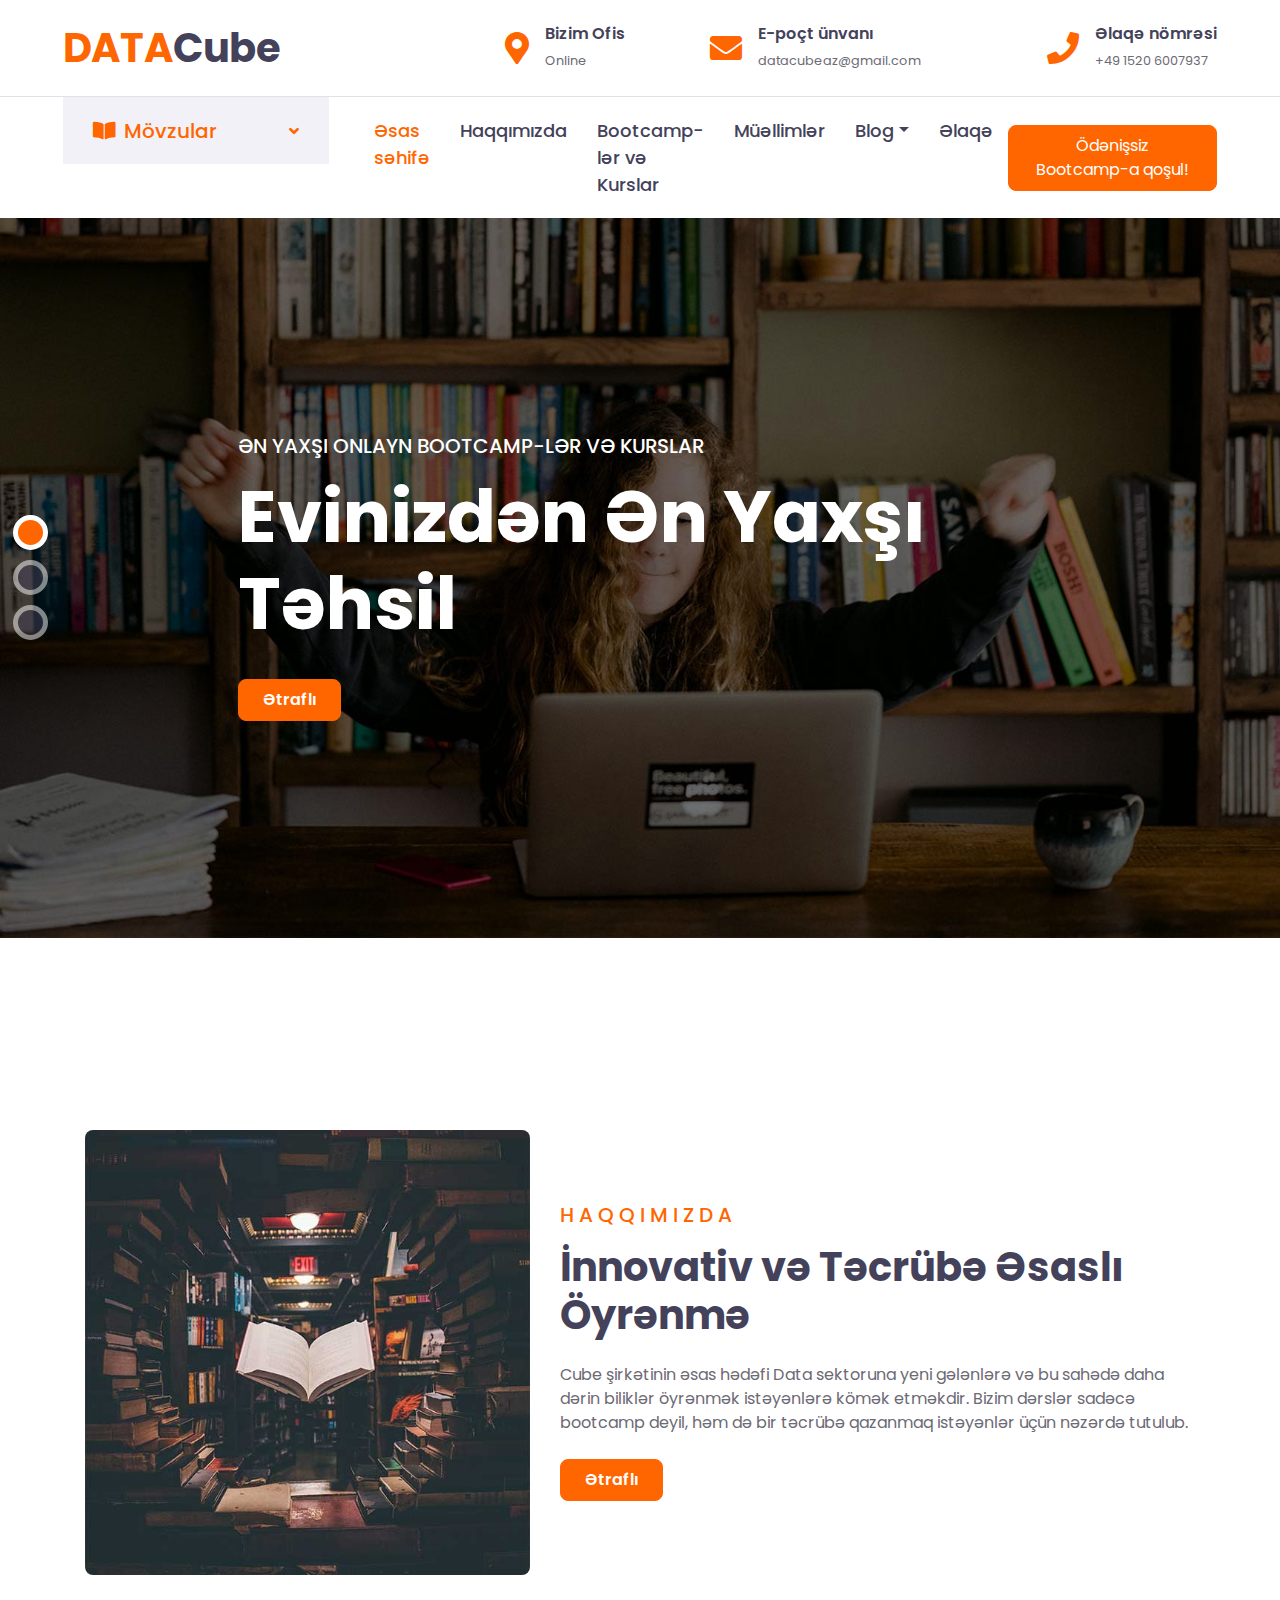
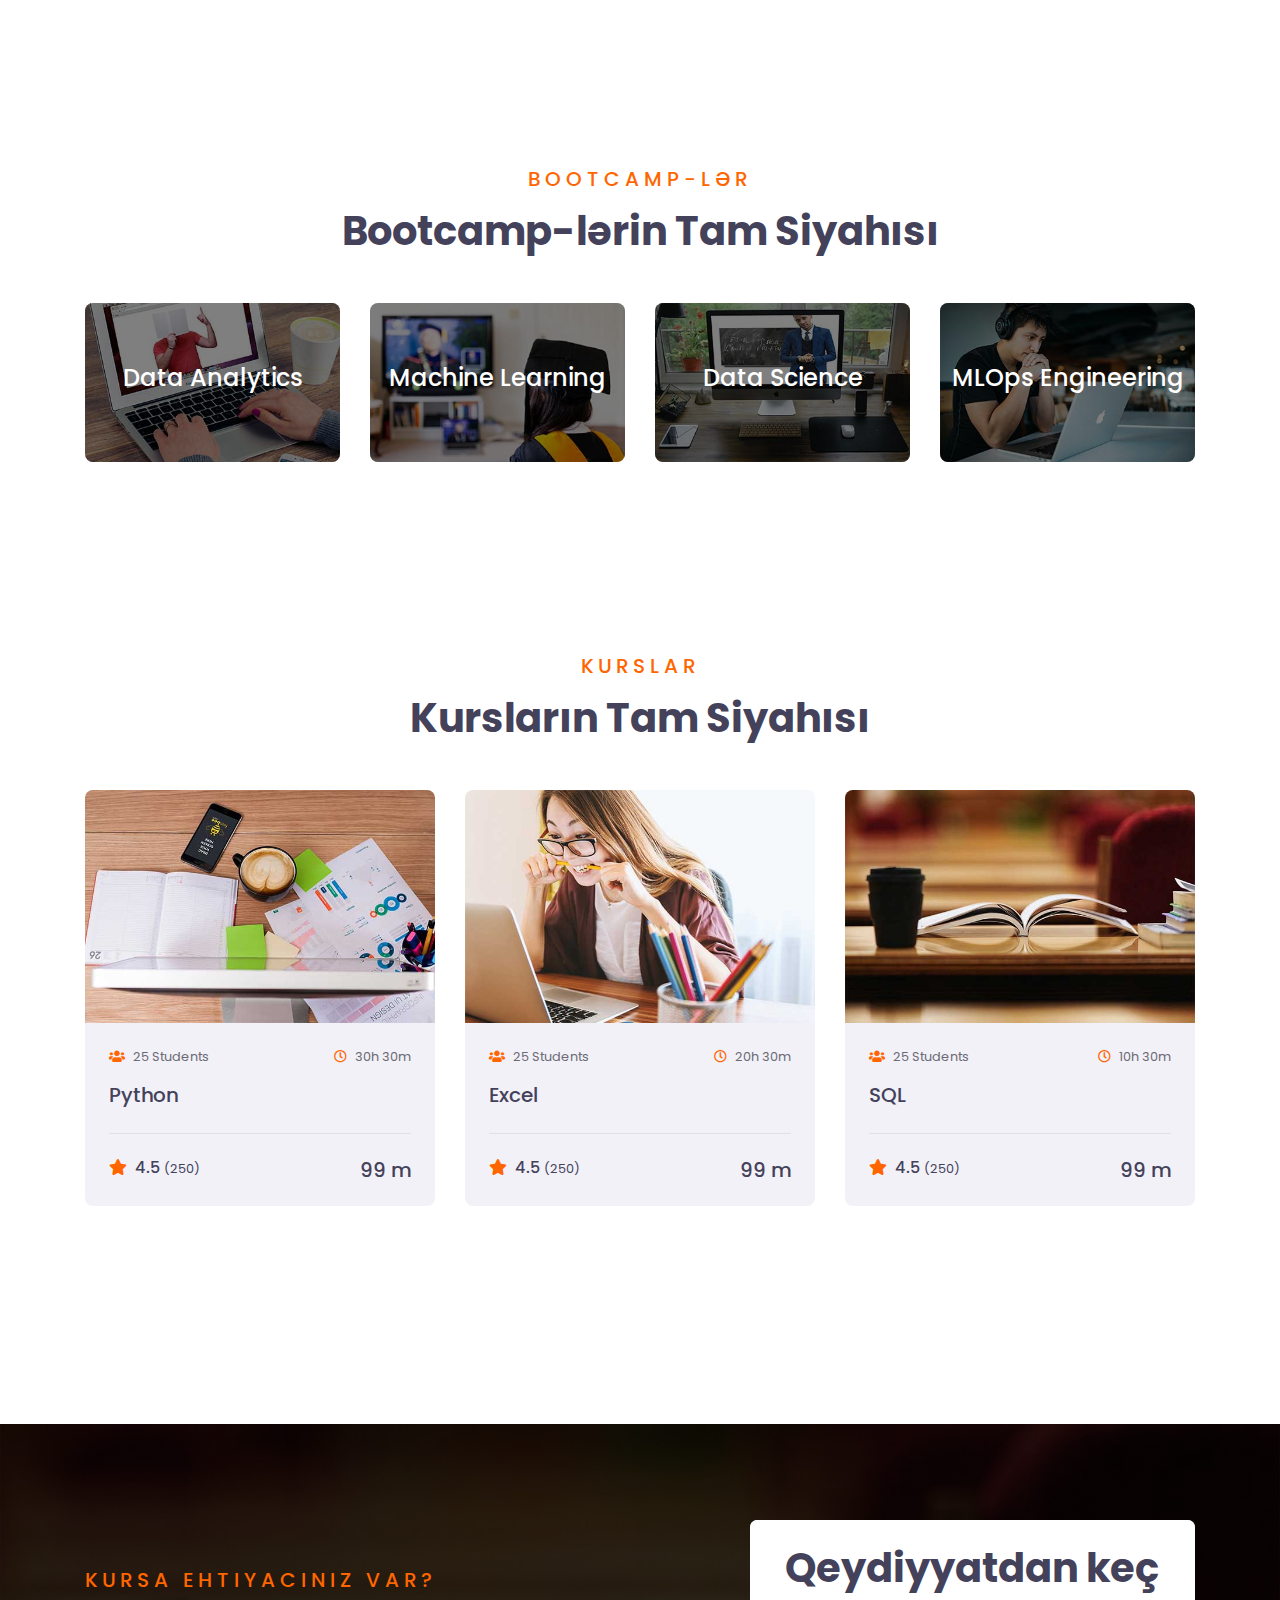
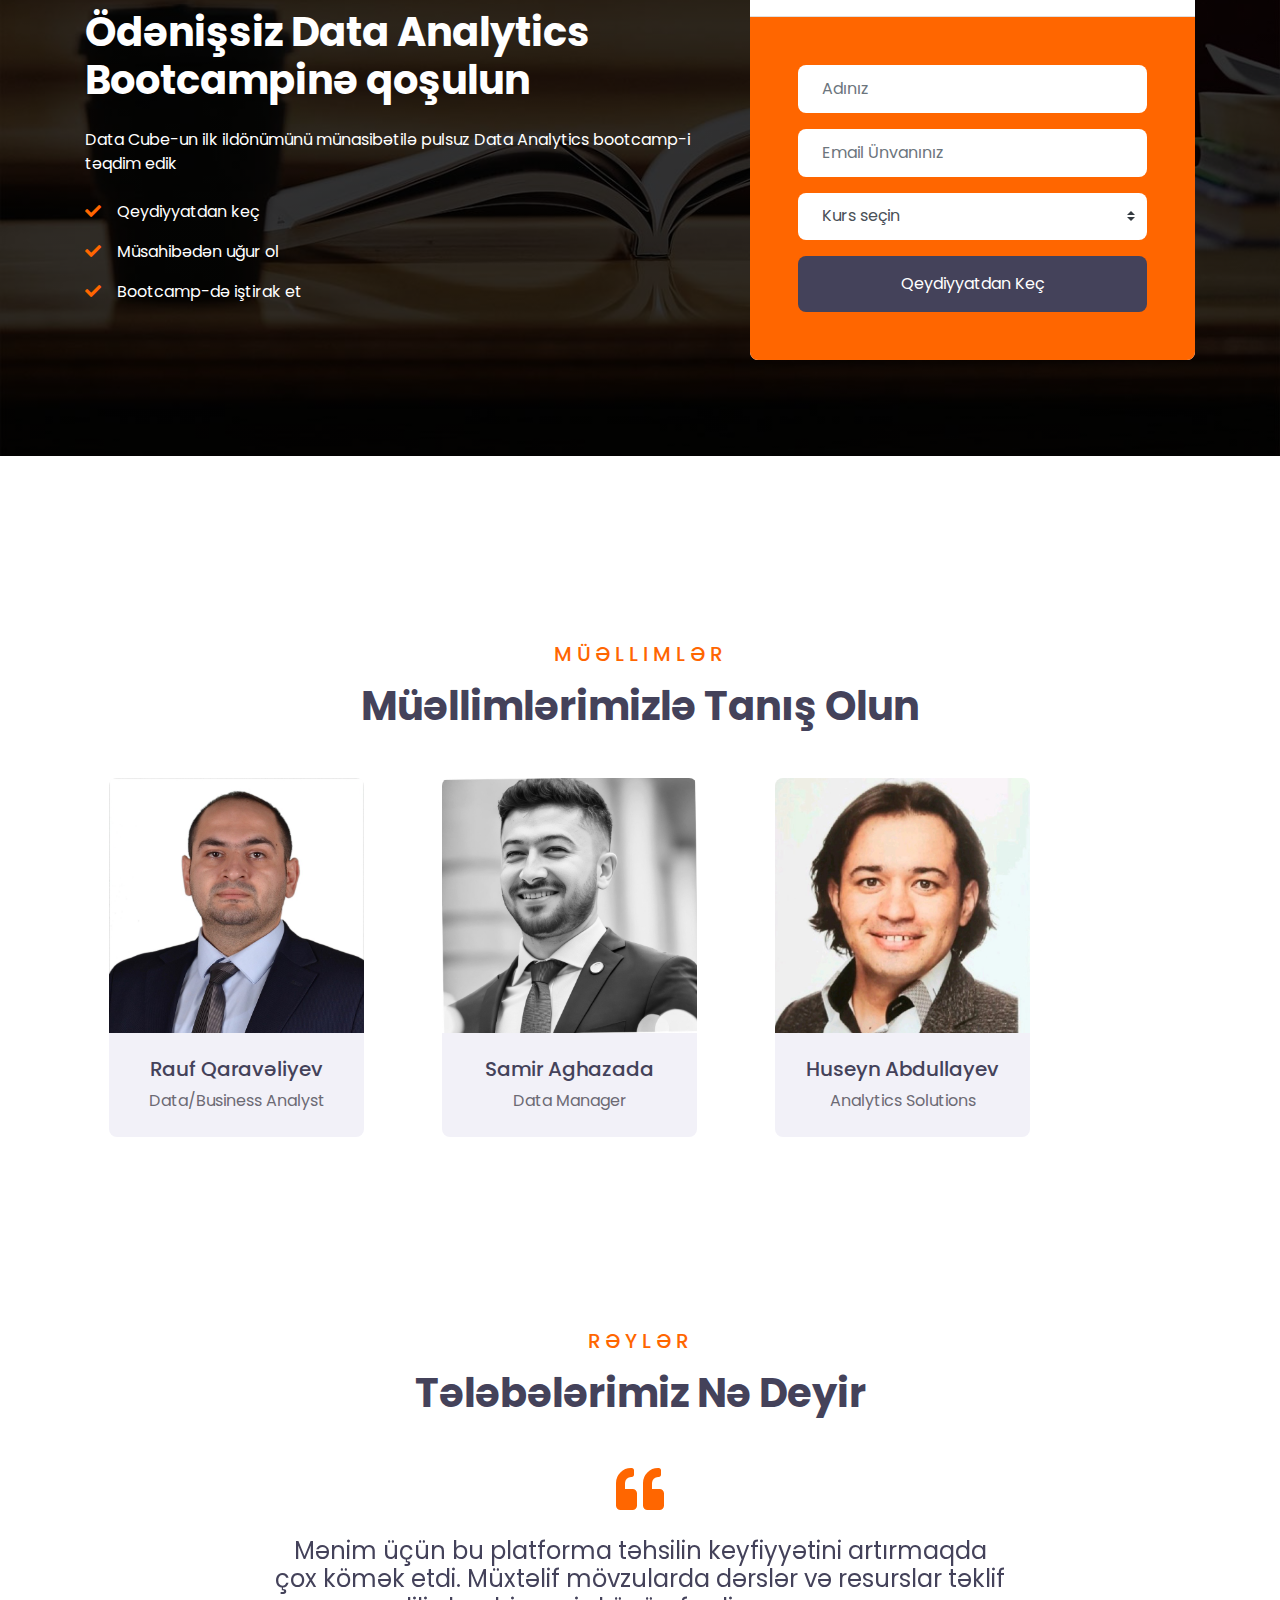
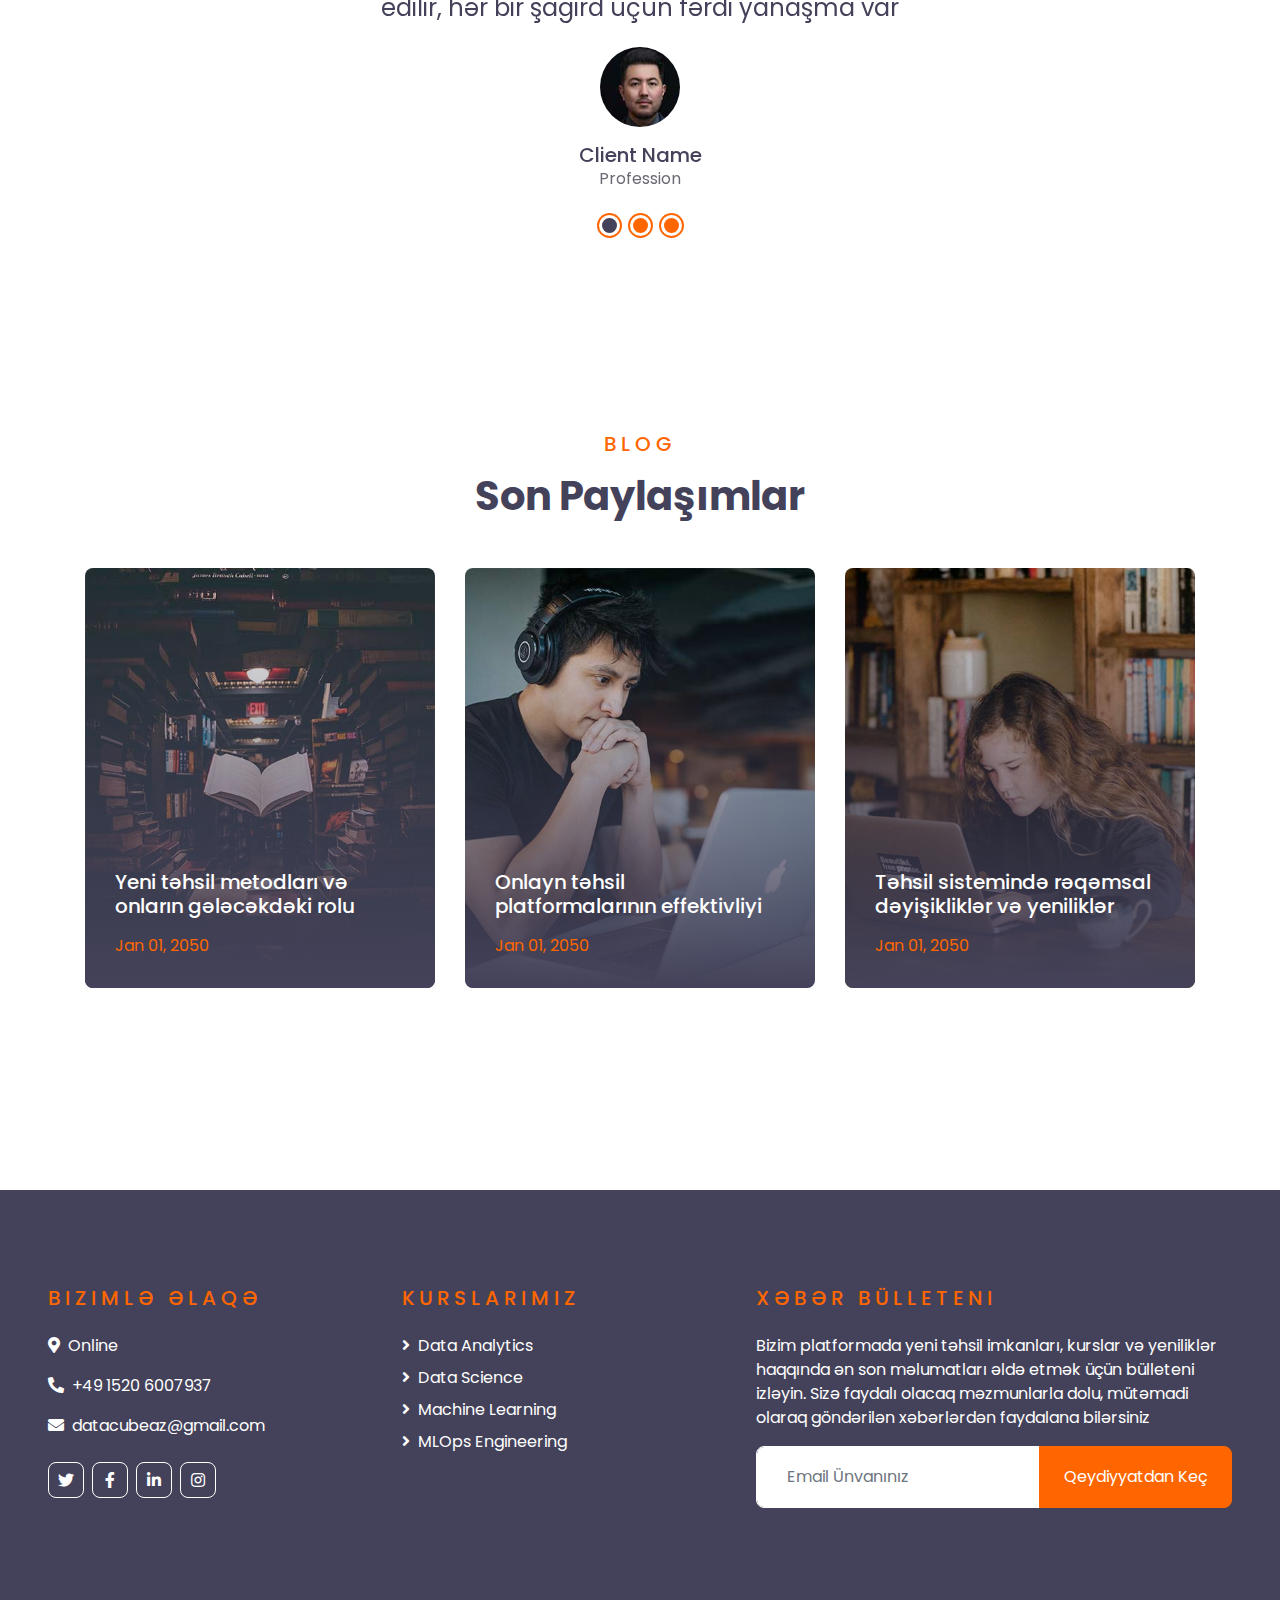
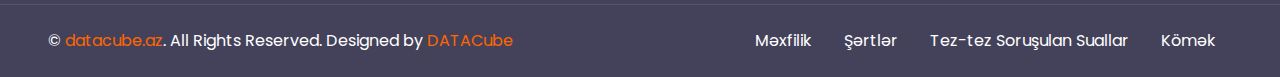
==== commit 066fb086: "Updated" ====
--- a/index.html
+++ b/index.html
@@ -3,7 +3,7 @@
 
 <head>
     <meta charset="utf-8">
-    <title>ECOURSES - Online Courses HTML Template</title>
+    <title>DATACube</title>
     <meta content="width=device-width, initial-scale=1.0" name="viewport">
     <meta content="Free HTML Templates" name="keywords">
     <meta content="Free HTML Templates" name="description">
@@ -31,7 +31,7 @@
         <div class="row align-items-center py-4 px-xl-5">
             <div class="col-lg-3">
                 <a href="" class="text-decoration-none">
-                    <h1 class="m-0"><span class="text-primary">DATA</span>cube</h1>
+                    <h1 class="m-0"><span class="text-primary">DATA</span>Cube</h1>
                 </a>
             </div>
             <div class="col-lg-3 text-right">
@@ -84,9 +84,9 @@
                                 <a href="" class="dropdown-item">SQL</a>
                             </div>
                         </div>
-                        <a href="" class="nav-item nav-link">Data Science<</a>
+                        <a href="" class="nav-item nav-link">Data Science</a>
                         <a href="" class="nav-item nav-link">Machine Learning</a>
-                        <a href="" class="nav-item nav-link">MLOps Engineering<</a>
+                        <a href="" class="nav-item nav-link">MLOps Engineering</a>
          
                     </div>
                 </nav>
@@ -94,7 +94,7 @@
             <div class="col-lg-9">
                 <nav class="navbar navbar-expand-lg bg-light navbar-light py-3 py-lg-0 px-0">
                     <a href="" class="text-decoration-none d-block d-lg-none">
-                        <h1 class="m-0"><span class="text-primary">DATA</span>cube</h1>
+                        <h1 class="m-0"><span class="text-primary">DATA</span>Cube</h1>
                     </a>
                     <button type="button" class="navbar-toggler" data-toggle="collapse" data-target="#navbarCollapse">
                         <span class="navbar-toggler-icon"></span>
@@ -103,7 +103,7 @@
                         <div class="navbar-nav py-0">
                             <a href="index.html" class="nav-item nav-link active">Əsas səhifə</a>
                             <a href="about.html" class="nav-item nav-link">Haqqımızda</a>
-                            <a href="course.html" class="nav-item nav-link">Bootcamp-lər ve Kurslar<</a>
+                            <a href="course.html" class="nav-item nav-link">Bootcamp-lər və Kurslar</a>
                             <a href="teacher.html" class="nav-item nav-link">Müəllimlər</a>
                             <div class="nav-item dropdown">
                                 <a href="#" class="nav-link dropdown-toggle" data-toggle="dropdown">Blog</a>
@@ -114,7 +114,7 @@
                             </div>
                             <a href="contact.html" class="nav-item nav-link">Əlaqə</a>
                         </div>
-                        <a class="btn btn-primary py-2 px-4 ml-auto d-none d-lg-block" href="">İndi qoşulun</a>
+                        <a class="btn btn-primary py-2 px-4 ml-auto d-none d-lg-block" href="">Ödənişsiz Bootcamp-a qoşul! </a>
                     </div>
                 </nav>
             </div>
@@ -138,7 +138,7 @@
                         <div class="p-5" style="width: 100%; max-width: 900px;">
                             <h5 class="text-white text-uppercase mb-md-3">Ən Yaxşı Onlayn Bootcamp-lər və Kurslar</h5>
                             <h1 class="display-3 text-white mb-md-4">Evinizdən Ən Yaxşı Təhsil</h1>
-                            <a href="" class="btn btn-primary py-md-2 px-md-4 font-weight-semi-bold mt-2">Daha Ətraflı</a>
+                            <a href="" class="btn btn-primary py-md-2 px-md-4 font-weight-semi-bold mt-2">Ətraflı</a>
                         </div>
                     </div>
                 </div>
@@ -148,7 +148,7 @@
                         <div class="p-5" style="width: 100%; max-width: 900px;">
                             <h5 class="text-white text-uppercase mb-md-3">Ən Yaxşı Onlayn Bootcamp-lər və Kurslar</h5>
                             <h1 class="display-3 text-white mb-md-4">Ən Yaxşı Onlayn Təhsil Platforması</h1>
-                            <a href="" class="btn btn-primary py-md-2 px-md-4 font-weight-semi-bold mt-2">Daha Ətraflı</a>
+                            <a href="" class="btn btn-primary py-md-2 px-md-4 font-weight-semi-bold mt-2">Ətraflı</a>
                         </div>
                     </div>
                 </div>
@@ -157,8 +157,8 @@
                     <div class="carousel-caption d-flex align-items-center justify-content-center">
                         <div class="p-5" style="width: 100%; max-width: 900px;">
                             <h5 class="text-white text-uppercase mb-md-3">Ən Yaxşı Onlayn Bootcamp-lər və Kurslar</h5>
-                            <h1 class="display-3 text-white mb-md-4">Evinizdən Yeni Təhsil Yolu/h1>
-                            <a href="" class="btn btn-primary py-md-2 px-md-4 font-weight-semi-bold mt-2">Daha Ətraflı</a>
+                            <h1 class="display-3 text-white mb-md-4">Evinizdən Yeni Təhsil Yolu</h1>
+                            <a href="" class="btn btn-primary py-md-2 px-md-4 font-weight-semi-bold mt-2">Ətraflı</a>
                         </div>
                     </div>
                 </div>
@@ -186,7 +186,7 @@
 
 
                     </p>
-                    <a href="" class="btn btn-primary py-md-2 px-md-4 font-weight-semi-bold mt-2">Learn More</a>
+                    <a href="" class="btn btn-primary py-md-2 px-md-4 font-weight-semi-bold mt-2">Ətraflı</a>
                 </div>
             </div>
         </div>
@@ -194,20 +194,21 @@
     <!-- About End -->
 
 
-    <!-- Category Start -->
+    <!-- Bootcamp Start -->
     <div class="container-fluid py-5">
         <div class="container pt-5 pb-3">
             <div class="text-center mb-5">
-                <h5 class="text-primary text-uppercase mb-3" style="letter-spacing: 5px;">Subjects</h5>
-                <h1>Explore Top Subjects</h1>
+                <h5 class="text-primary text-uppercase mb-3" style="letter-spacing: 5px;">Bootcamp-lər</h5>
+                <h1>Bootcamp-lərin Tam Siyahısı</h1>
+
             </div>
             <div class="row">
                 <div class="col-lg-3 col-md-6 mb-4">
                     <div class="cat-item position-relative overflow-hidden rounded mb-2">
                         <img class="img-fluid" src="img/cat-1.jpg" alt="">
                         <a class="cat-overlay text-white text-decoration-none" href="">
-                            <h4 class="text-white font-weight-medium">Web Design</h4>
-                            <span>100 Courses</span>
+                            <h4 class="text-white font-weight-medium">Data Analytics</h4>
+                            <!-- <span>100 Courses</span> -->
                         </a>
                     </div>
                 </div>
@@ -215,8 +216,8 @@
                     <div class="cat-item position-relative overflow-hidden rounded mb-2">
                         <img class="img-fluid" src="img/cat-2.jpg" alt="">
                         <a class="cat-overlay text-white text-decoration-none" href="">
-                            <h4 class="text-white font-weight-medium">Development</h4>
-                            <span>100 Courses</span>
+                            <h4 class="text-white font-weight-medium">Machine Learning</h4>
+                            <!-- <span>100 Courses</span> -->
                         </a>
                     </div>
                 </div>
@@ -224,69 +225,45 @@
                     <div class="cat-item position-relative overflow-hidden rounded mb-2">
                         <img class="img-fluid" src="img/cat-3.jpg" alt="">
                         <a class="cat-overlay text-white text-decoration-none" href="">
-                            <h4 class="text-white font-weight-medium">Game Design</h4>
-                            <span>100 Courses</span>
+                            <h4 class="text-white font-weight-medium">Data Science</h4>
+                            <!-- <span>100 Courses</span> -->
                         </a>
                     </div>
                 </div>
-                <div class="col-lg-3 col-md-6 mb-4">
-                    <div class="cat-item position-relative overflow-hidden rounded mb-2">
-                        <img class="img-fluid" src="img/cat-4.jpg" alt="">
-                        <a class="cat-overlay text-white text-decoration-none" href="">
-                            <h4 class="text-white font-weight-medium">Apps Design</h4>
-                            <span>100 Courses</span>
-                        </a>
-                    </div>
-                </div>
-                <div class="col-lg-3 col-md-6 mb-4">
-                    <div class="cat-item position-relative overflow-hidden rounded mb-2">
-                        <img class="img-fluid" src="img/cat-5.jpg" alt="">
-                        <a class="cat-overlay text-white text-decoration-none" href="">
-                            <h4 class="text-white font-weight-medium">Marketing</h4>
-                            <span>100 Courses</span>
-                        </a>
-                    </div>
-                </div>
-                <div class="col-lg-3 col-md-6 mb-4">
-                    <div class="cat-item position-relative overflow-hidden rounded mb-2">
-                        <img class="img-fluid" src="img/cat-6.jpg" alt="">
-                        <a class="cat-overlay text-white text-decoration-none" href="">
-                            <h4 class="text-white font-weight-medium">Research</h4>
-                            <span>100 Courses</span>
-                        </a>
-                    </div>
-                </div>
-                <div class="col-lg-3 col-md-6 mb-4">
-                    <div class="cat-item position-relative overflow-hidden rounded mb-2">
-                        <img class="img-fluid" src="img/cat-7.jpg" alt="">
-                        <a class="cat-overlay text-white text-decoration-none" href="">
-                            <h4 class="text-white font-weight-medium">Content Writing</h4>
-                            <span>100 Courses</span>
-                        </a>
-                    </div>
-                </div>
+
+
+
                 <div class="col-lg-3 col-md-6 mb-4">
                     <div class="cat-item position-relative overflow-hidden rounded mb-2">
                         <img class="img-fluid" src="img/cat-8.jpg" alt="">
                         <a class="cat-overlay text-white text-decoration-none" href="">
-                            <h4 class="text-white font-weight-medium">SEO</h4>
-                            <span>100 Courses</span>
+                            <h4 class="text-white font-weight-medium">MLOps Engineering</h4>
+                            <!-- <span>100 Courses</span> -->
                         </a>
                     </div>
                 </div>
-            </div>
-        </div>
-    </div>
-    <!-- Category Start -->
+
+
+
+
+
+            </div>
+        </div>
+    </div>
+    <!-- Bootcamp end -->
 
 
     <!-- Courses Start -->
     <div class="container-fluid py-5">
         <div class="container py-5">
             <div class="text-center mb-5">
-                <h5 class="text-primary text-uppercase mb-3" style="letter-spacing: 5px;">Courses</h5>
-                <h1>Our Popular Courses</h1>
-            </div>
+                <h5 class="text-primary text-uppercase mb-3" style="letter-spacing: 5px;">Kurslar</h5>
+                <h1>Kursların Tam Siyahısı</h1>
+            </div>
+
+
+
+
             <div class="row">
                 <div class="col-lg-4 col-md-6 mb-4">
                     <div class="rounded overflow-hidden mb-2">
@@ -294,112 +271,77 @@
                         <div class="bg-secondary p-4">
                             <div class="d-flex justify-content-between mb-3">
                                 <small class="m-0"><i class="fa fa-users text-primary mr-2"></i>25 Students</small>
-                                <small class="m-0"><i class="far fa-clock text-primary mr-2"></i>01h 30m</small>
-                            </div>
-                            <a class="h5" href="">Web design & development courses for beginner</a>
+                                <small class="m-0"><i class="far fa-clock text-primary mr-2"></i>30h 30m</small>
+                            </div>
+                            <a class="h5" href="">Python</a>
                             <div class="border-top mt-4 pt-4">
                                 <div class="d-flex justify-content-between">
                                     <h6 class="m-0"><i class="fa fa-star text-primary mr-2"></i>4.5 <small>(250)</small></h6>
-                                    <h5 class="m-0">$99</h5>
-                                </div>
-                            </div>
-                        </div>
-                    </div>
-                </div>
+                                    <h5 class="m-0">99 m</h5>
+                                </div>
+                            </div>
+                        </div>
+                    </div>
+                </div>
+
+
+
                 <div class="col-lg-4 col-md-6 mb-4">
                     <div class="rounded overflow-hidden mb-2">
                         <img class="img-fluid" src="img/course-2.jpg" alt="">
                         <div class="bg-secondary p-4">
                             <div class="d-flex justify-content-between mb-3">
                                 <small class="m-0"><i class="fa fa-users text-primary mr-2"></i>25 Students</small>
-                                <small class="m-0"><i class="far fa-clock text-primary mr-2"></i>01h 30m</small>
-                            </div>
-                            <a class="h5" href="">Web design & development courses for beginner</a>
+                                <small class="m-0"><i class="far fa-clock text-primary mr-2"></i>20h 30m</small>
+                            </div>
+                            <a class="h5" href="">Excel</a>
                             <div class="border-top mt-4 pt-4">
                                 <div class="d-flex justify-content-between">
                                     <h6 class="m-0"><i class="fa fa-star text-primary mr-2"></i>4.5 <small>(250)</small></h6>
-                                    <h5 class="m-0">$99</h5>
-                                </div>
-                            </div>
-                        </div>
-                    </div>
-                </div>
+                                    <h5 class="m-0">99 m</h5>
+                                </div>
+                            </div>
+                        </div>
+                    </div>
+                </div>
+
+
+
+
+
                 <div class="col-lg-4 col-md-6 mb-4">
                     <div class="rounded overflow-hidden mb-2">
                         <img class="img-fluid" src="img/course-3.jpg" alt="">
                         <div class="bg-secondary p-4">
                             <div class="d-flex justify-content-between mb-3">
                                 <small class="m-0"><i class="fa fa-users text-primary mr-2"></i>25 Students</small>
-                                <small class="m-0"><i class="far fa-clock text-primary mr-2"></i>01h 30m</small>
-                            </div>
-                            <a class="h5" href="">Web design & development courses for beginner</a>
+                                <small class="m-0"><i class="far fa-clock text-primary mr-2"></i>10h 30m</small>
+                            </div>
+                            <a class="h5" href="">SQL</a>
                             <div class="border-top mt-4 pt-4">
                                 <div class="d-flex justify-content-between">
                                     <h6 class="m-0"><i class="fa fa-star text-primary mr-2"></i>4.5 <small>(250)</small></h6>
-                                    <h5 class="m-0">$99</h5>
-                                </div>
-                            </div>
-                        </div>
-                    </div>
-                </div>
-                <div class="col-lg-4 col-md-6 mb-4">
-                    <div class="rounded overflow-hidden mb-2">
-                        <img class="img-fluid" src="img/course-4.jpg" alt="">
-                        <div class="bg-secondary p-4">
-                            <div class="d-flex justify-content-between mb-3">
-                                <small class="m-0"><i class="fa fa-users text-primary mr-2"></i>25 Students</small>
-                                <small class="m-0"><i class="far fa-clock text-primary mr-2"></i>01h 30m</small>
-                            </div>
-                            <a class="h5" href="">Web design & development courses for beginner</a>
-                            <div class="border-top mt-4 pt-4">
-                                <div class="d-flex justify-content-between">
-                                    <h6 class="m-0"><i class="fa fa-star text-primary mr-2"></i>4.5 <small>(250)</small></h6>
-                                    <h5 class="m-0">$99</h5>
-                                </div>
-                            </div>
-                        </div>
-                    </div>
-                </div>
-                <div class="col-lg-4 col-md-6 mb-4">
-                    <div class="rounded overflow-hidden mb-2">
-                        <img class="img-fluid" src="img/course-5.jpg" alt="">
-                        <div class="bg-secondary p-4">
-                            <div class="d-flex justify-content-between mb-3">
-                                <small class="m-0"><i class="fa fa-users text-primary mr-2"></i>25 Students</small>
-                                <small class="m-0"><i class="far fa-clock text-primary mr-2"></i>01h 30m</small>
-                            </div>
-                            <a class="h5" href="">Web design & development courses for beginner</a>
-                            <div class="border-top mt-4 pt-4">
-                                <div class="d-flex justify-content-between">
-                                    <h6 class="m-0"><i class="fa fa-star text-primary mr-2"></i>4.5 <small>(250)</small></h6>
-                                    <h5 class="m-0">$99</h5>
-                                </div>
-                            </div>
-                        </div>
-                    </div>
-                </div>
-                <div class="col-lg-4 col-md-6 mb-4">
-                    <div class="rounded overflow-hidden mb-2">
-                        <img class="img-fluid" src="img/course-6.jpg" alt="">
-                        <div class="bg-secondary p-4">
-                            <div class="d-flex justify-content-between mb-3">
-                                <small class="m-0"><i class="fa fa-users text-primary mr-2"></i>25 Students</small>
-                                <small class="m-0"><i class="far fa-clock text-primary mr-2"></i>01h 30m</small>
-                            </div>
-                            <a class="h5" href="">Web design & development courses for beginner</a>
-                            <div class="border-top mt-4 pt-4">
-                                <div class="d-flex justify-content-between">
-                                    <h6 class="m-0"><i class="fa fa-star text-primary mr-2"></i>4.5 <small>(250)</small></h6>
-                                    <h5 class="m-0">$99</h5>
-                                </div>
-                            </div>
-                        </div>
-                    </div>
-                </div>
+                                    <h5 class="m-0">99 m</h5>
+                                </div>
+                            </div>
+                        </div>
+                    </div>
+                </div>
+
+
+
+
+
+
+
             </div>
         </div>
     </div>
     <!-- Courses End -->
+
+
+
+
 
 
     <!-- Registration Start -->
@@ -408,41 +350,40 @@
             <div class="row align-items-center">
                 <div class="col-lg-7 mb-5 mb-lg-0">
                     <div class="mb-4">
-                        <h5 class="text-primary text-uppercase mb-3" style="letter-spacing: 5px;">Need Any Courses</h5>
-                        <h1 class="text-white">30% Off For New Students</h1>
-                    </div>
-                    <p class="text-white">Invidunt lorem justo sanctus clita. Erat lorem labore ea, justo dolor lorem ipsum ut sed eos,
-                        ipsum et dolor kasd sit ea justo. Erat justo sed sed diam. Ea et erat ut sed diam sea ipsum est
-                        dolor</p>
+                        <h5 class="text-primary text-uppercase mb-3" style="letter-spacing: 5px;">Kursa Ehtiyacınız Var?</h5>
+                        <h1 class="text-white">Ödənişsiz Data Analytics Bootcampinə qoşulun</h1>
+                    </div>
+                    <p class="text-white">Data Cube-un ilk ildönümünü  münasibətilə  pulsuz Data Analytics bootcamp-i təqdim edik </p>
+
                     <ul class="list-inline text-white m-0">
-                        <li class="py-2"><i class="fa fa-check text-primary mr-3"></i>Labore eos amet dolor amet diam</li>
-                        <li class="py-2"><i class="fa fa-check text-primary mr-3"></i>Etsea et sit dolor amet ipsum</li>
-                        <li class="py-2"><i class="fa fa-check text-primary mr-3"></i>Diam dolor diam elitripsum vero.</li>
+                        <li class="py-2"><i class="fa fa-check text-primary mr-3"></i>Qeydiyyatdan keç</li>
+                        <li class="py-2"><i class="fa fa-check text-primary mr-3"></i>Müsahibədən uğur ol </li>
+                        <li class="py-2"><i class="fa fa-check text-primary mr-3"></i>Bootcamp-də iştirak et</li>
                     </ul>
                 </div>
                 <div class="col-lg-5">
                     <div class="card border-0">
                         <div class="card-header bg-light text-center p-4">
-                            <h1 class="m-0">Sign Up Now</h1>
+                            <h1 class="m-0">Qeydiyyatdan keç</h1>
                         </div>
                         <div class="card-body rounded-bottom bg-primary p-5">
                             <form>
                                 <div class="form-group">
-                                    <input type="text" class="form-control border-0 p-4" placeholder="Your name" required="required" />
+                                    <input type="text" class="form-control border-0 p-4" placeholder="Adınız" required="required" />
                                 </div>
                                 <div class="form-group">
-                                    <input type="email" class="form-control border-0 p-4" placeholder="Your email" required="required" />
+                                    <input type="email" class="form-control border-0 p-4" placeholder="Email Ünvanınız" required="required" />
                                 </div>
                                 <div class="form-group">
                                     <select class="custom-select border-0 px-4" style="height: 47px;">
-                                        <option selected>Select a course</option>
-                                        <option value="1">Course 1</option>
-                                        <option value="2">Course 1</option>
-                                        <option value="3">Course 1</option>
+                                        <option selected>Kurs seçin</option>
+                                        <option value="1">Data Analytics Online Bootcamp</option>
+                                        <option value="2">Data Science Online Bootcamp </option>
+                                        <option value="3">MLOps Online Bootcamp </option>
                                     </select>
                                 </div>
                                 <div>
-                                    <button class="btn btn-dark btn-block border-0 py-3" type="submit">Sign Up Now</button>
+                                    <button class="btn btn-dark btn-block border-0 py-3" type="submit">Qeydiyyatdan Keç</button>
                                 </div>
                             </form>
                         </div>
@@ -458,74 +399,81 @@
     <div class="container-fluid py-5">
         <div class="container pt-5 pb-3">
             <div class="text-center mb-5">
-                <h5 class="text-primary text-uppercase mb-3" style="letter-spacing: 5px;">Teachers</h5>
-                <h1>Meet Our Teachers</h1>
-            </div>
+                <h5 class="text-primary text-uppercase mb-3" style="letter-spacing: 5px;">Müəllimlər</h5>
+                <h1>Müəllimlərimizlə Tanış Olun</h1>
+            </div>
+
+
+
+
+
+
+
+
             <div class="row">
-                <div class="col-md-6 col-lg-3 text-center team mb-4">
+                <div class="col-md-6 col-lg-3 text-center team mb-4 mx-4">
                     <div class="team-item rounded overflow-hidden mb-2">
                         <div class="team-img position-relative">
                             <img class="img-fluid" src="img/team-1.jpg" alt="">
                             <div class="team-social">
                                 <a class="btn btn-outline-light btn-square mx-1" href="#"><i class="fab fa-twitter"></i></a>
                                 <a class="btn btn-outline-light btn-square mx-1" href="#"><i class="fab fa-facebook-f"></i></a>
-                                <a class="btn btn-outline-light btn-square mx-1" href="#"><i class="fab fa-linkedin-in"></i></a>
+                                <a class="btn btn-outline-light btn-square mx-1" href="https://www.linkedin.com/in/qararauf/"><i class="fab fa-linkedin-in"></i></a>
                             </div>
                         </div>
                         <div class="bg-secondary p-4">
-                            <h5>Jhon Doe</h5>
-                            <p class="m-0">Web Designer</p>
-                        </div>
-                    </div>
-                </div>
-                <div class="col-md-6 col-lg-3 text-center team mb-4">
+                            <h5>Rauf Qaravəliyev </h5>
+                            <p class="m-0">Data/Business Analyst</p>
+                        </div>
+                    </div>
+                </div>
+
+
+
+
+
+                <div class="col-md-6 col-lg-3 text-center team mb-4 mx-4">
+                    <div class="team-item rounded overflow-hidden mb-2">
+                        <div class="team-img position-relative">
+                            <img class="img-fluid" src="img/team-3.jpg" alt="">
+                            <div class="team-social">
+                                <a class="btn btn-outline-light btn-square mx-1" href="#"><i class="fab fa-twitter"></i></a>
+                                <a class="btn btn-outline-light btn-square mx-1" href="#"><i class="fab fa-facebook-f"></i></a>
+                                <a class="btn btn-outline-light btn-square mx-1" href="https://www.linkedin.com/in/samir-aghazada"><i class="fab fa-linkedin-in"></i></a>
+                            </div>
+                        </div>
+                        <div class="bg-secondary p-4">
+                            <h5>Samir Aghazada</h5>
+                            <p class="m-0">Data Manager</p>
+                        </div>
+                    </div>
+                </div>
+
+
+
+
+
+
+                <div class="col-md-6 col-lg-3 text-center team mb-4 mx-4">
                     <div class="team-item rounded overflow-hidden mb-2">
                         <div class="team-img position-relative">
                             <img class="img-fluid" src="img/team-2.jpg" alt="">
                             <div class="team-social">
                                 <a class="btn btn-outline-light btn-square mx-1" href="#"><i class="fab fa-twitter"></i></a>
                                 <a class="btn btn-outline-light btn-square mx-1" href="#"><i class="fab fa-facebook-f"></i></a>
-                                <a class="btn btn-outline-light btn-square mx-1" href="#"><i class="fab fa-linkedin-in"></i></a>
+                                <a class="btn btn-outline-light btn-square mx-1" href="https://www.linkedin.com/in/huseyn-abdullayev-566a74123/"><i class="fab fa-linkedin-in"></i></a>
                             </div>
                         </div>
                         <div class="bg-secondary p-4">
-                            <h5>Jhon Doe</h5>
-                            <p class="m-0">Web Designer</p>
-                        </div>
-                    </div>
-                </div>
-                <div class="col-md-6 col-lg-3 text-center team mb-4">
-                    <div class="team-item rounded overflow-hidden mb-2">
-                        <div class="team-img position-relative">
-                            <img class="img-fluid" src="img/team-3.jpg" alt="">
-                            <div class="team-social">
-                                <a class="btn btn-outline-light btn-square mx-1" href="#"><i class="fab fa-twitter"></i></a>
-                                <a class="btn btn-outline-light btn-square mx-1" href="#"><i class="fab fa-facebook-f"></i></a>
-                                <a class="btn btn-outline-light btn-square mx-1" href="#"><i class="fab fa-linkedin-in"></i></a>
-                            </div>
-                        </div>
-                        <div class="bg-secondary p-4">
-                            <h5>Jhon Doe</h5>
-                            <p class="m-0">Web Designer</p>
-                        </div>
-                    </div>
-                </div>
-                <div class="col-md-6 col-lg-3 text-center team mb-4">
-                    <div class="team-item rounded overflow-hidden mb-2">
-                        <div class="team-img position-relative">
-                            <img class="img-fluid" src="img/team-4.jpg" alt="">
-                            <div class="team-social">
-                                <a class="btn btn-outline-light btn-square mx-1" href="#"><i class="fab fa-twitter"></i></a>
-                                <a class="btn btn-outline-light btn-square mx-1" href="#"><i class="fab fa-facebook-f"></i></a>
-                                <a class="btn btn-outline-light btn-square mx-1" href="#"><i class="fab fa-linkedin-in"></i></a>
-                            </div>
-                        </div>
-                        <div class="bg-secondary p-4">
-                            <h5>Jhon Doe</h5>
-                            <p class="m-0">Web Designer</p>
-                        </div>
-                    </div>
-                </div>
+                            <h5>Huseyn Abdullayev</h5>
+                            <p class="m-0">Analytics Solutions</p>
+                        </div>
+                    </div>
+                </div>
+
+
+
+
             </div>
         </div>
     </div>
@@ -536,29 +484,32 @@
     <div class="container-fluid py-5">
         <div class="container py-5">
             <div class="text-center mb-5">
-                <h5 class="text-primary text-uppercase mb-3" style="letter-spacing: 5px;">Testimonial</h5>
-                <h1>What Say Our Students</h1>
-            </div>
+                <h5 class="text-primary text-uppercase mb-3" style="letter-spacing: 5px;">Rəylər</h5>
+                <h1>Tələbələrimiz Nə Deyir</h1>
+            </div>
+            
             <div class="row justify-content-center">
                 <div class="col-lg-8">
                     <div class="owl-carousel testimonial-carousel">
+
+
                         <div class="text-center">
                             <i class="fa fa-3x fa-quote-left text-primary mb-4"></i>
-                            <h4 class="font-weight-normal mb-4">Dolor eirmod diam stet kasd sed. Aliqu rebum est eos. Rebum elitr dolore et eos labore, stet justo sed est sed. Diam sed sed dolor stet amet eirmod eos labore diam</h4>
+                            <h4 class="font-weight-normal mb-4">Mənim üçün bu platforma təhsilin keyfiyyətini artırmaqda çox kömək etdi. Müxtəlif mövzularda dərslər və resurslar təklif edilir, hər bir şagird üçün fərdi yanaşma var</h4>
                             <img class="img-fluid mx-auto mb-3" src="img/testimonial-1.jpg" alt="">
                             <h5 class="m-0">Client Name</h5>
                             <span>Profession</span>
                         </div>
                         <div class="text-center">
                             <i class="fa fa-3x fa-quote-left text-primary mb-4"></i>
-                            <h4 class="font-weight-normal mb-4">Dolor eirmod diam stet kasd sed. Aliqu rebum est eos. Rebum elitr dolore et eos labore, stet justo sed est sed. Diam sed sed dolor stet amet eirmod eos labore diam</h4>
+                            <h4 class="font-weight-normal mb-4">Mənim üçün bu platforma təhsilin keyfiyyətini artırmaqda çox kömək etdi. Müxtəlif mövzularda dərslər və resurslar təklif edilir, hər bir şagird üçün fərdi yanaşma var</h4>
                             <img class="img-fluid mx-auto mb-3" src="img/testimonial-2.jpg" alt="">
                             <h5 class="m-0">Client Name</h5>
                             <span>Profession</span>
                         </div>
                         <div class="text-center">
                             <i class="fa fa-3x fa-quote-left text-primary mb-4"></i>
-                            <h4 class="font-weight-normal mb-4">Dolor eirmod diam stet kasd sed. Aliqu rebum est eos. Rebum elitr dolore et eos labore, stet justo sed est sed. Diam sed sed dolor stet amet eirmod eos labore diam</h4>
+                            <h4 class="font-weight-normal mb-4">Bu kurslar mənim peşəkar inkişafıma çox töhfə verdi. Bütün dərslər ətraflı və asan başa düşüləndir, praktiki tapşırıqlarla hər şeyi əyani öyrənirəm."</h4>
                             <img class="img-fluid mx-auto mb-3" src="img/testimonial-3.jpg" alt="">
                             <h5 class="m-0">Client Name</h5>
                             <span>Profession</span>
@@ -575,15 +526,15 @@
     <div class="container-fluid py-5">
         <div class="container pt-5 pb-3">
             <div class="text-center mb-5">
-                <h5 class="text-primary text-uppercase mb-3" style="letter-spacing: 5px;">Our Blog</h5>
-                <h1>Latest From Our Blog</h1>
+                <h5 class="text-primary text-uppercase mb-3" style="letter-spacing: 5px;">Blog</h5>
+                <h1>Son Paylaşımlar</h1>
             </div>
             <div class="row pb-3">
                 <div class="col-lg-4 mb-4">
                     <div class="blog-item position-relative overflow-hidden rounded mb-2">
                         <img class="img-fluid" src="img/blog-1.jpg" alt="">
                         <a class="blog-overlay text-decoration-none" href="">
-                            <h5 class="text-white mb-3">Lorem elitr magna stet eirmod labore amet labore clita at ut clita</h5>
+                            <h5 class="text-white mb-3">Yeni təhsil metodları və onların gələcəkdəki rolu</h5>
                             <p class="text-primary m-0">Jan 01, 2050</p>
                         </a>
                     </div>
@@ -592,7 +543,7 @@
                     <div class="blog-item position-relative overflow-hidden rounded mb-2">
                         <img class="img-fluid" src="img/blog-2.jpg" alt="">
                         <a class="blog-overlay text-decoration-none" href="">
-                            <h5 class="text-white mb-3">Lorem elitr magna stet eirmod labore amet labore clita at ut clita</h5>
+                            <h5 class="text-white mb-3">Onlayn təhsil platformalarının effektivliyi</h5>
                             <p class="text-primary m-0">Jan 01, 2050</p>
                         </a>
                     </div>
@@ -601,7 +552,7 @@
                     <div class="blog-item position-relative overflow-hidden rounded mb-2">
                         <img class="img-fluid" src="img/blog-3.jpg" alt="">
                         <a class="blog-overlay text-decoration-none" href="">
-                            <h5 class="text-white mb-3">Lorem elitr magna stet eirmod labore amet labore clita at ut clita</h5>
+                            <h5 class="text-white mb-3">Təhsil sistemində rəqəmsal dəyişikliklər və yeniliklər</h5>
                             <p class="text-primary m-0">Jan 01, 2050</p>
                         </a>
                     </div>
@@ -618,10 +569,10 @@
             <div class="col-lg-7 col-md-12">
                 <div class="row">
                     <div class="col-md-6 mb-5">
-                        <h5 class="text-primary text-uppercase mb-4" style="letter-spacing: 5px;">Get In Touch</h5>
-                        <p><i class="fa fa-map-marker-alt mr-2"></i>123 Street, New York, USA</p>
-                        <p><i class="fa fa-phone-alt mr-2"></i>+012 345 67890</p>
-                        <p><i class="fa fa-envelope mr-2"></i>info@example.com</p>
+                        <h5 class="text-primary text-uppercase mb-4" style="letter-spacing: 5px;">Bizimlə Əlaqə</h5>
+                        <p><i class="fa fa-map-marker-alt mr-2"></i>Online</p>
+                        <p><i class="fa fa-phone-alt mr-2"></i>+49 1520 6007937</p>
+                        <p><i class="fa fa-envelope mr-2"></i>datacubeaz@gmail.com </p>
                         <div class="d-flex justify-content-start mt-4">
                             <a class="btn btn-outline-light btn-square mr-2" href="#"><i class="fab fa-twitter"></i></a>
                             <a class="btn btn-outline-light btn-square mr-2" href="#"><i class="fab fa-facebook-f"></i></a>
@@ -630,25 +581,24 @@
                         </div>
                     </div>
                     <div class="col-md-6 mb-5">
-                        <h5 class="text-primary text-uppercase mb-4" style="letter-spacing: 5px;">Our Courses</h5>
+                        <h5 class="text-primary text-uppercase mb-4" style="letter-spacing: 5px;">Kurslarımız</h5>
                         <div class="d-flex flex-column justify-content-start">
-                            <a class="text-white mb-2" href="#"><i class="fa fa-angle-right mr-2"></i>Web Design</a>
-                            <a class="text-white mb-2" href="#"><i class="fa fa-angle-right mr-2"></i>Apps Design</a>
-                            <a class="text-white mb-2" href="#"><i class="fa fa-angle-right mr-2"></i>Marketing</a>
-                            <a class="text-white mb-2" href="#"><i class="fa fa-angle-right mr-2"></i>Research</a>
-                            <a class="text-white" href="#"><i class="fa fa-angle-right mr-2"></i>SEO</a>
+                            <a class="text-white mb-2" href="#"><i class="fa fa-angle-right mr-2"></i>Data Analytics </a>
+                            <a class="text-white mb-2" href="#"><i class="fa fa-angle-right mr-2"></i>Data Science</a>
+                            <a class="text-white mb-2" href="#"><i class="fa fa-angle-right mr-2"></i>Machine Learning</a>
+                            <a class="text-white mb-2" href="#"><i class="fa fa-angle-right mr-2"></i>MLOps Engineering</a>
                         </div>
                     </div>
                 </div>
             </div>
             <div class="col-lg-5 col-md-12 mb-5">
-                <h5 class="text-primary text-uppercase mb-4" style="letter-spacing: 5px;">Newsletter</h5>
-                <p>Rebum labore lorem dolores kasd est, et ipsum amet et at kasd, ipsum sea tempor magna tempor. Accu kasd sed ea duo ipsum. Dolor duo eirmod sea justo no lorem est diam</p>
+                <h5 class="text-primary text-uppercase mb-4" style="letter-spacing: 5px;">Xəbər bülleteni</h5>
+                <p>Bizim platformada yeni təhsil imkanları, kurslar və yeniliklər haqqında ən son məlumatları əldə etmək üçün bülleteni izləyin. Sizə faydalı olacaq məzmunlarla dolu, mütəmadi olaraq göndərilən xəbərlərdən faydalana bilərsiniz</p>
                 <div class="w-100">
                     <div class="input-group">
-                        <input type="text" class="form-control border-light" style="padding: 30px;" placeholder="Your Email Address">
+                        <input type="text" class="form-control border-light" style="padding: 30px;" placeholder="Email Ünvanınız">
                         <div class="input-group-append">
-                            <button class="btn btn-primary px-4">Sign Up</button>
+                            <button class="btn btn-primary px-4">Qeydiyyatdan Keç</button>
                         </div>
                     </div>
                 </div>
@@ -658,22 +608,22 @@
     <div class="container-fluid bg-dark text-white border-top py-4 px-sm-3 px-md-5" style="border-color: rgba(256, 256, 256, .1) !important;">
         <div class="row">
             <div class="col-lg-6 text-center text-md-left mb-3 mb-md-0">
-                <p class="m-0 text-white">&copy; <a href="#">Domain Name</a>. All Rights Reserved. Designed by <a href="https://htmlcodex.com">HTML Codex</a>
+                <p class="m-0 text-white">&copy; <a href="#">datacube.az</a>. All Rights Reserved. Designed by <a href="datacube.az">DATACube</a>
                 </p>
             </div>
             <div class="col-lg-6 text-center text-md-right">
                 <ul class="nav d-inline-flex">
                     <li class="nav-item">
-                        <a class="nav-link text-white py-0" href="#">Privacy</a>
+                        <a class="nav-link text-white py-0" href="#">Məxfilik</a>
                     </li>
                     <li class="nav-item">
-                        <a class="nav-link text-white py-0" href="#">Terms</a>
+                        <a class="nav-link text-white py-0" href="#">Şərtlər</a>
                     </li>
                     <li class="nav-item">
-                        <a class="nav-link text-white py-0" href="#">FAQs</a>
+                        <a class="nav-link text-white py-0" href="#">Tez-tez Soruşulan Suallar</a>
                     </li>
                     <li class="nav-item">
-                        <a class="nav-link text-white py-0" href="#">Help</a>
+                        <a class="nav-link text-white py-0" href="#">Kömək</a>
                     </li>
                 </ul>
             </div>
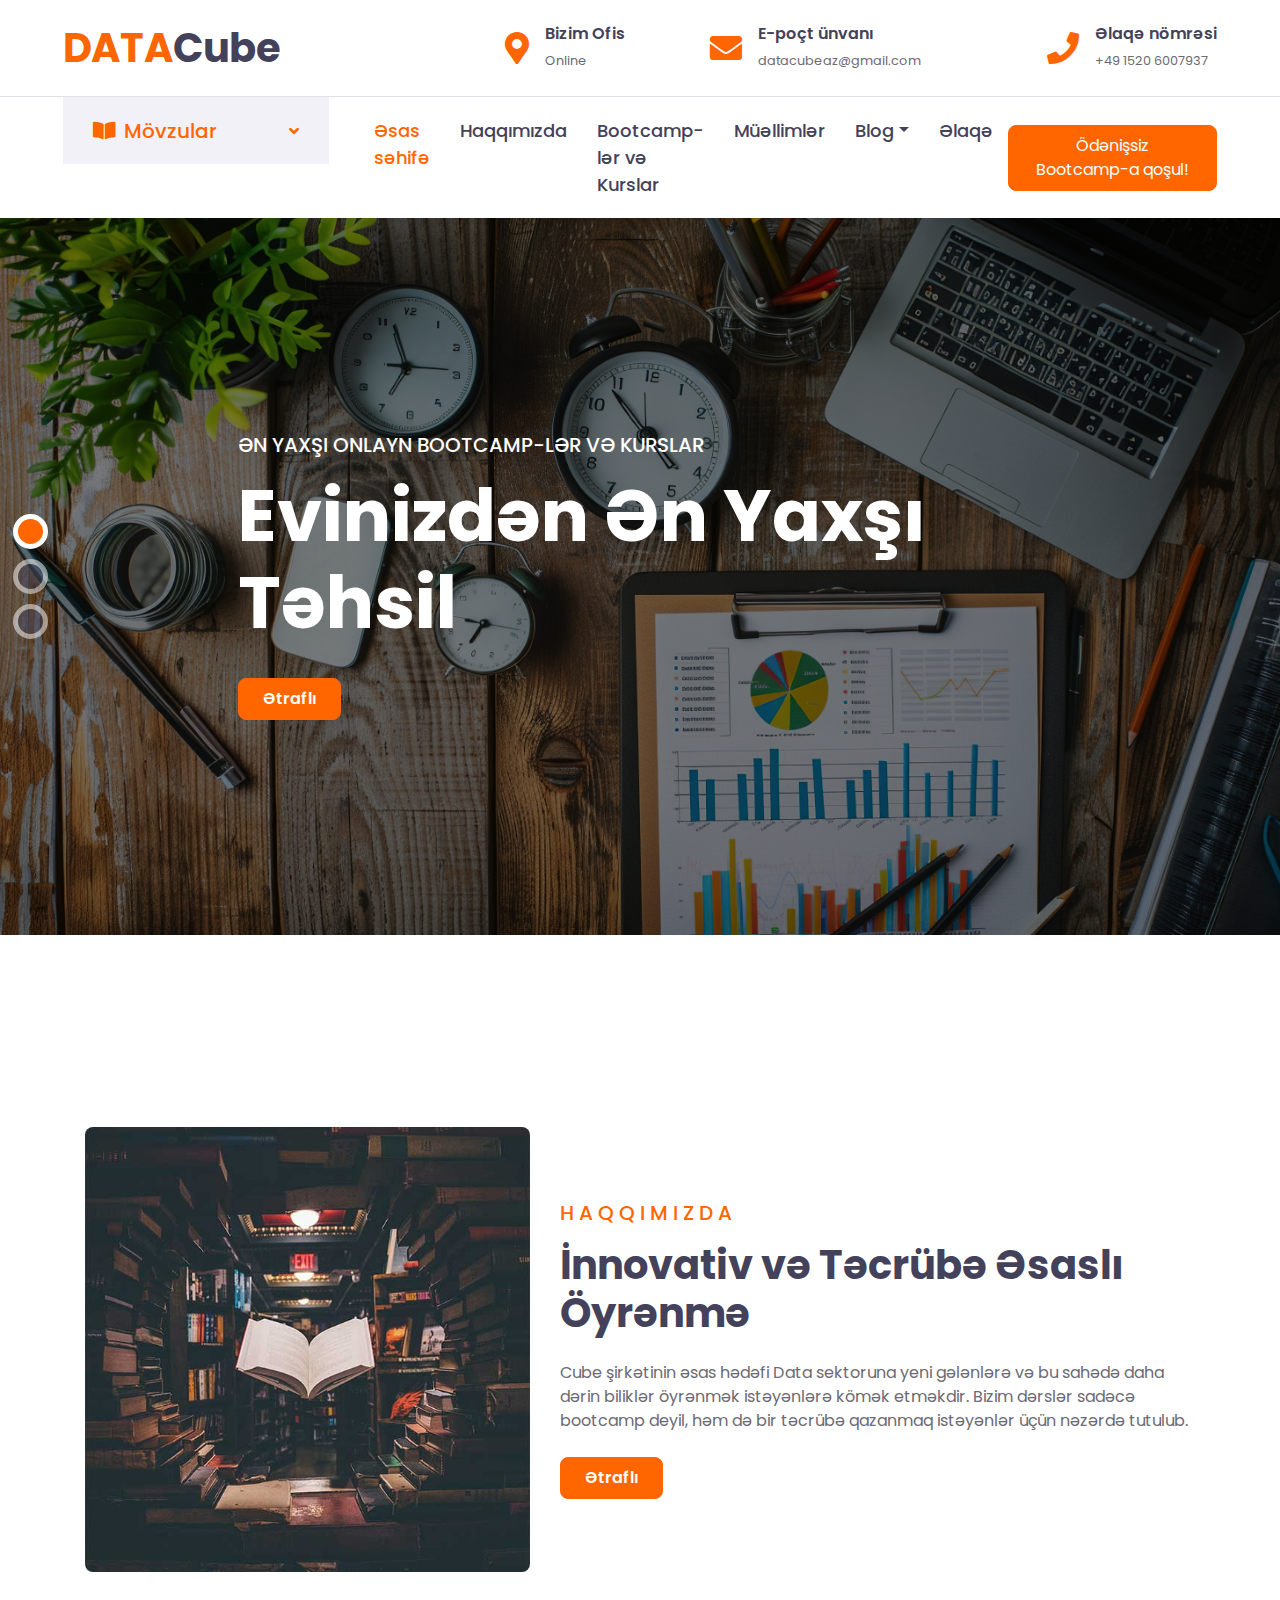
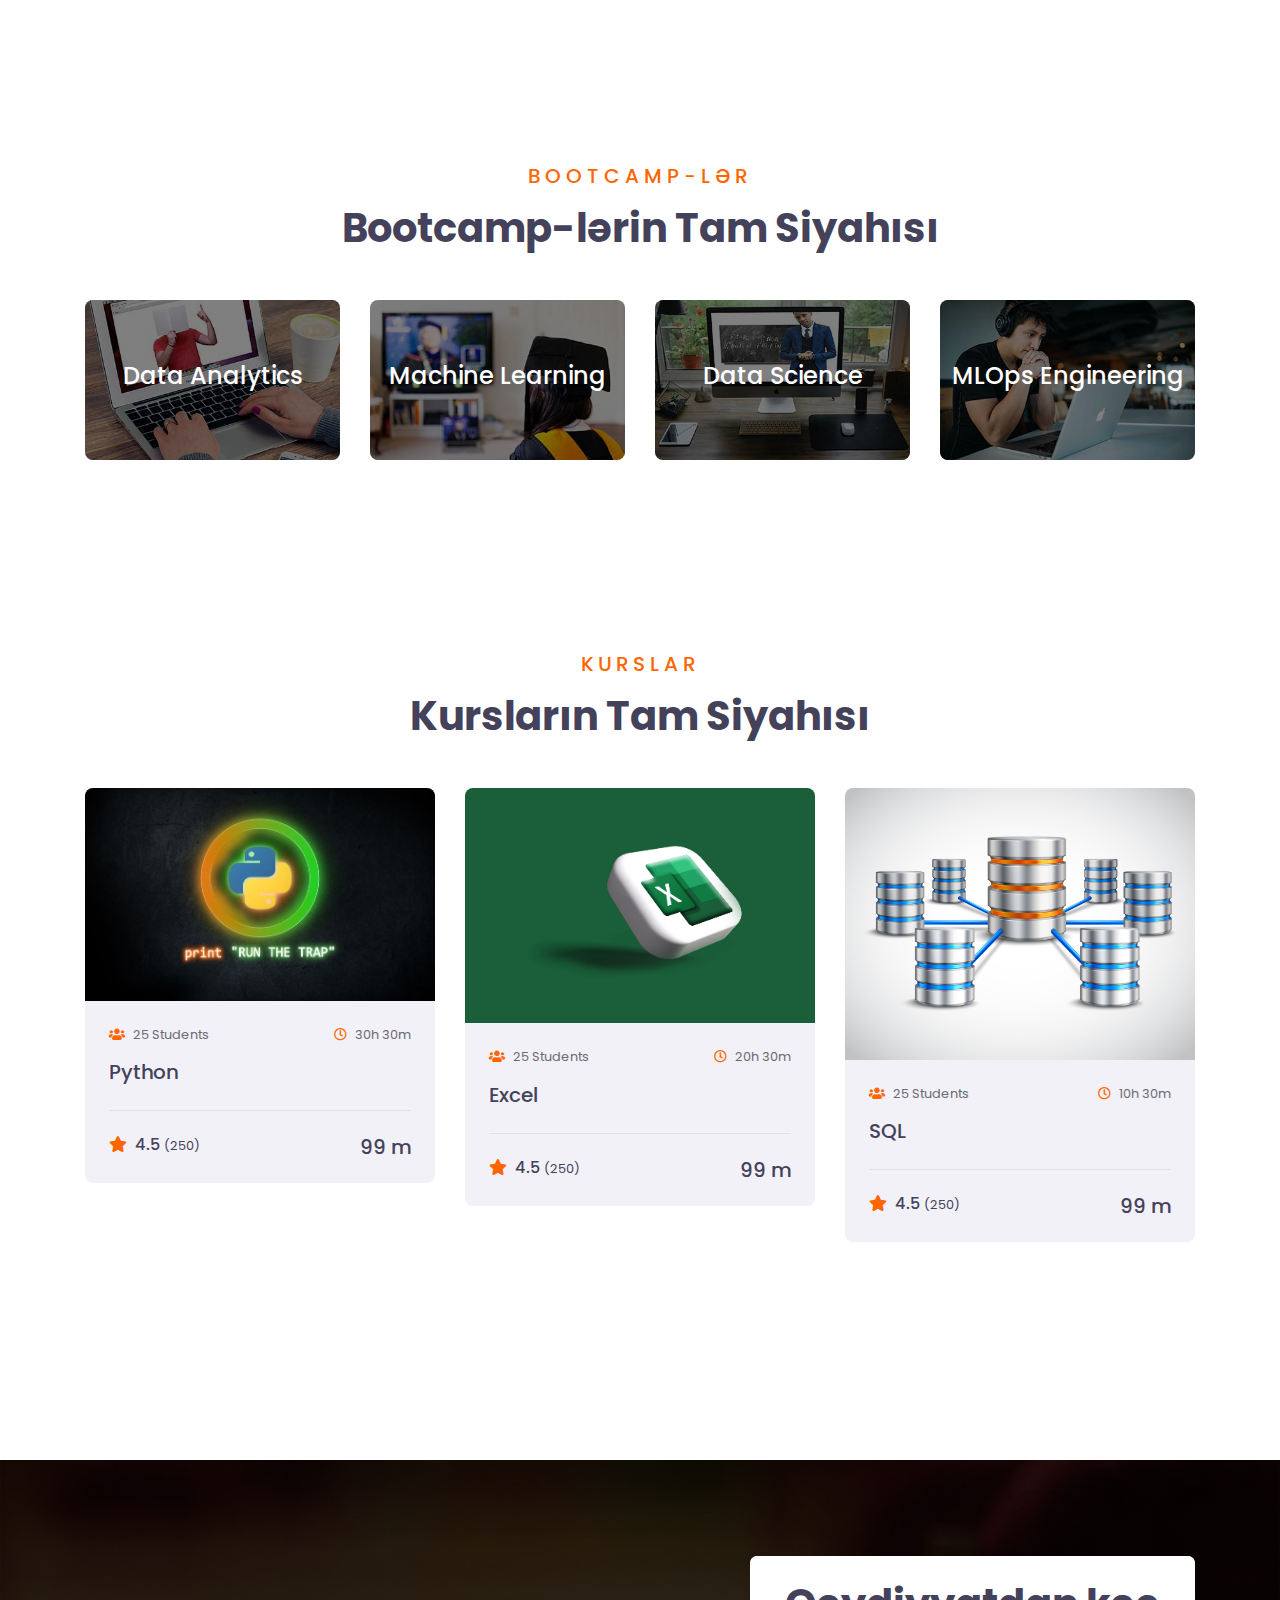
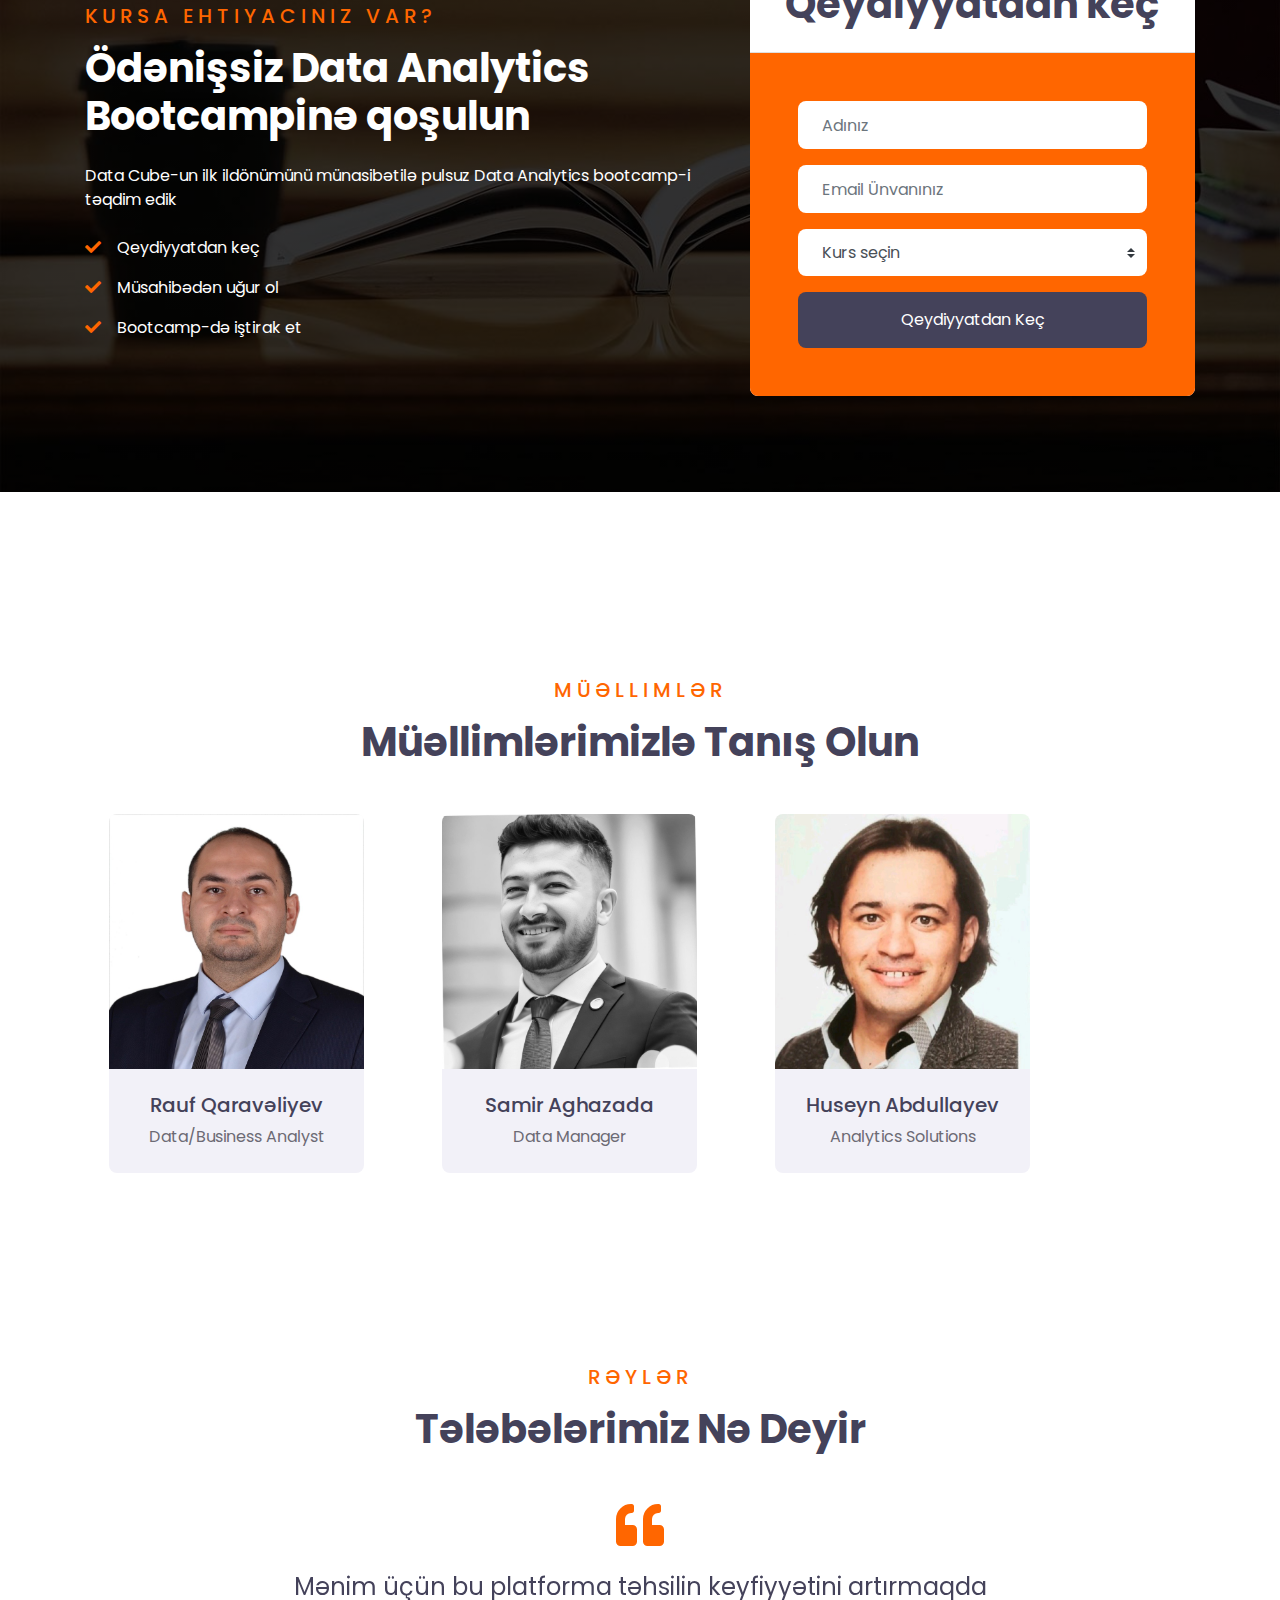
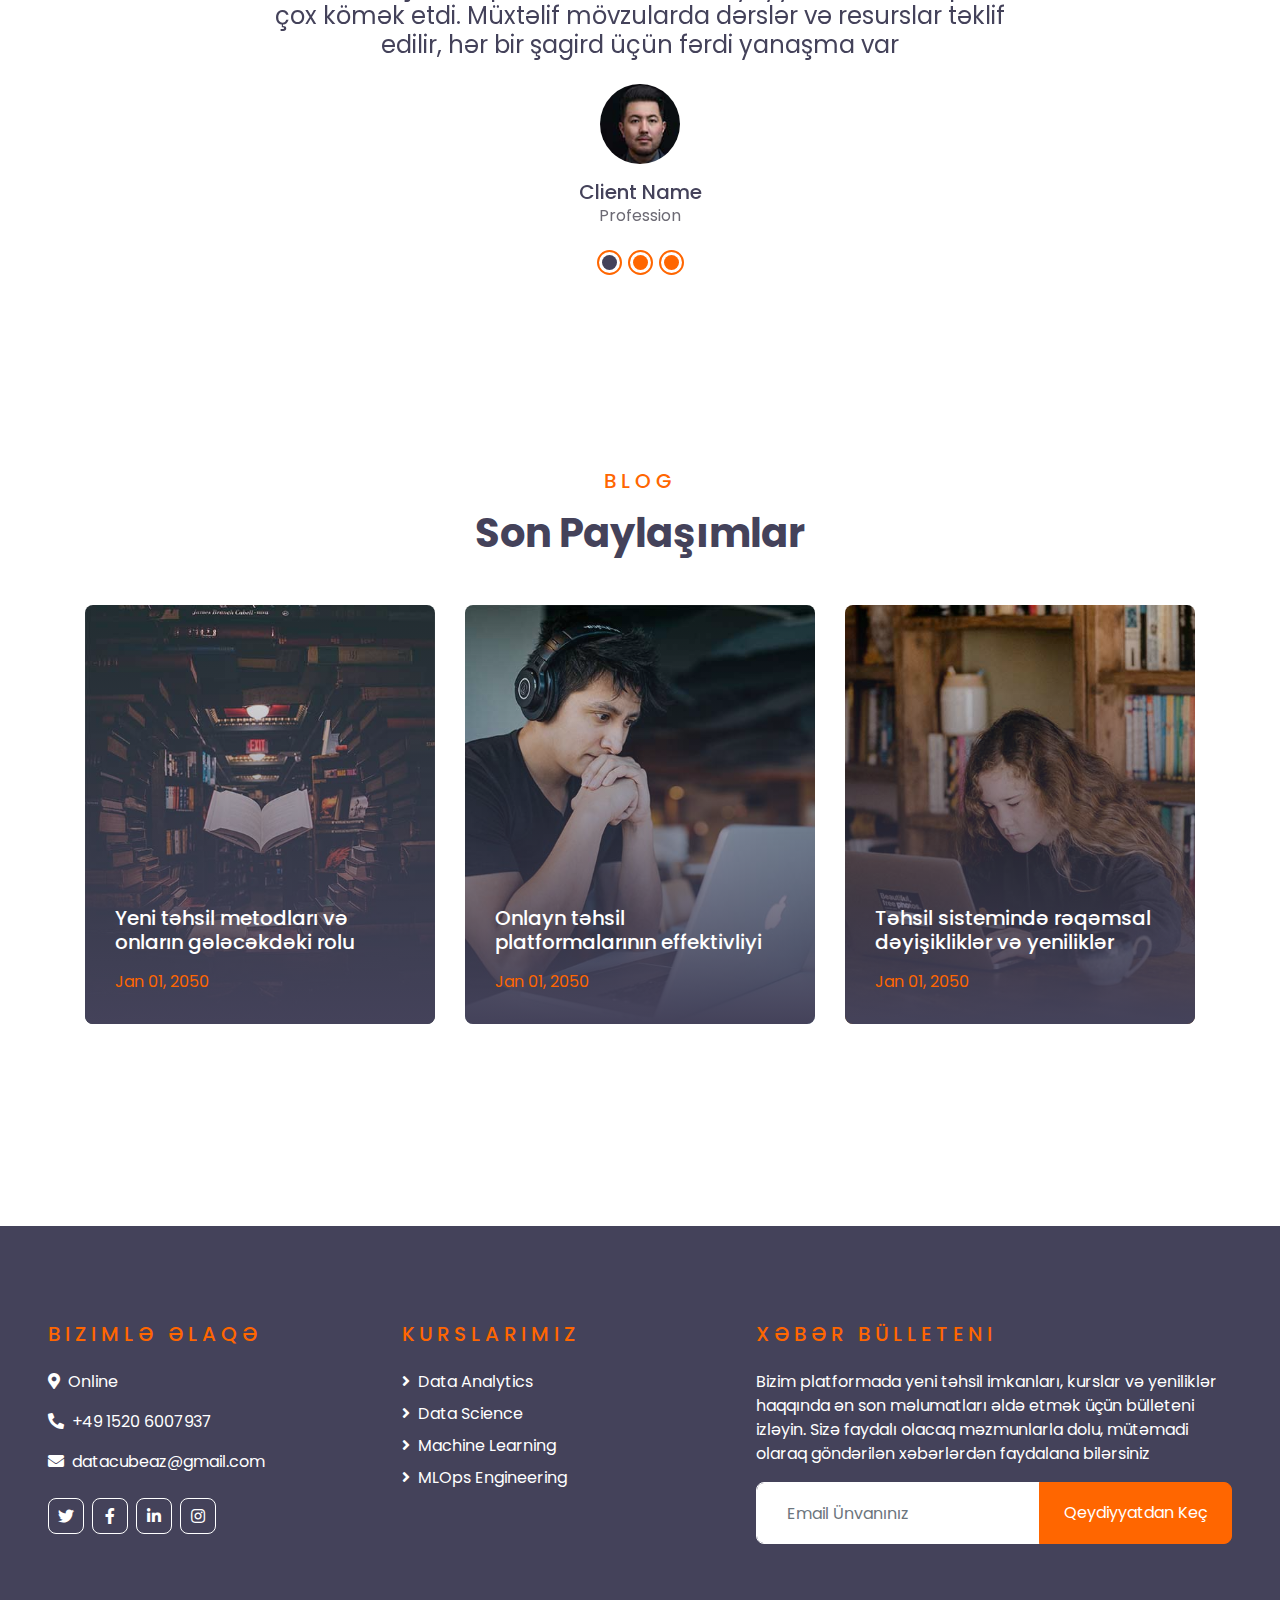
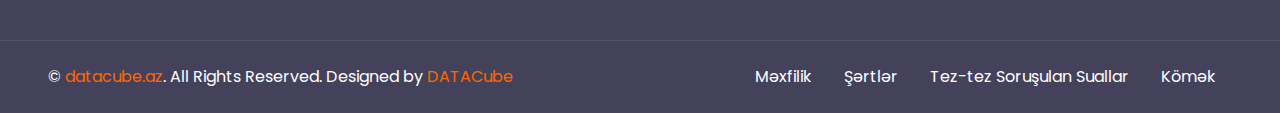
==== commit fbde3159: "Updated" ====
--- a/index.html
+++ b/index.html
@@ -133,7 +133,7 @@
             </ol>
             <div class="carousel-inner">
                 <div class="carousel-item active" style="min-height: 300px;">
-                    <img class="position-relative w-100" src="img/carousel-1.jpg" style="min-height: 300px; object-fit: cover;">
+                    <img class="position-relative w-100" src="img/carousel-1.png" style="min-height: 300px; object-fit: cover;">
                     <div class="carousel-caption d-flex align-items-center justify-content-center">
                         <div class="p-5" style="width: 100%; max-width: 900px;">
                             <h5 class="text-white text-uppercase mb-md-3">Ən Yaxşı Onlayn Bootcamp-lər və Kurslar</h5>
@@ -143,7 +143,7 @@
                     </div>
                 </div>
                 <div class="carousel-item" style="min-height: 300px;">
-                    <img class="position-relative w-100" src="img/carousel-2.jpg" style="min-height: 300px; object-fit: cover;">
+                    <img class="position-relative w-100" src="img/carousel-2.png" style="min-height: 300px; object-fit: cover;">
                     <div class="carousel-caption d-flex align-items-center justify-content-center">
                         <div class="p-5" style="width: 100%; max-width: 900px;">
                             <h5 class="text-white text-uppercase mb-md-3">Ən Yaxşı Onlayn Bootcamp-lər və Kurslar</h5>
@@ -153,7 +153,7 @@
                     </div>
                 </div>
                 <div class="carousel-item" style="min-height: 300px;">
-                    <img class="position-relative w-100" src="img/carousel-3.jpg" style="min-height: 300px; object-fit: cover;">
+                    <img class="position-relative w-100" src="img/carousel-3.png" style="min-height: 300px; object-fit: cover;">
                     <div class="carousel-caption d-flex align-items-center justify-content-center">
                         <div class="p-5" style="width: 100%; max-width: 900px;">
                             <h5 class="text-white text-uppercase mb-md-3">Ən Yaxşı Onlayn Bootcamp-lər və Kurslar</h5>
--- a/css/style.css
+++ b/css/style.css
@@ -5,6 +5,12 @@
  * Copyright 2011-2020 Twitter, Inc.
  * Licensed under MIT (https://github.com/twbs/bootstrap/blob/main/LICENSE)
  */
+
+/* Set fixed height for course card images */
+
+
+
+
 :root {
   --blue: #007bff;
   --indigo: #6610f2;
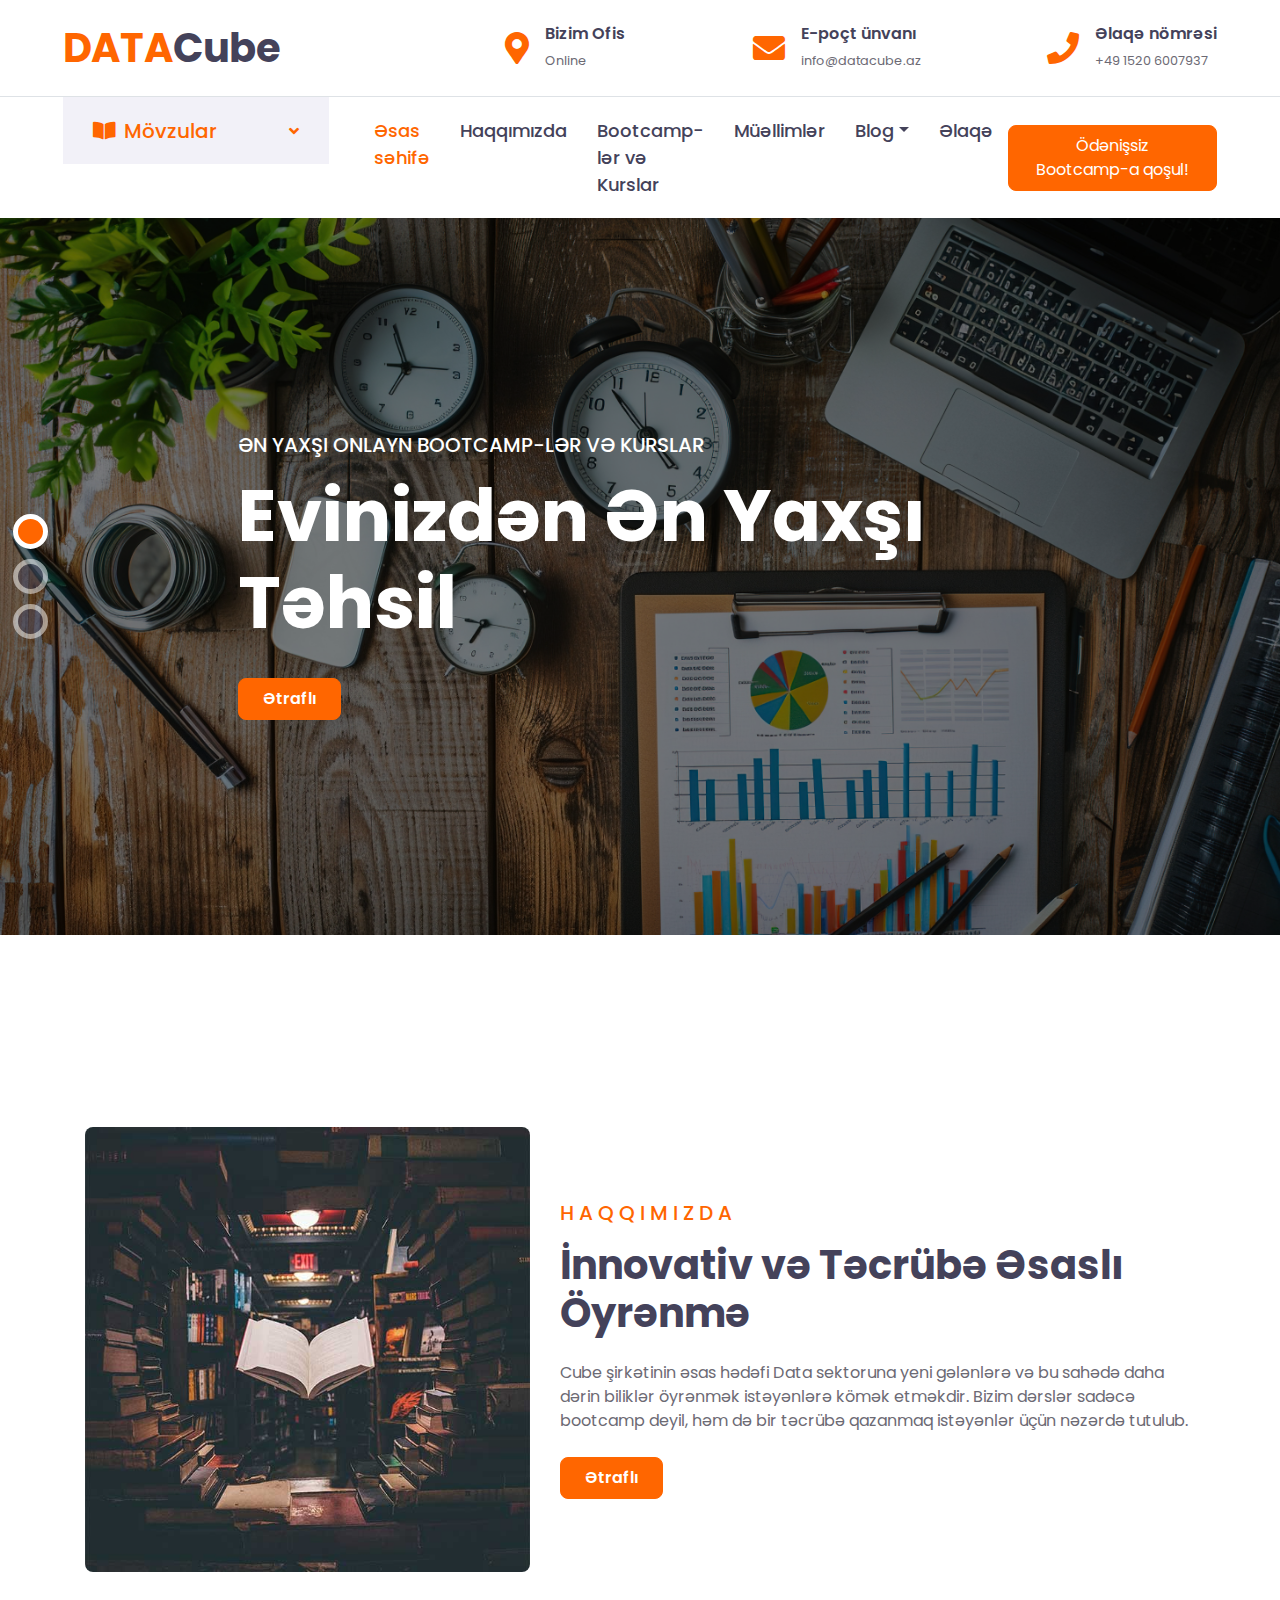
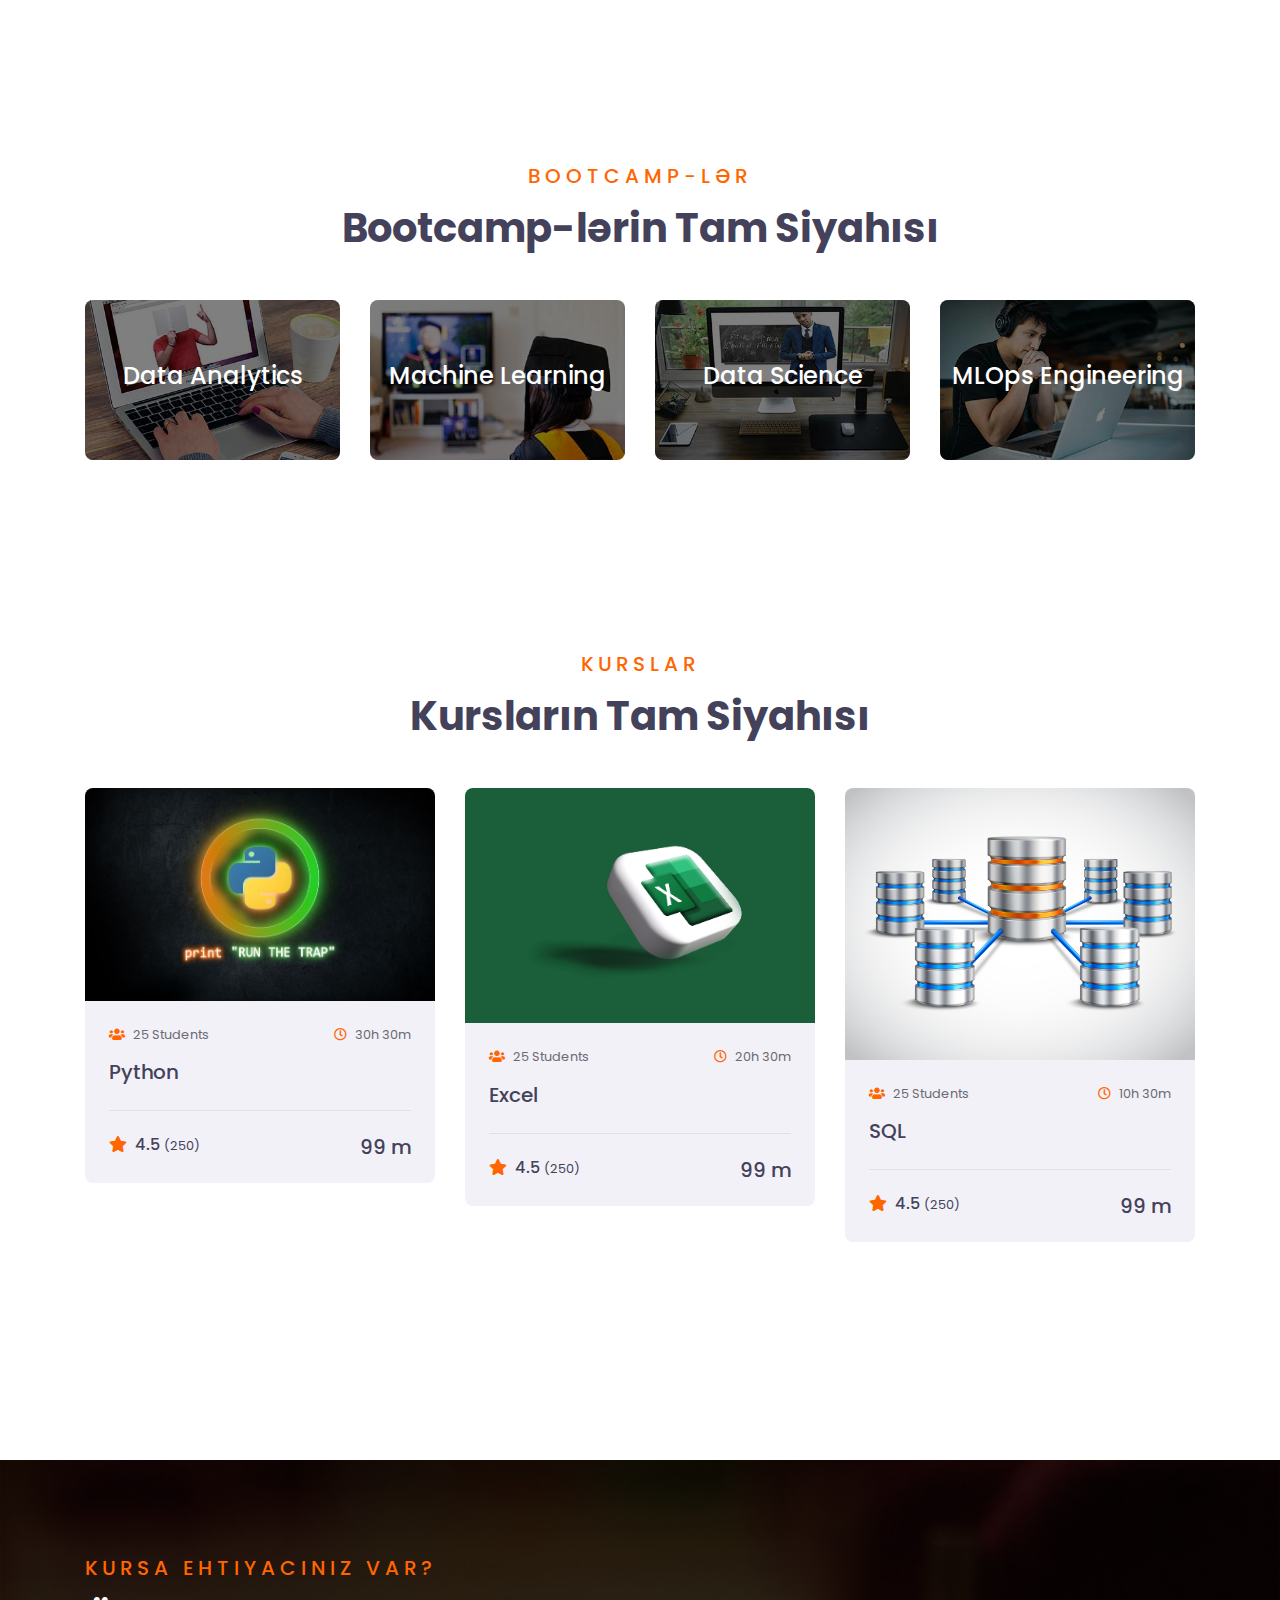
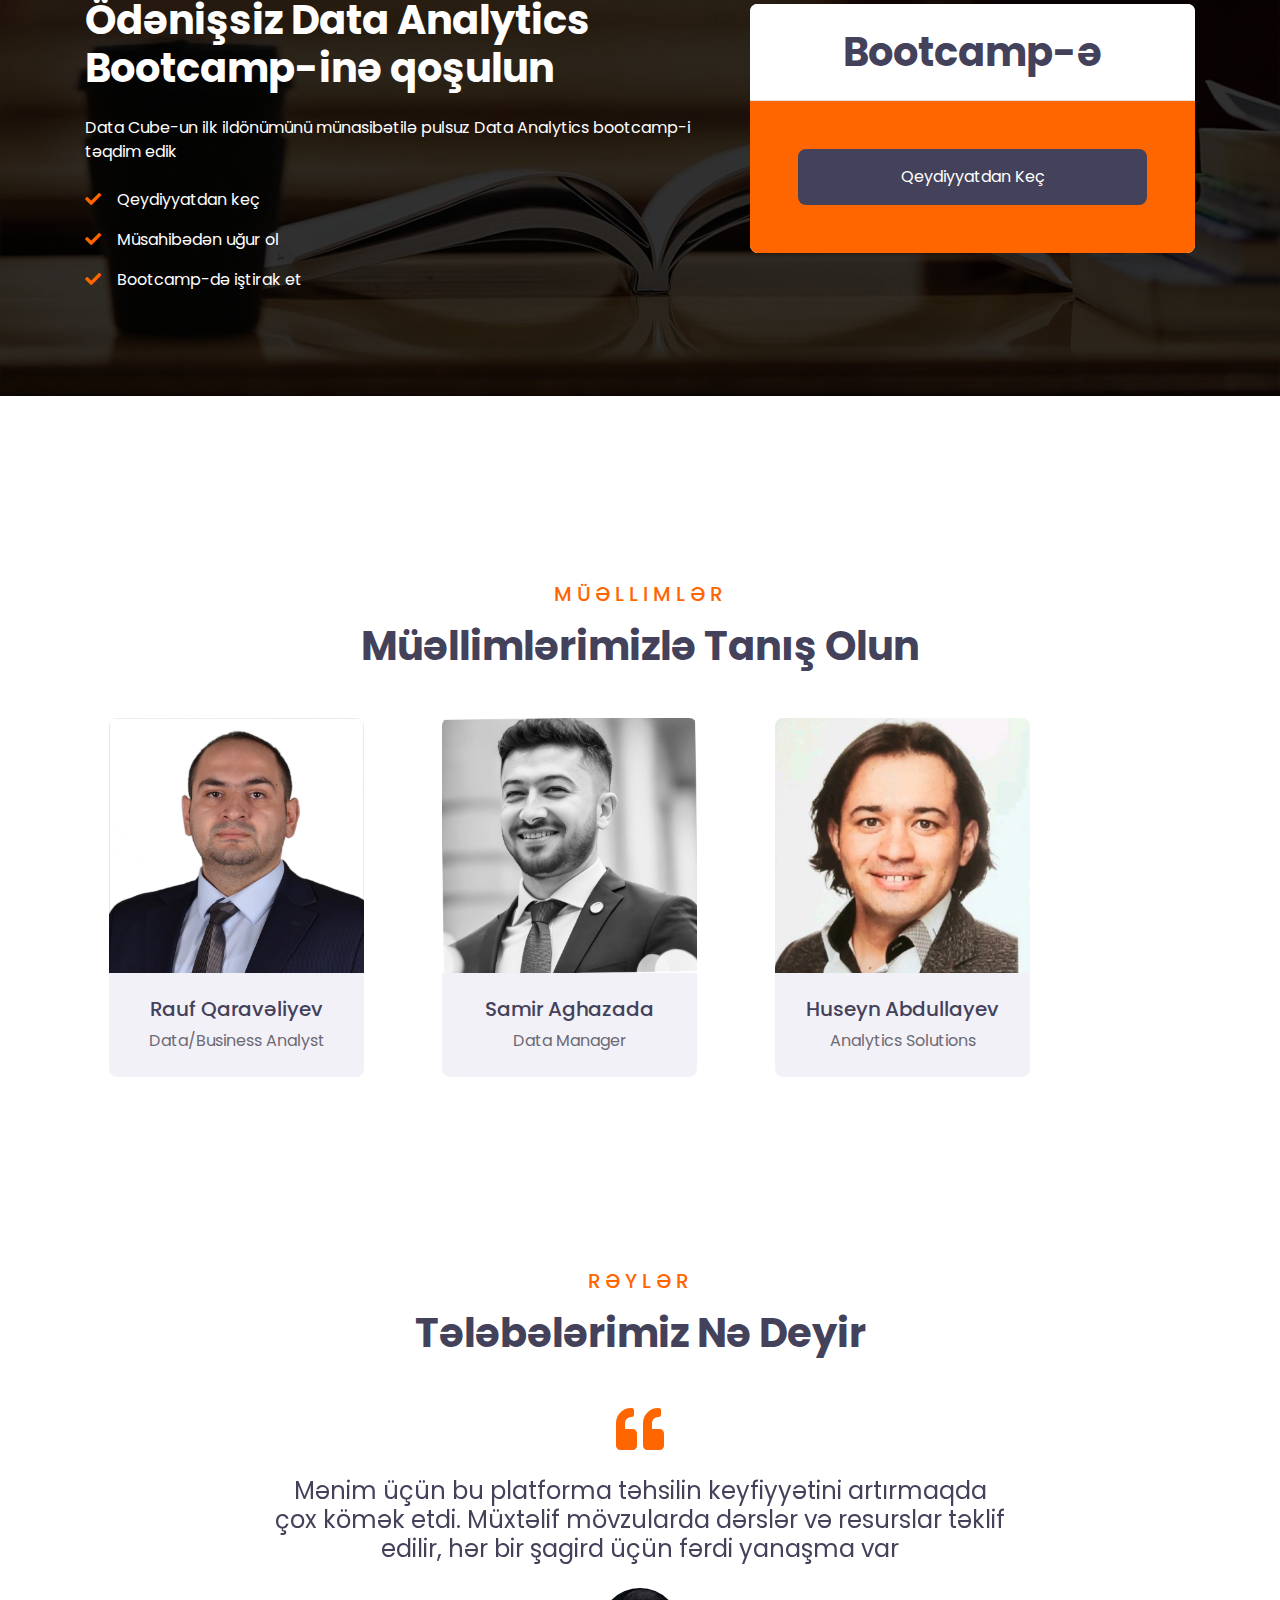
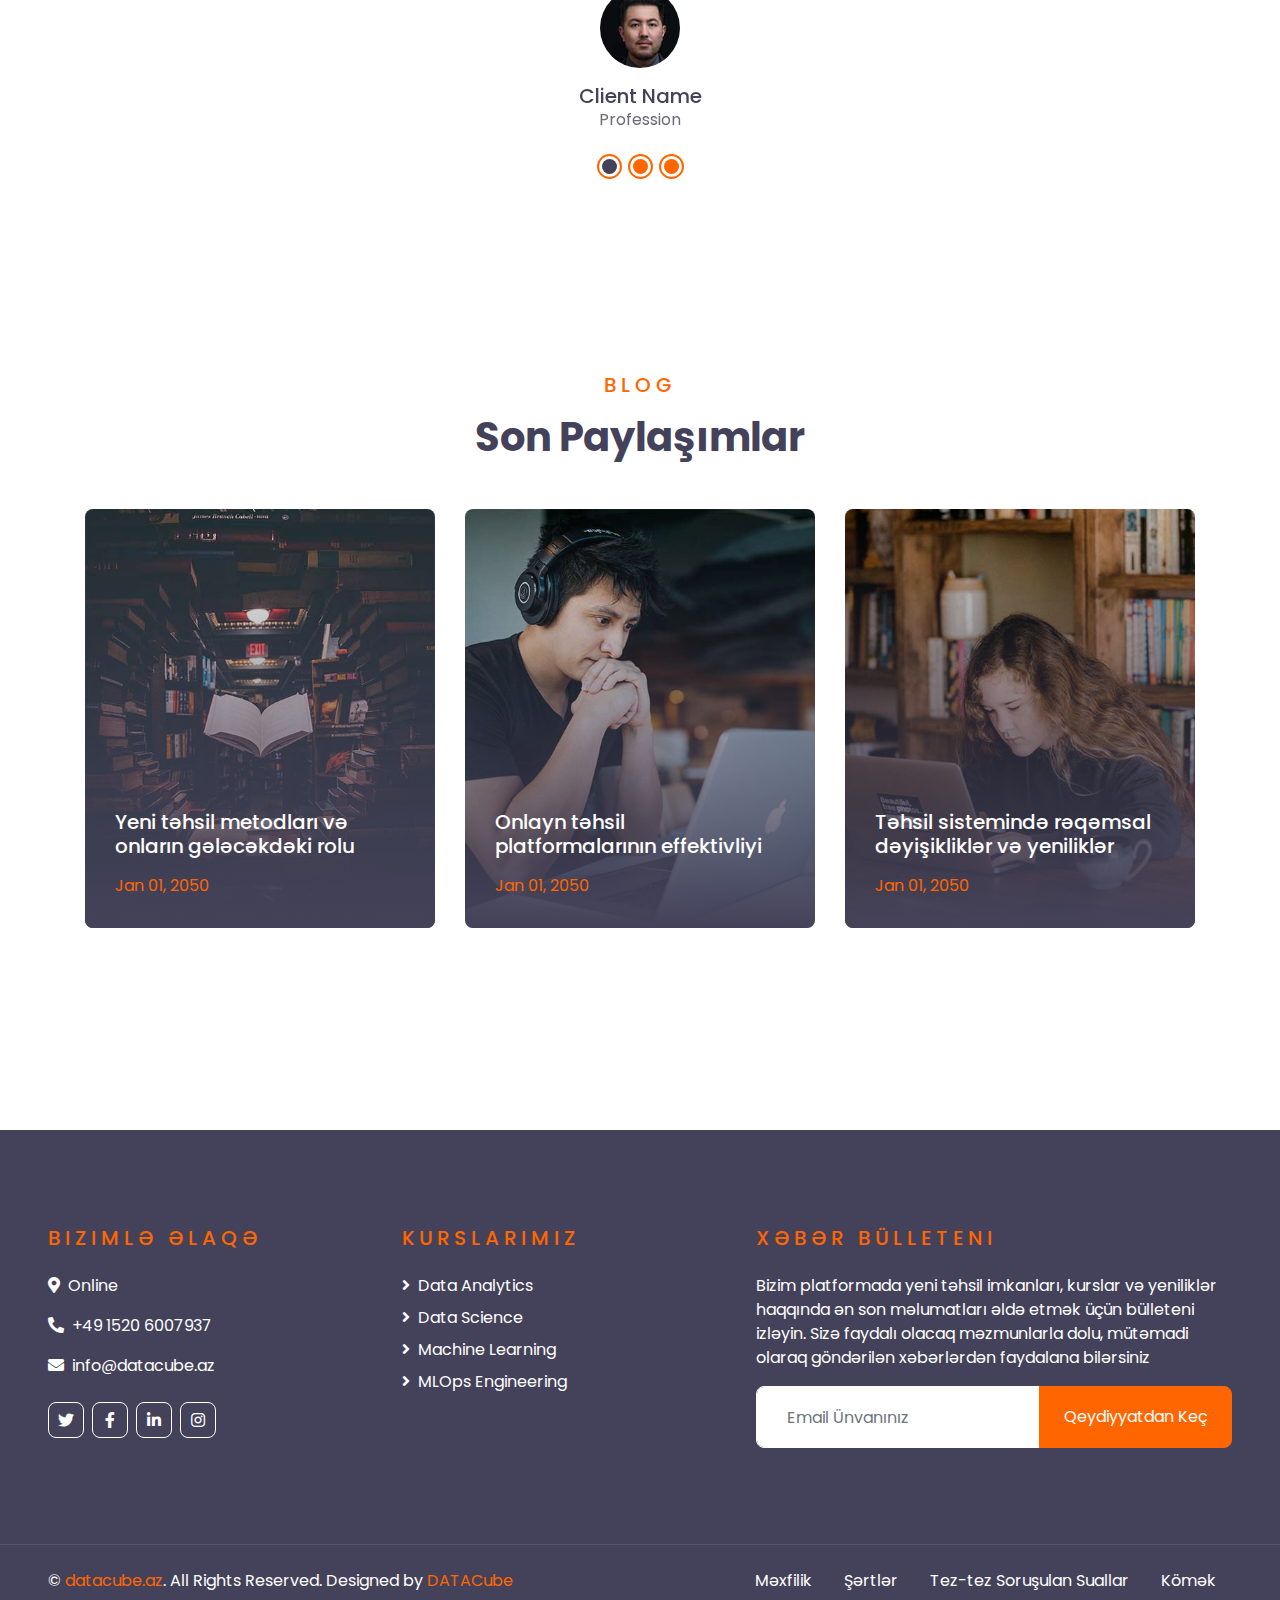
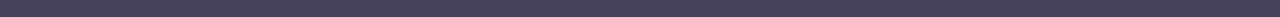
==== commit 3367e1bf: "Updated" ====
--- a/index.html
+++ b/index.html
@@ -48,7 +48,7 @@
                     <i class="fa fa-2x fa-envelope text-primary mr-3"></i>
                     <div class="text-left">
                         <h6 class="font-weight-semi-bold mb-1">E-poçt ünvanı</h6>
-                        <small>datacubeaz@gmail.com  </small>
+                        <small>	info@datacube.az </small>
                     </div>
                 </div>
             </div>
@@ -114,7 +114,8 @@
                             </div>
                             <a href="contact.html" class="nav-item nav-link">Əlaqə</a>
                         </div>
-                        <a class="btn btn-primary py-2 px-4 ml-auto d-none d-lg-block" href="">Ödənişsiz Bootcamp-a qoşul! </a>
+                        <a class="btn btn-primary py-2 px-4 ml-auto d-none d-lg-block" href="login.html">Ödənişsiz Bootcamp-a qoşul!</a>
+
                     </div>
                 </nav>
             </div>
@@ -351,7 +352,7 @@
                 <div class="col-lg-7 mb-5 mb-lg-0">
                     <div class="mb-4">
                         <h5 class="text-primary text-uppercase mb-3" style="letter-spacing: 5px;">Kursa Ehtiyacınız Var?</h5>
-                        <h1 class="text-white">Ödənişsiz Data Analytics Bootcampinə qoşulun</h1>
+                        <h1 class="text-white">Ödənişsiz Data Analytics Bootcamp-inə qoşulun</h1>
                     </div>
                     <p class="text-white">Data Cube-un ilk ildönümünü  münasibətilə  pulsuz Data Analytics bootcamp-i təqdim edik </p>
 
@@ -364,26 +365,30 @@
                 <div class="col-lg-5">
                     <div class="card border-0">
                         <div class="card-header bg-light text-center p-4">
-                            <h1 class="m-0">Qeydiyyatdan keç</h1>
+                            <h1 class="m-0">Bootcamp-ə</h1>
                         </div>
                         <div class="card-body rounded-bottom bg-primary p-5">
                             <form>
-                                <div class="form-group">
+                                <!-- <div class="form-group">
                                     <input type="text" class="form-control border-0 p-4" placeholder="Adınız" required="required" />
                                 </div>
                                 <div class="form-group">
                                     <input type="email" class="form-control border-0 p-4" placeholder="Email Ünvanınız" required="required" />
-                                </div>
-                                <div class="form-group">
+                                </div> -->
+                                <!-- <div class="form-group">
                                     <select class="custom-select border-0 px-4" style="height: 47px;">
                                         <option selected>Kurs seçin</option>
                                         <option value="1">Data Analytics Online Bootcamp</option>
                                         <option value="2">Data Science Online Bootcamp </option>
                                         <option value="3">MLOps Online Bootcamp </option>
                                     </select>
-                                </div>
+                                </div> -->
                                 <div>
-                                    <button class="btn btn-dark btn-block border-0 py-3" type="submit">Qeydiyyatdan Keç</button>
+                                    <!-- <button class="btn btn-dark btn-block border-0 py-3" type="submit">Qeydiyyatdan Keç</button> -->
+
+                                    <a href="https://forms.gle/tiadc1wPmgg7SdyL8" target="_blank">
+                                        <button class="btn btn-dark btn-block border-0 py-3" type="button">Qeydiyyatdan Keç</button>
+                                    </a>
                                 </div>
                             </form>
                         </div>
@@ -572,7 +577,7 @@
                         <h5 class="text-primary text-uppercase mb-4" style="letter-spacing: 5px;">Bizimlə Əlaqə</h5>
                         <p><i class="fa fa-map-marker-alt mr-2"></i>Online</p>
                         <p><i class="fa fa-phone-alt mr-2"></i>+49 1520 6007937</p>
-                        <p><i class="fa fa-envelope mr-2"></i>datacubeaz@gmail.com </p>
+                        <p><i class="fa fa-envelope mr-2"></i>info@datacube.az</p>
                         <div class="d-flex justify-content-start mt-4">
                             <a class="btn btn-outline-light btn-square mr-2" href="#"><i class="fab fa-twitter"></i></a>
                             <a class="btn btn-outline-light btn-square mr-2" href="#"><i class="fab fa-facebook-f"></i></a>
